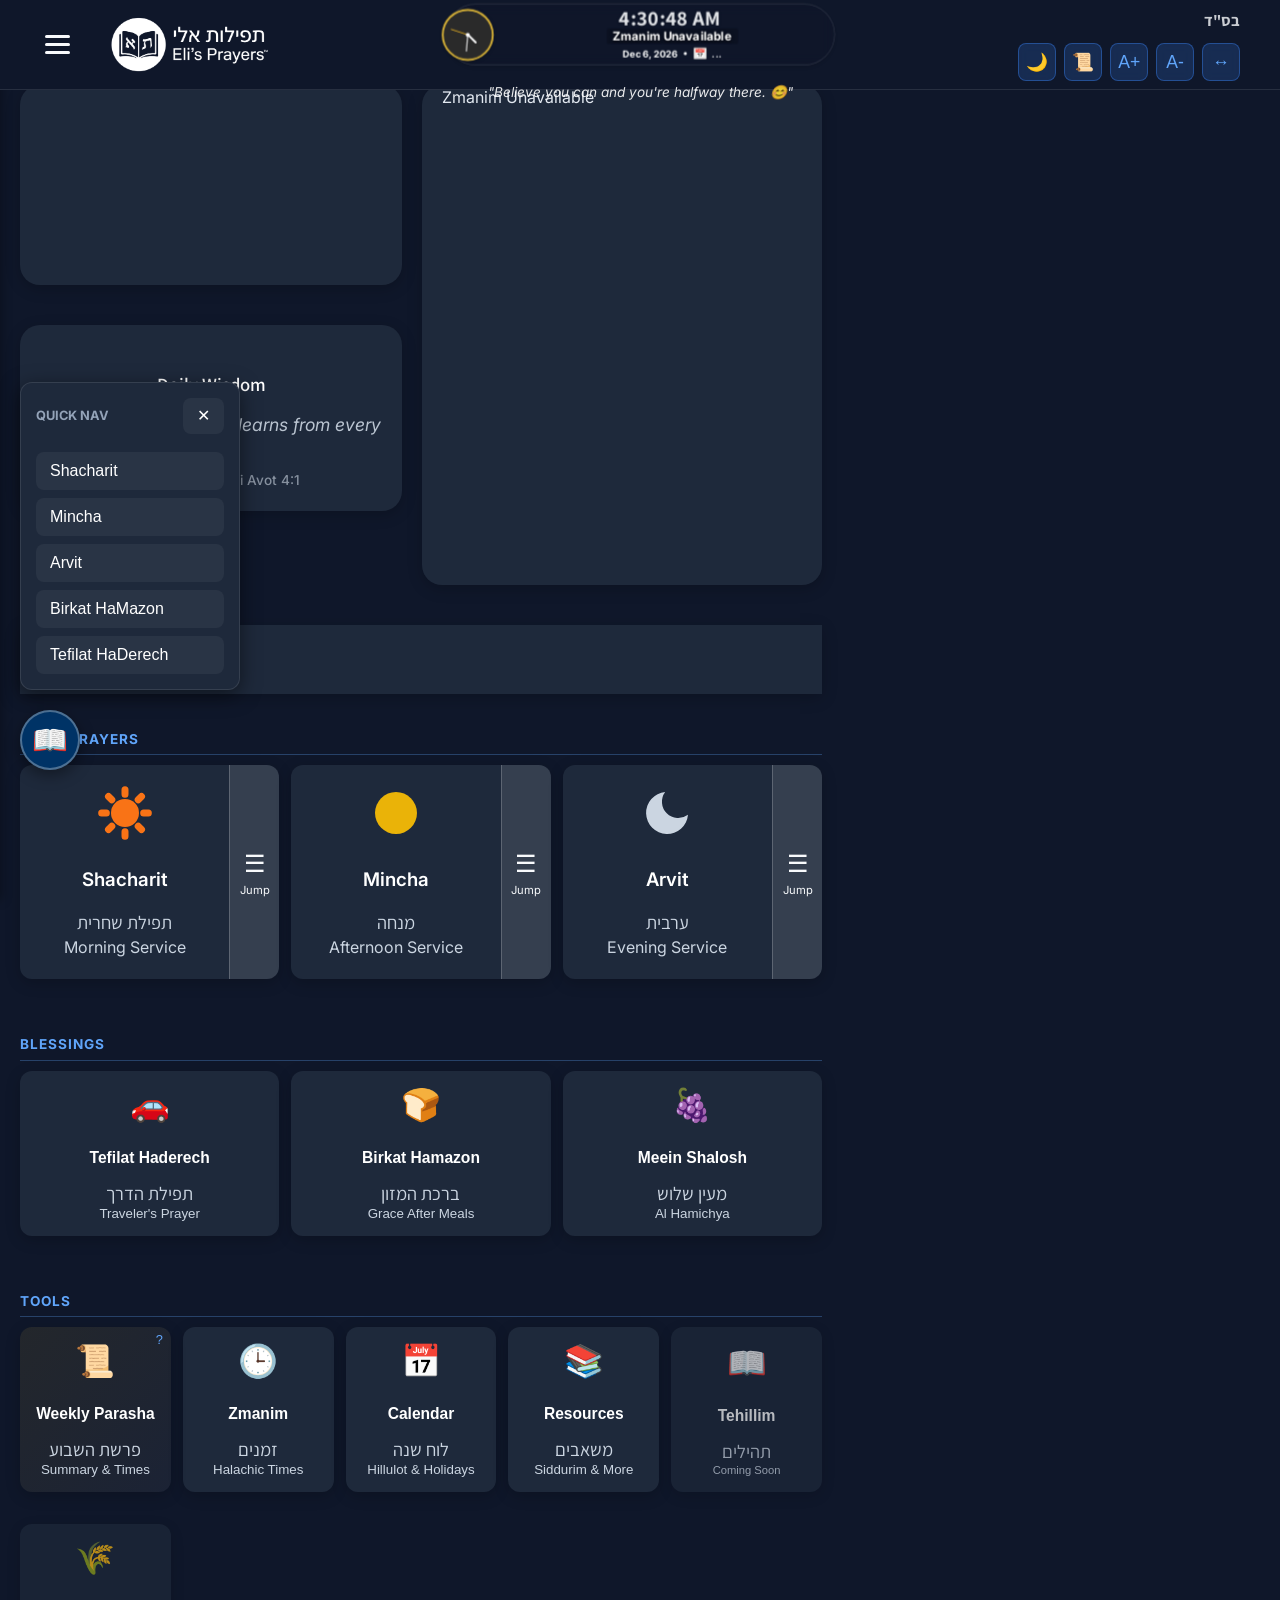
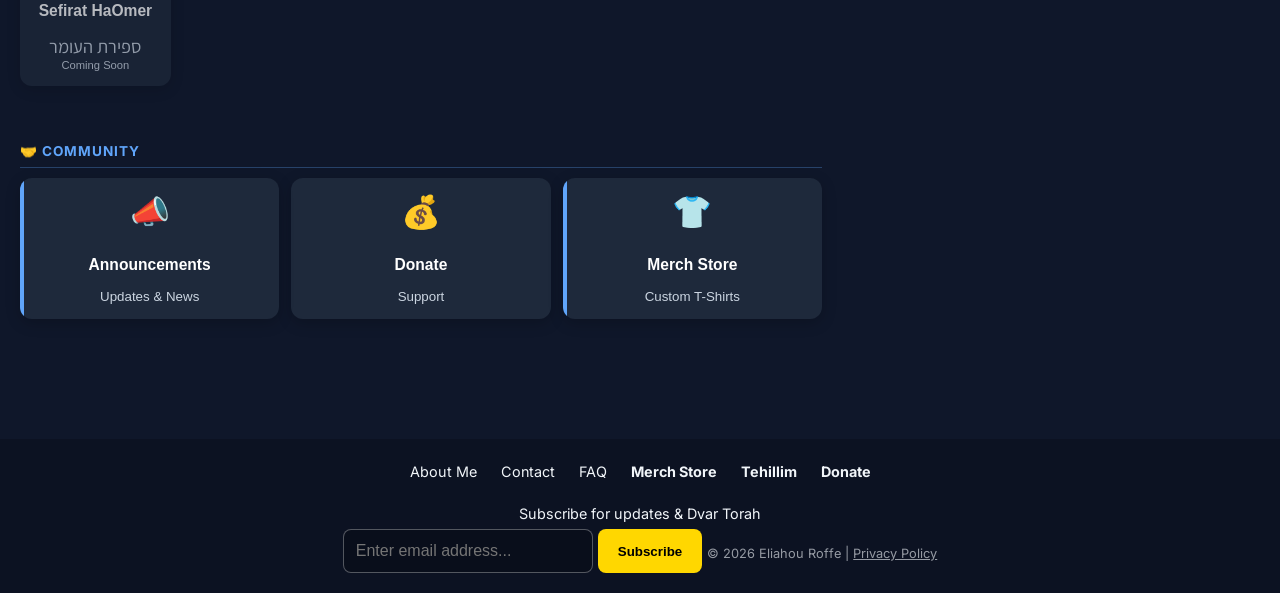
==== index.html @ 25db4041 "Add files via upload" ====
﻿<!DOCTYPE html>

<html lang="en">



<head>

    <meta charset="UTF-8">

    <meta name="viewport" content="width=device-width, initial-scale=1.0">

    <title>All in One Prayer App</title>

    <!-- Error Reporter -->

    <script>

        window.onerror = function (msg, url, line) {

            // Ignore cross-origin errors from weather widgets (Line 0)

            if (line === 0 || msg === 'Script error.') {

                return true; // Suppress the error

            }

            var div = document.createElement('div');

            div.style.cssText = 'position:fixed;top:0;left:0;right:0;background:red;color:white;z-index:99999;padding:10px;font-family:monospace;border-bottom:2px solid black;';

            div.innerText = '\u26A0\uFE0F ERROR: ' + msg + ' (Line ' + line + ')';

            document.body.appendChild(div);

        };

    </script>

    <link rel="stylesheet" href="css/styles_v2.css">

    <link rel="stylesheet" href="css/overhaul.css">

    <link rel="stylesheet" href="css/recovery.css">

    <link rel="stylesheet" href="css/restoration.css">

    <link rel="manifest" href="manifest.json">

    <script src="js/config.js"></script>

    <link
        href="https://fonts.googleapis.com/css2?family=Amiri:ital,wght@0,400;0,700;1,400&family=Assistant:wght@400;500;600;700&family=Inter:wght@400;500;600&family=Outfit:wght@300;400;500&display=swap"
        rel="stylesheet">

    <!-- Inline Critical CSS -->

    <style>
        /* Force visibility defaults - Dark Mode */

        body {

            background-color: #0f172a;

            color: #f8fafc;

        }



        .hidden {

            display: none !important;

        }
    </style>

    <!-- FORCE FIX OVERRIDES (Phase 23 - GAP FIX) -->
    <style>
        /* GAP FIX: Proper spacing for fixed header */
        #main-container,
        .content-area {
            margin-top: 95px !important;
            /* Just enough to clear the 90px header */
            padding-top: 0 !important;
            /* NO extra padding */
            padding-bottom: 80px !important;
        }

        .view,
        .home-container,
        .container {
            padding-top: 0 !important;
            /* NO extra padding inside views */
            margin-top: 0 !important;
        }

        header.navbar {
            height: 90px !important;
            /* Slightly increased header */
            display: flex !important;
            align-items: center !important;
            z-index: 9999 !important;
            overflow: visible !important;
            position: fixed !important;
            top: 0 !important;
            left: 0 !important;
            right: 0 !important;
        }

        /* CLOCK: Smaller scale to fit in header without overflow */
        .clock-wrapper {
            transform: scale(0.7) !important;
            transform-origin: center center !important;
            margin: 0 !important;
            padding: 8px 15px !important;
            max-width: 200px !important;
        }

        /* FONT SIZE: ONLY affects actual prayer text paragraphs - NOT titles, options, or instructions */
        #prayer-text .prayer-paragraph,
        #prayer-view .prayer-paragraph,
        #birkat-view .prayer-paragraph,
        #meein-view .prayer-paragraph,
        #haderech-view .prayer-paragraph,
        .prayer-content .prayer-paragraph {
            font-size: var(--prayer-font-size, 1.4rem) !important;
            line-height: 1.5 !important;
        }

        /* Optional prayers and instructions should ALSO scale with font size */
        .optional-prayer p,
        .optional-prayer .hebrew-text,
        .prayer-instruction p {
            font-size: var(--prayer-font-size, 1.4rem) !important;
        }

        /* Titles and headers: FIXED SIZE - do NOT scale */
        .prayer-main-title,
        .prayer-header,
        .prayer-subtitle,
        h2.prayer-main-title,
        h3.prayer-header,
        h4.prayer-subtitle {
            font-size: 1.1rem !important;
            /* Fixed size */
        }

        .bracha-start {
            font-weight: 800 !important;
            font-size: 1.1em !important;
        }

        /* BOOK ICON: Raised higher - 120px from bottom */
        #prayer-fab-container {
            bottom: 120px !important;
            left: 20px !important;
            z-index: 10000 !important;
        }

        /* PARCHMENT MODE: CSS gradient (no image dependency) */
        body.parchment-active #prayer-view .prayer-content-wrapper,
        body.parchment-active #birkat-view .glass-card,
        body.parchment-active #meein-view .glass-card,
        body.parchment-active #haderech-view .glass-card {
            background: linear-gradient(to bottom, #f4ead5 0%, #e8dcc0 50%, #f4ead5 100%) !important;
            background-color: #f4ead5 !important;
            border: 2px double #c4a775 !important;
        }

        body.parchment-active #prayer-text,
        body.parchment-active .prayer-paragraph {
            color: #3d2c1e !important;
        }

        /* Parchment mode should NOT change header, sidebar, home cards */
        body.parchment-active header.navbar,
        body.parchment-active .sidebar,
        body.parchment-active #home-view,
        body.parchment-active .grid-menu .card {
            background-image: none !important;
            background: inherit !important;
        }

        /* IN-PRAYER SECTION NAV BUTTON (floating) */
        #section-nav-fab {
            position: fixed;
            bottom: 140px;
            left: 25px;
            width: 50px;
            height: 50px;
            border-radius: 50%;
            background: var(--gold, #fbbf24);
            color: black;
            border: none;
            font-size: 1.5rem;
            cursor: pointer;
            z-index: 10001;
            box-shadow: 0 4px 15px rgba(0, 0, 0, 0.3);
            display: none;
            /* Hidden by default, shown in prayer view */
        }

        #section-nav-fab:hover {
            transform: scale(1.1);
        }

        /* Show in prayer views */
        #prayer-view:not(.hidden)~#section-nav-fab,
        body:has(#prayer-view:not(.hidden)) #section-nav-fab {
            display: flex !important;
            align-items: center;
            justify-content: center;
        }

        /* CARD SPLIT ACTION STYLES */
        .card.prayer-card {
            display: flex !important;
            flex-direction: row !important;
            align-items: stretch !important;
            padding: 0 !important;
            overflow: hidden;
        }

        .card-content {
            flex: 1;
            padding: 20px;
            cursor: pointer;
            display: flex;
            flex-direction: column;
            align-items: center;
            justify-content: center;
        }

        .card-action-side {
            width: 50px;
            background: rgba(255, 255, 255, 0.1);
            border-left: 1px solid rgba(255, 255, 255, 0.2);
            display: flex;
            flex-direction: column;
            align-items: center;
            justify-content: center;
            cursor: pointer;
            transition: background 0.2s;
        }

        .card-action-side:hover {
            background: var(--gold);
            color: black;
        }

        /* TOC Modal Styles */
        div#toc-modal {
            position: fixed;
            top: 0;
            left: 0;
            width: 100%;
            height: 100%;
            background: rgba(0, 0, 0, 0.85);
            z-index: 100000;
            display: flex;
            justify-content: center;
            align-items: center;
            backdrop-filter: blur(5px);
        }

        .modal-list {
            background: #1e293b;
            padding: 20px;
            border-radius: 12px;
            width: 300px;
            max-height: 80vh;
            overflow-y: auto;
            border: 2px solid var(--gold);
            display: flex;
            flex-direction: column;
            gap: 10px;
            box-shadow: 0 10px 40px rgba(0, 0, 0, 0.7);
        }

        .modal-list button {
            background: rgba(255, 255, 255, 0.1);
            border: 1px solid rgba(255, 255, 255, 0.2);
            color: white;
            padding: 12px;
            border-radius: 8px;
            text-align: center;
            cursor: pointer;
            font-size: 1.1rem;
            transition: all 0.2s;
        }

        .modal-list button:hover {
            background: var(--gold);
            color: black;
            transform: scale(1.02);
            font-weight: bold;
        }
    </style>

</head>



<body>

    <!-- Sidebar Overlay -->

    <div class="sidebar-overlay" id="sidebar-overlay" onclick="window.closeSidebar()"></div>



    <!-- Sidebar Menu -->
    <nav class="sidebar" id="sidebar">
        <h3 style="color: white; margin-bottom: 20px;">Menu</h3>
        <div class="sidebar-nav">
            <a href="#" onclick="window.goHome(); window.closeSidebar();">Home</a>
            <a href="#" onclick="window.setupView('shacharit'); window.closeSidebar();">Shacharit</a>
            <a href="#" onclick="window.setupView('mincha'); window.closeSidebar();">Mincha</a>
            <a href="#" onclick="window.setupView('arvit'); window.closeSidebar();">Arvit</a>
            <a href="#" onclick="window.setupView('birkat'); window.closeSidebar();">Birkat HaMazon</a>
            <a href="#" onclick="window.setupView('meein'); window.closeSidebar();">Al Hamichya</a>
            <a href="#" onclick="window.setupView('haderech'); window.closeSidebar();">Tefilat HaDerech</a>
            <a href="#" onclick="window.setupView('tehillim'); window.closeSidebar();">Tehillim</a>
            <a href="#" onclick="window.setupView('parasha'); window.closeSidebar();">Parasha</a>
        </div>
    </nav>



    <div id="app">

        <header class="navbar glass">

            <div class="header-left">

                <!-- Hamburger Menu Left of Logo -->
                <div class="hamburger-menu" onclick="window.toggleSidebar()">
                    <span></span>
                    <span></span>
                    <span></span>
                </div>

                <button id="back-btn" class="hidden" aria-label="Go Back" onclick="window.goHome()">
                    <svg xmlns="http://www.w3.org/2000/svg" width="32" height="32" viewBox="0 0 24 24" fill="none"
                        stroke="currentColor" stroke-width="3" stroke-linecap="round" stroke-linejoin="round">
                        <path d="m15 18-6-6 6-6" />
                    </svg>
                </button>

                <div class="logo-wrapper" onclick="window.goHome()">
                    <img id="app-logo" src="img/logo-dark.png" alt="Eli's Prayers"
                        style="height: 90px !important; width: auto !important; max-height: none !important;">
                </div>

            </div>

            <div class="header-center">

                <h1 id="page-title" class="hidden">Eli's Prayers</h1>

                <div class="clock-wrapper">

                    <div id="analog-clock" class="clock-face">
                        <div class="hand hour-hand"></div>
                        <div class="hand minute-hand"></div>
                        <div class="hand second-hand"></div>
                        <div class="center-dot"></div>
                    </div>

                    <div class="clock-text"
                        style="display: flex; flex-direction: column; align-items: flex-start; justify-content: center; line-height: 1.1;">
                        <div class="time-row" style="display: flex; align-items: baseline; gap: 8px;">
                            <span id="header-time" class="time-display"
                                style="font-family: 'Assistant', sans-serif; color: #fbbf24; font-weight: 700; letter-spacing: 0.5px; text-shadow: 0 2px 4px rgba(0,0,0,0.3);">--:--:--</span>
                            <span id="bdi-avad-inline"
                                style="font-size: 0.75rem; color: rgba(255,255,255,0.6); white-space: nowrap;"></span>
                        </div>
                        <div class="countdown-row"
                            style="display: flex; align-items: center; gap: 8px; font-size: 0.8rem; color: white;">
                            <span id="zman-countdown" style="font-weight: 500;">Loading...</span>
                        </div>
                        <div class="date-row"
                            style="font-size: 0.8rem; color: rgba(255,255,255,0.8); display: flex; gap: 8px;">
                            <span id="header-date">...</span>
                            <span>•</span>
                            <button id="calendar-btn-clock" onclick="window.setupView('calendar')"
                                title="View Calendar">📅</button>
                            <span id="header-hebrew-date" class="hebrew-text">...</span>
                        </div>
                    </div>

                </div>
                <!-- Quote Moved Under Clock -->
                <span id="daily-quote">"Shiviti Hashem Lenegdi Tamid"</span>

            </div>

            <div class="header-right-group">

                <span class="bsd-text">&#1489;&#1505;"&#1491;</span>

                <div class="header-controls">

                    <!-- Search Moved to Prayer Nav -->

                    <button id="theme-btn" onclick="window.toggleTheme()" aria-label="Toggle Theme"
                        title="Dark/Light Mode">&#127769;</button>

                    <button id="parchment-btn" onclick="window.togglePrayerBg()" aria-label="Toggle Prayer Background"
                        title="Prayer Background">&#128220;</button>

                    <button id="font-plus" onclick="window.adjustPrayerFont(0.1)" aria-label="Increase Prayer Font"
                        title="Larger Text">A+</button>

                    <button id="font-minus" onclick="window.adjustPrayerFont(-0.1)" aria-label="Decrease Prayer Font"
                        title="Smaller Text">A-</button>

                    <button id="align-btn" onclick="window.toggleAlign()" aria-label="Toggle Alignment"
                        title="Align Text">&#8596;</button>

                </div>

            </div>

        </header>



        <main id="main-container" class="content-area" style="margin-top: 85px !important; padding-top: 0 !important;">

            <!-- Home -->

            <section id="home-view" class="view active" style="padding-top: 0 !important; margin-top: 0 !important;">

                <div class="home-container" style="margin-top: 0 !important;">

                    <!-- Left Column: Menu -->

                    <div class="home-left">

                        <!-- Centered Welcome -->

                        <div class="welcome-banner text-center" style="margin-bottom: 10px;">

                            <h1 id="welcome-msg" style="font-size: 1.4rem; color: #60a5fa;">

                                Welcome to My All-in-One Prayer App</h1>

                            <p style="font-size: 0.85rem; opacity: 0.85; margin-top: 3px;">Your complete Edot HaMizrach

                                Siddur</p>

                        </div>



                        <!-- TOP WIDGET ROW: Weather + Wisdom | Zmanim -->

                        <div class="widget-row"
                            style="display: flex; justify-content: space-between; align-items: flex-start; gap: 20px; margin-bottom: 20px; flex-wrap: wrap;">


                            <!-- Left Side: Weather + Daily Wisdom -->
                            <div style="flex: 1; min-width: 350px; display: flex; flex-direction: column; gap: 20px;">

                                <!-- WEATHER WIDGET (Fouita) -->
                                <div class="weather-section glass-card"
                                    style="padding: 15px; border-radius: 20px; overflow: hidden; min-height: 200px;">
                                    <div data-key="Horizontal Weather" class="ft" id="ftuhkgl9ak"></div>
                                    <script src="https://wdg.fouita.com/widgets/0x3ab568.js"></script>
                                </div>

                                <!-- DAILY WISDOM CARD -->
                                <div class="glass-card"
                                    style="padding: 20px; border-radius: 20px; text-align: center; border: 1px solid rgba(255,255,255,0.1);">
                                    <h3
                                        style="margin-bottom: 10px; color: #fbbf24; font-family: Assistant, sans-serif;">
                                        Daily Wisdom</h3>
                                    <p style="font-style: italic; opacity: 0.9; font-size: 1.1rem; line-height: 1.4;">
                                        "Who is wise? One who learns from every man."</p>
                                    <p style="font-size: 0.85rem; margin-top: 8px; opacity: 0.6; font-weight: 500;">-
                                        Ben Zoma, Pirkei Avot 4:1</p>
                                </div>

                            </div>

                            <!-- ZMANIM WIDGET (Internal Custom Style) -->
                            <div id="home-zmanim-container" class="glass-card"
                                style="flex: 1; min-width: 350px; max-width: 400px; padding: 20px; border-radius: 20px; overflow: hidden; min-height: 500px; max-height: 500px; display: block;">
                                <div id="zmanim-card-content">
                                    <div style="text-align: center; margin-top: 50px;">Loading Times...</div>
                                </div>
                            </div>

                        </div>



                        <!-- SEARCH BAR -->
                        <div class="search-bar-container glass-card" onclick="window.toggleSearch()"
                            style="margin-bottom: 25px; display: flex; align-items: center; padding: 12px 20px; cursor: pointer; transition: transform 0.2s;">
                            <span style="font-size: 1.2rem; margin-right: 12px;">&#128269;</span>
                            <span style="color: rgba(255,255,255,0.6); font-size: 1rem;">Search prayers...</span>
                        </div>

                        <h3 class="section-header">DAILY PRAYERS</h3>

                        <div class="grid-menu">

                            <!-- Shacharit Split Card -->
                            <div class="card glass-card prayer-card">
                                <div class="card-content" onclick="window.setupView('shacharit')">
                                    <svg class="prayer-icon" width="56" height="56" viewBox="0 0 24 24" fill="#F97316">
                                        <circle cx="12" cy="12" r="6" />
                                        <path stroke="#F97316" stroke-width="3" stroke-linecap="round"
                                            d="M12 2V4 M12 20V22 M4 12H2 M22 12H20 M19.07 4.93L17.66 6.34 M6.34 17.66L4.93 19.07 M4.93 4.93L6.34 6.34 M17.66 17.66L19.07 19.07" />
                                    </svg>
                                    <h3>Shacharit</h3>
                                    <p class="hebrew-text" style="direction: rtl;">תפילת שחרית</p>
                                    <p>Morning Service</p>
                                </div>
                                <div class="card-action-side" onclick="window.openSectionModal('shacharit', event)">
                                    <span style="font-size: 1.5rem;">☰</span>
                                    <span style="font-size:0.7rem;">Jump</span>
                                </div>
                            </div>

                            <!-- Mincha Split Card -->
                            <div class="card glass-card prayer-card">
                                <div class="card-content" onclick="window.setupView('mincha')">
                                    <svg class="prayer-icon" width="56" height="56" viewBox="0 0 24 24">
                                        <circle cx="12" cy="12" r="9" fill="#EAB308" />
                                    </svg>
                                    <h3>Mincha</h3>
                                    <p class="hebrew-text" style="direction: rtl;">מנחה</p>
                                    <p>Afternoon Service</p>
                                </div>
                                <div class="card-action-side" onclick="window.openSectionModal('mincha', event)">
                                    <span style="font-size: 1.5rem;">☰</span>
                                    <span style="font-size:0.7rem;">Jump</span>
                                </div>
                            </div>

                            <!-- Arvit Split Card -->
                            <div class="card glass-card prayer-card">
                                <div class="card-content" onclick="window.setupView('arvit')">
                                    <svg class="prayer-icon" width="56" height="56" viewBox="0 0 24 24">
                                        <path d="M21 12.79A9 9 0 1 1 11.21 3 7 7 0 0 0 21 12.79z" fill="#CBD5E1" />
                                    </svg>
                                    <h3>Arvit</h3>
                                    <p class="hebrew-text" style="direction: rtl;">ערבית</p>
                                    <p>Evening Service</p>
                                </div>
                                <div class="card-action-side" onclick="window.openSectionModal('arvit', event)">
                                    <span style="font-size: 1.5rem;">☰</span>
                                    <span style="font-size:0.7rem;">Jump</span>
                                </div>
                            </div>

                        </div>



                        <!-- BLESSINGS SECTION -->

                        <h3 class="section-header">BLESSINGS</h3>

                        <div class="grid-menu">

                            <button class="card glass-card" onclick="window.setupView('haderech')">

                                <span class="icon">&#128663;</span>

                                <h3>Tefilat Haderech</h3>
                                <p class="hebrew-text" style="direction: rtl;">&#1514;&#1508;&#1497;&#1500;&#1514;
                                    &#1492;&#1491;&#1512;&#1498;</p>
                                <p>Traveler's Prayer</p>

                            </button>

                            <button class="card glass-card" onclick="window.setupView('birkat')">

                                <span class="icon">&#127838;</span>

                                <h3>Birkat Hamazon</h3>
                                <p class="hebrew-text" style="direction: rtl;">&#1489;&#1512;&#1499;&#1514;
                                    &#1492;&#1502;&#1494;&#1493;&#1503;</p>
                                <p>Grace After Meals</p>

                            </button>

                            <button class="card glass-card" onclick="window.setupView('meein-view')">

                                <span class="icon">&#127815;</span>

                                <h3>Meein Shalosh</h3>
                                <p class="hebrew-text" style="direction: rtl;">&#1502;&#1506;&#1497;&#1503;
                                    &#1513;&#1500;&#1493;&#1513;</p>
                                <p>Al Hamichya</p>

                            </button>

                        </div>



                        <!-- TOOLS SECTION -->

                        <h3 class="section-header">TOOLS</h3>

                        <div class="grid-menu">

                            <button class="card glass-card featured-gold" onclick="window.setupView('parasha')">

                                <span class="icon">&#128220;</span>

                                <h3>Weekly Parasha</h3>
                                <p class="hebrew-text" style="direction: rtl;">&#1508;&#1512;&#1513;&#1514;
                                    &#1492;&#1513;&#1489;&#1493;&#1506;</p>
                                <p>Summary & Times</p>

                            </button>

                            <button class="card glass-card" onclick="window.setupView('zmanim')">

                                <span class="icon">&#128338;</span>

                                <h3>Zmanim</h3>
                                <p class="hebrew-text" style="direction: rtl;">&#1494;&#1502;&#1504;&#1497;&#1501;</p>
                                <p>Halachic Times</p>

                            </button>

                            <button class="card glass-card" onclick="window.setupView('calendar')"> <span
                                    class="icon">&#128197;</span>

                                <h3>Calendar</h3>
                                <p class="hebrew-text" style="direction: rtl;">&#1500;&#1493;&#1495;
                                    &#1513;&#1504;&#1492;</p>
                                <p>Hillulot & Holidays</p>

                            </button>

                            <button class="card glass-card" onclick="window.setupView('resources')"> <span
                                    class="icon">&#128218;</span>

                                <h3>Resources</h3>
                                <p class="hebrew-text" style="direction: rtl;">
                                    &#1502;&#1513;&#1488;&#1489;&#1497;&#1501;</p>
                                <p>Siddurim & More</p>

                            </button>

                            <button class="card glass-card" onclick="window.setupView('tehillim')"
                                style="opacity: 0.7;">

                                <span class="icon">&#128214;</span>

                                <h3>Tehillim</h3>
                                <p class="hebrew-text" style="direction: rtl;">
                                    &#1514;&#1492;&#1497;&#1500;&#1497;&#1501;</p>
                                <p style="font-size: 0.7rem;">Coming Soon</p>

                            </button>

                            <button class="card glass-card" onclick="window.setupView('omer')" style="opacity: 0.7;">

                                <span class="icon">&#127806;</span>

                                <h3>Sefirat HaOmer</h3>
                                <p class="hebrew-text" style="direction: rtl;">&#1505;&#1508;&#1497;&#1512;&#1514;
                                    &#1492;&#1506;&#1493;&#1502;&#1512;</p>
                                <p style="font-size: 0.7rem;">Coming Soon</p>

                            </button>

                        </div>



                        <!-- COMMUNITY SECTION -->

                        <h3 class="section-header">&#129309; Community</h3>

                        <div class="grid-menu">

                            <button class="card glass-card featured" onclick="window.setupView('announcements')"> <span
                                    class="icon">&#128227;</span>

                                <h3>Announcements</h3>

                                <p>Updates & News</p>

                            </button>

                            <button class="card glass-card" onclick="window.setupView('donate')"> <span
                                    class="icon">&#128176;</span>

                                <h3>Donate</h3>

                                <p>Support</p>

                            </button>

                            <button class="card glass-card featured" onclick="window.setupView('store')"> <span
                                    class="icon">&#128085;</span>

                                <h3>Merch Store</h3>

                                <p>Custom T-Shirts</p>

                            </button>

                        </div>

                    </div>

                </div>

    </div>

    </section>



    <!-- Prayer View -->

    <section id="prayer-view" class="view hidden" style="padding-top: 0 !important; margin-top: 0 !important;">

        <div class="prayer-content-wrapper glass-card">

            <div id="prayer-text" class="hebrew-text" dir="rtl"></div>

        </div>

        <!-- Back to Top Button -->

        <button id="back-to-top" class="hidden" onclick="window.scrollToTop()" aria-label="Back to Top">

            <svg width="24" height="24" viewBox="0 0 24 24" fill="none" stroke="currentColor" stroke-width="2">
                <path d="m18 15-6-6-6 6" />
            </svg>

        </button>

    </section>



    <!-- Parasha View -->

    <section id="parasha-view" class="view hidden">

        <div class="glass-card">

            <h2 id="parasha-title">Weekly Parasha</h2>

            <p class="subtitle" id="parasha-date">Date</p>



            <div class="parasha-content-grid">

                <div class="parasha-section">

                    <h3>Summary</h3>

                    <div id="parasha-summary">Loading...</div>

                </div>
                <div class="parasha-section">

                    <h3>Shabbat Times</h3>

                    <div id="parasha-times">Loading...</div>

                </div>

            </div>



            <div class="parasha-extras">

                <h3>For the Kids</h3>

                <div id="parasha-kids">Loading...</div>

            </div>



            <div class="parasha-resources">

                <h3>Printable Resources</h3>

                <div id="parasha-links">Loading...</div>

            </div>

        </div>

    </section>



    <!-- Zmanim View (Full) -->

    <section id="zmanim-view" class="view hidden">

        <div class="glass-card full-width-card">

            <h2>Halachic Times</h2>

            <!-- Same script but for full view -->

            <div id="zmanim-embed-full">

                <script type="text/javascript" charset="UTF-8" language="javascript"
                    src="https://www.myzmanim.com/widget.aspx?lang=en&mode=Standard&fsize=15&fcolor=003BBE&hcolor=EBF1FF&bcolor=C0C0C0&suf=t&key=lJNz9WDL7h2dNUB%2fUTF6cdiQ1rpfxj71%2fQlzQQxVostY%2fI5pBxQhOEtjLIUGatLPs6mjg2DqDqcjHG9bTX5UhBQughsoPvleGIP7YCZkVRILNwZ3J14u8%2bIqNmoY4DU%2f"></script>

            </div>

        </div>

    </section>



    <!-- Other Views -->

    <section id="calendar-view" class="view hidden">

        <div class="glass-card">

            <h2>Tzadikim Hillulot</h2>

            <p class="subtitle">Commemorating our Sages</p>

            <div id="calendar-content" class="rabbis-grid">

                <!-- JS renders here -->

            </div>

        </div>

    </section>



    <!-- Tefilat Haderech View -->

    <section id="haderech-view" class="view hidden">

        <div class="glass-card" style="padding: 15px;">

            <h2>&#1514;&#1508;&#1497;&#1500;&#1514; &#1492;&#1491;&#1512;&#1498;</h2>

            <p class="subtitle">Tefilat Haderech - Traveler's Prayer</p>



            <!-- Instructions Box -->

            <div class="optional-prayer" style="margin: 15px 0 20px 0; text-align: left; direction: ltr;">

                <span class="instruction" style="font-weight: 600;">When to say Tefilat HaDerech:</span>

                <p style="font-size: 0.9rem; margin-top: 8px;">Anyone making a journey of at least 72 minutes should

                    recite the following prayer preferably while standing, after leaving the city.</p>

            </div>



            <div id="haderech-text" class="hebrew-text" dir="rtl" style="font-size: 1.4rem; line-height: 2;">

                <!-- Introduction -->
                <p style="font-weight: 600; margin-bottom: 15px;">היוצא לדרך, לאחר שיצא מהעיר אומר תפלה זו:</p>

                <!-- Main Bracha -->
                <h3 class="prayer-header">הברכה</h3>

                <p><span class="bracha-start">יְהִי</span> רָצוֹן מִלְפָנֶיךָ יי אֱלֹהֵינוּ וֵאלֹהֵי אֲבוֹתֵינוּ,</p>

                <p>שֶׁתּוֹלִיכֵנוּ לְשָׁלוֹם וְתַצְעִידֵנוּ לְשָׁלוֹם וְתַדְרִיכֵנוּ לְשָׁלוֹם, (וְתִסְמְכֵנוּ
                    לְשָׁלוֹם),</p>

                <p>וְתַגִּיעֵנוּ לִמְחוֹז חֶפְצֵנוּ לְחַיִּים וּלְשִׂמְחָה וּלְשָׁלוֹם.</p>

                <div class="optional-prayer">
                    <span class="instruction">אם דעתו לחזור מיד אומר:</span>
                    <p>(וְתַחְזִירֵנוּ לְשָׁלוֹם)</p>
                </div>

                <p>וְתַצִּילֵנוּ מִכַּף כָּל אוֹיֵב וְאוֹרֵב וְלִסְטִים וְחַיּוֹת רָעוֹת בַּדֶּרֶךְ,</p>

                <p>וּמִכָּל מִינֵי פֻּרְעָנֻיּוֹת הַמִּתְרַגְּשׁוֹת לָבוֹא לָעוֹלָם,</p>

                <p>וְתִתְּנֵנוּ לְחֵן וּלְחֶסֶד וּלְרַחֲמִים בְּעֵינֶיךָ וּבְעֵינֵי כָל רֹאֵינוּ,</p>

                <p>כִּי אל שׁוֹמֵעַ תְּפִלָּה וְתַחֲנוּן אַתָּה.</p>

                <p><span class="bracha-start">בָּרוּךְ</span> אַתָּה (לפי נוסח ספרד יי) שׁוֹמֵעַ תְּפִלָּה:</p>

                <div class="prayer-section-break"></div>

                <!-- Additional Verses -->
                <h3 class="prayer-header">פסוקים נוספים</h3>

                <p>כִּי מַלְאָכָיו יְצַוֶּה לָךְ לִשְׁמָרְךָ בְּכָל דְּרָכֶיךָ:</p>

                <p>יי יִשְׁמָר צֵאתְךָ וּבוֹאֶךָ מֵעַתָּה וְעַד עוֹלָם:</p>

                <p>וְיַעֲקֹב הָלַךְ לְדַרְכּוֹ וַיִּפְגְּעוּ בוֹ מַלְאֲכֵי אֱלֹהִים.</p>

                <p>וַיֹּאמֶר יַעֲקֹב כַּאֲשֶׁר רָאָם:</p>

                <p>מַחֲנֵה אֱלֹהִים זֶה, וַיִּקְרָא שֵׁם הַמָּקוֹם הַהוּא מַחֲנָיִם.</p>

                <div class="prayer-section-break"></div>

                <!-- Birkat Kohanim -->
                <h3 class="prayer-header">ברכת כהנים</h3>

                <p>יְבָרֶכְךָ יי וְיִשְׁמְרֶךָ:</p>

                <p>יָאֵר יי פָּנָיו אֵלֶיךָ וִיחֻנֶּךָּ:</p>

                <p>יִשָּׂא יי פָּנָיו אֵלֶיךָ וְיָשֵׂם לְךָ שָׁלוֹם.</p>

            </div>

        </div>

    </section>



    <!-- Birkat Hamazon View -->


    <section id="birkat-view" class="view hidden">
        <div class="glass-card" style="padding: 15px;">
            <div id="birkat-text" class="hebrew-text" dir="rtl" style="font-size: 1.3rem; line-height: 2;">
                <!-- Birkat Hamazon - Correct Hebrew Text -->
                <!-- Introduction -->
                <h3 class="prayer-header">ברכת המזון</h3>
                <p style="font-weight: 600;">נוסח עדות המזרח</p>
                <p>יטול מים אחרונים, ויאמר:</p>

                <!-- Tehillim 67 -->
                <h4 class="prayer-subheader">תהילים מזמור ס"ז</h4>
                <p>לַמְנַצֵּח בִּנְגִינֹת מִזְמוֹר שִׁיר: אֱלֹהִים יְחָנֵּנוּ וִיבָרְכֵנוּ יָאֵר פָּנָיו אִתָּנוּ סֶלָה:
                    לָדַעַת
                    בָּאָרֶץ דַּרְכֶּךָ בְּכָל גּוֹיִם יְשׁוּעָתֶךָ: יוֹדוּךָ עַמִּים אֱלֹהִים יוֹדוּךָ עַמִּים כֻּלָּם:
                    יִשְׂמְחוּ
                    וִירַנְּנוּ לְאֻמִּים כִּי תִשְׁפֹּט עַמִּים מִישׁוֹר וּלְאֻמִּים בָּאָרֶץ תַּנְחֵם סֶלָה: יוֹדוּךָ
                    עַמִּים אֱלֹהִים
                    יוֹדוּךָ עַמִּים כֻּלָּם: אֶרֶץ נָתְנָה יְבוּלָהּ יְבָרְכֵנוּ אֱלֹהִים אֱלֹהֵינוּ: יְבָרְכֵנוּ
                    אֱלֹהִים וְיִירְאוּ
                    אֹתוֹ כָּל אַפְסֵי אָרֶץ:</p>

                <!-- Zimun -->
                <div class="optional-prayer">
                    <h4 class="prayer-subheader">זימון לפני ברכת המזון</h4>
                    <p class="instruction">כאשר משתתפים לפחות 3 גברים (או לחילופין 3 נשים)</p>
                    <p class="instruction">*כאשר משתתפים 10 אנשים בזימון, מוסיפים "אלוהינו" במהלך הזימון</p>

                    <p>אֲבָרְכָה אֶת יְהֹוָה בְּכָל עֵת תָּמִיד תְּהִלָּתוֹ בְּפִי: סוֹף דָּבָר הַכֹּל נִשְׁמָע אֶת
                        הָאֱלֹהִים יְרָא
                        וְאֶת מִצְוֹתָיו שְׁמֹר כִּי זֶה כָּל הָאָדָם: תְּהִלַּת יְהֹוָה יְדַבֵּר פִּי וִיבָרֵךְ כָּל
                        בָּשָׂר שֵׁם
                        קָדְשׁוֹ לְעוֹלָם וָעֶד: וַאֲנַחְנוּ נְבָרֵךְ יָה מֵעַתָּה וְעַד עוֹלָם הַלְלוּיָהּ: וַיְדַבֵּר
                        אֵלַי זֶה
                        הַשֻּׁלְחָן אֲשֶׁר לִפְנֵי יְהֹוָה:</p>

                    <p><strong>אומר המזמן:</strong> הַב לָן וְנִבְרִיךְ לְמַלְכָּא עִלָּאָה קַדִּישָׁא</p>
                    <p><strong>והמסובים עונים:</strong> שָּׁמַיִם</p>
                    <p><strong>ואומר המזמן:</strong> בִּרְשׁוּת מַלְכָּא עִלָּאָה קַדִּישָׁא (בסוכות: וּבִרְשׁוּת
                        שִׁבְעָה
                        אוּשְׁפִּיזִין עִלָּאִין קַדִּישִׁין) וברשותכם נְבָרֵךְ (בעשרה ויותר: אלהינו) שֶׁאָכַלְנוּ
                        מִשֶּׁלּוֹ.</p>
                    <p><strong>והמסובים עונים:</strong> בָּרוּךְ (בעשרה ויותר: אלהינו) שֶׁאָכַלְנוּ מִשֶּׁלּוֹ
                        וּבְטוּבוֹ חָיִינוּ.</p>
                    <p><strong>חוזר המזמן:</strong> בָּרוּךְ (בעשרה ויותר: אלהינו) שֶׁאָכַלְנוּ מִשֶּׁלּוֹ וּבְטוּבוֹ
                        חָיִינוּ.</p>
                </div>

                <div class="prayer-section-break"></div>

                <!-- Bracha 1 - Hazan -->
                <h3 id="bracha1" class="prayer-header">ברכה ראשונה - הזן</h3>
                <p><span class="bracha-start">בָּרוּךְ</span> אַתָּה יְהֹוָה, אֱלֹהֵינוּ מֶלֶךְ הָעוֹלָם, הָאֵל הַזָּן
                    אוֹתָנוּ וְאֶת
                    הָעוֹלָם כֻּלּוֹ בְּטוּבוֹ בְּחֵן בְּחֶסֶד בְּרֵיוַח וּבְרַחֲמִים רַבִּים. נֹתֵן לֶחֶם לְכָל
                    בָּשָׂר. כִּי לְעוֹלָם
                    חַסְדּוֹ: וּבְטוּבוֹ הַגָּדוֹל תָּמִיד לֹא חָסַר לָנוּ וְאַל יֶחְסַר לָנוּ מָזוֹן תָּמִיד לְעוֹלָם
                    וָעֶד. כִּי הוּא
                    אֵל זָן וּמְפַרְנֵס לַכֹּל וְשֻׁלְחָנוֹ עָרוּךְ לַכֹּל וְהִתְקִין מִחְיָה וּמָזוֹן לְכָל
                    בְּרִיּוֹתָיו אֲשֶׁר בָּרָא
                    בְרַחֲמָיו וּבְרוֹב חֲסָדָיו כָּאָמוּר. פּוֹתֵחַ אֶת יָדֶךָ וּמַשְׂבִּיעַ לְכָל חַי רָצוֹן: <span
                        class="bracha-start">בָּרוּךְ</span> אַתָּה יְהֹוָה, הַזָּן אֶת הַכֹּל:</p>

                <div class="prayer-section-break"></div>

                <!-- Bracha 2 - Nodeh -->
                <h3 id="bracha2" class="prayer-header">ברכה שניה - נודה</h3>
                <p><span class="bracha-start">נוֹדֶה</span> לְךָ יְהֹוָה אֱלֹהֵינוּ עַל שֶׁהִנְחַלְתָּ לַאֲבוֹתֵינוּ
                    אֶרֶץ חֶמְדָּה
                    טוֹבָה וּרְחָבָה בְּרִית וְתוֹרָה חַיִּים וּמָזוֹן. עַל שֶׁהוֹצֵאתָנוּ מֵאֶרֶץ מִצְרַיִם
                    וּפְדִיתָנוּ מִבֵּית
                    עֲבָדִים. וְעַל בְּרִיתְךָ שֶׁחָתַמְתָּ בִּבְשָׂרֵנוּ. וְעַל תּוֹרָתְךָ שֶׁלִּמַּדְתָּנוּ. וְעַל
                    חֻקֵּי רְצוֹנָךְ
                    שֶׁהוֹדַעְתָּנוּ. וְעַל חַיִּים וּמָזוֹן שֶׁאַתָּה זָן וּמְפַרְנֵס אוֹתָנוּ:</p>

                <!-- Al Hanissim -->
                <div class="optional-prayer">
                    <h4 class="prayer-subheader">בחנוכה ופורים אומרים על הניסים:</h4>
                    <p>וְעַל הַנִּסִּים וְעַל הַפֻּרְקָן. וְעַל הַגְּבוּרות. וְעַל הַתְּשׁוּעות וְעַל הַנִּפְלָאות וְעַל
                        הַנֶּחָמות
                        שֶׁעָשִׂיתָ לַאֲבותֵינוּ בַּיָּמִים הָהֵם בַּזְּמַן הַזֶּה:</p>

                    <p><strong>בחנוכה:</strong> בִּימֵי מַתִּתְיָה בֶן יוחָנָן כּהֵן גָּדול חַשְׁמונָאי וּבָנָיו
                        כְּשֶׁעָמְדָה מַלְכוּת
                        יָוָן הָרְשָׁעָה עַל עַמְּךָ יִשְׂרָאֵל לְשַׁכְּחָם תּורָתָךְ וּלְהַעֲבִירָם מֵחֻקֵּי רְצונָךְ.
                        וְאַתָּה
                        בְרַחֲמֶיךָ הָרַבִּים עָמַדְתָּ לָהֶם בְּעֵת צָרָתָם. רַבְתָּ אֶת רִיבָם. דַּנְתָּ אֶת דִּינָם.
                        נָקַמְתָּ אֶת
                        נִקְמָתָם. מָסַרְתָּ גִּבּורִים בְּיַד חַלָּשִׁים. וְרַבִּים בְּיַד מְעַטִּים. וּרְשָׁעִים
                        בְּיַד צַדִּיקִים.
                        וּטְמֵאִים בְּיַד טְהורִים. וְזֵדִים בְּיַד עוסְקֵי תורָתֶךָ. לְךָ עָשִׂיתָ שֵׁם גָּדול וְקָדושׁ
                        בְּעולָמָךְ.
                        וּלְעַמְּךָ יִשְׂרָאֵל עָשִׂיתָ תְּשׁוּעָה גְדולָה וּפֻרְקָן כְּהַיּום הַזֶּה. וְאַחַר כָּךְ
                        בָּאוּ בָנֶיךָ
                        לִדְבִיר בֵּיתֶכָה וּפִנּוּ אֶת הֵיכָלֶכָה. וְטִהֲרוּ אֶת מִקְדָּשֶׁכָה. וְהִדְלִיקוּ נֵרות
                        בְּחַצְרות קָדְשֶׁכָה.
                        וְקָבְעוּ שְׁמונַת יְמֵי חֲנֻכָּה אֵלּוּ בְּהַלֵּל וּבְהודָאָה. וְעָשִׂיתָ עִמָּהֶם נִסִּים
                        וְנִפְלָאות וְנודֶה
                        לְשִׁמְךָ הַגָּדול סֶלָה:</p>

                    <p><strong>בפורים:</strong> בִּימֵי מָרְדְּכַי וְאֶסְתֵּר בְּשׁוּשַׁן הַבִּירָה. כְּשֶׁעָמַד
                        עֲלֵיהֶם הָמָן
                        הָרָשָׁע. בִּקֵּשׁ לְהַשְׁמִיד לַהֲרוג וּלְאַבֵּד אֶת כָּל הַיְּהוּדִים מִנַּעַר וְעַד זָקֵן טַף
                        וְנָשִׁים
                        בְּיום אֶחָד בִּשְׁלשָׁה עָשָׂר לְחדֶשׁ שְׁנֵים עָשָׂר הוּא חדֶשׁ אֲדָר וּשְׁלָלָם לָבוז.
                        וְאַתָּה בְרַחֲמֶיךָ
                        הָרַבִּים הֵפַרְתָּ אֶת עֲצָתו. וְקִלְקַלְתָּ אֶת מַחֲשַׁבְתּו. וַהֲשֵׁבותָ לּו גְּמוּלו
                        בְּראשׁו. וְתָלוּ אותו
                        וְאֶת בָּנָיו עַל הָעֵץ. וְעָשִׂיתָ עִמָּהֶם נֵס וָפֶלֶא וְנודֶה לְשִׁמְךָ הַגָּדול סֶלָה:</p>
                </div>

                <p>וְעַל הַכֹּל יְהֹוָה אֱלֹהֵינוּ אֲנַחְנוּ מוֹדִים לָךְ וּמְבָרְכִים אֶת שְׁמָךְ כָּאָמוּר וְאָכַלְתָּ
                    וְשָׂבָעְתָּ.
                    וּבֵרַכְתָּ אֶת יְהֹוָה אֱלֹהֶיךָ עַל הָאָרֶץ הַטּוֹבָה אֲשֶׁר נָתַן לָךְ: <span
                        class="bracha-start">בָּרוּךְ</span> אַתָּה יְהֹוָה, עַל הָאָרֶץ וְעַל הַמָּזוֹן:</p>

                <div class="prayer-section-break"></div>

                <!-- Bracha 3 - Rachem -->
                <h3 id="bracha3" class="prayer-header">ברכה שלישית - רחם</h3>
                <p><span class="bracha-start">רַחֵם</span> יְהֹוָה אֱלֹהֵינוּ עָלֵינוּ וְעַל יִשְׂרָאֵל עַמָּךְ. וְעַל
                    יְרוּשָׁלַיִם
                    עִירָךְ. וְעַל הַר צִיּוֹן מִשְׁכַּן כְּבוֹדָךְ. וְעַל הֵיכָלָךְ. וְעַל מְעוֹנָךְ. וְעַל דְּבִירָךְ.
                    וְעַל הַבַּיִת
                    הַגָּדוֹל וְהַקָּדוֹשׁ שֶׁנִּקְרָא שִׁמְךָ עָלָיו. אָבִינוּ רְעֵנוּ זוּנֵנוּ. פַּרְנְסֵנוּ.
                    כַּלְכְּלֵנוּ.
                    הַרְוִיחֵנוּ, הַרְוַח לָנוּ מְהֵרָה מִכָּל צָרוֹתֵינוּ. וְנָא אַל תַּצְרִיכֵנוּ יְהֹוָה אֱלֹהֵינוּ
                    לִידֵי מַתְּנוֹת
                    בָּשָׂר וָדָם. וְלֹא לִידֵי הַלְוָאָתָם. אֶלָּא לְיָדְךָ הַמְּלֵאָה וְהָרְחָבָה. הָעֲשִׁירָה
                    וְהַפְּתוּחָה. יְהִי
                    רָצוֹן שֶׁלֹּא נֵבוֹשׁ בָּעוֹלָם הַזֶּה. וְלֹא נִכָּלֵם לְעוֹלָם הַבָּא. וּמַלְכוּת בֵּית דָּוִד
                    מְשִׁיחָךְ
                    תַּחֲזִירֶנָּה לִמְקוֹמָהּ בִּמְהֵרָה בְיָמֵינוּ:</p>

                <!-- Yaaleh Veyavo -->
                <div class="optional-prayer">
                    <h4 class="prayer-subheader">בראש חודש ובחול המועד אומרים "יעלה ויבוא":</h4>
                    <p>אֱלהֵינוּ וֵאלהֵי אֲבותֵינוּ יַעֲלֶה וְיָבא וְיַגִּיעַ וְיֵרָאֶה וְיֵרָצֶה וְיִשָּׁמַע וְיִפָּקֵד
                        וְיִזָּכֵר
                        זִכְרונֵנוּ וְזִכְרון אֲבותֵינוּ. זִכְרון יְרוּשָׁלַיִם עִירָךְ. וְזִכְרון מָשִׁיחַ בֶּן דָּוִד
                        עַבְדָּךְ.
                        וְזִכְרון כָּל עַמְּךָ בֵּית יִשְׂרָאֵל לְפָנֶיךָ לִפְלֵיטָה לְטובָה. לְחֵן לְחֶסֶד
                        וּלְרַחֲמִים. לְחַיִּים
                        טובִים וּלְשָׁלום. בְּיום:</p>
                    <p>בראש חודש - רֹאשׁ חֹדֶשׁ הַזֶּה:</p>
                    <p>בחול המועד פסח - חַג הַמַּצּות הַזֶּה. בְּיום מִקְרָא קֹדֶשׁ הַזֶּה:</p>
                    <p>בחול המועד סוכות - חַג הַסֻּכּות הַזֶּה. בְּיום מִקְרָא קֹדֶשׁ הַזֶּה:</p>
                    <p>לְרַחֵם בּו עָלֵינוּ וּלְהושִׁיעֵנוּ. זָכְרֵנוּ ה' אֱלהֵינוּ בּו לְטובָה. וּפָקְדֵנוּ בו
                        לִבְרָכָה. וְהושִׁיעֵנוּ
                        בו לְחַיִּים טובִים. בִּדְבַר יְשׁוּעָה וְרַחֲמִים. חוּס וְחָנֵּנוּ וַחֲמול וְרַחֵם עָלֵינוּ.
                        וְהושִׁיעֵנוּ כִּי
                        אֵלֶיךָ עֵינֵינוּ. כִּי אֵל מֶלֶךְ חַנּוּן וְרַחוּם אָתָּה:</p>
                </div>

                <p>וְתִבְנֶה יְרוּשָׁלַיִם עִירָךְ בִּמְהֵרָה בְיָמֵינוּ: <span class="bracha-start">בָּרוּךְ</span>
                    אַתָּה יְהֹוָה,
                    בּוֹנֵה יְרוּשָׁלָיִם (ואומר בלחש – אָמֵן):</p>

                <div class="prayer-section-break"></div>

                <!-- Bracha 4 - Hatov Vehameitiv -->
                <h3 id="bracha4" class="prayer-header">ברכה רביעית - הטוב והמטיב</h3>
                <p><span class="bracha-start">בָּרוּךְ</span> אַתָּה יְהֹוָה אֱלֹהֵינוּ מֶלֶךְ הָעוֹלָם. לָעַד הָאֵל
                    אָבִינוּ מַלְכֵּנוּ
                    אַדִּירֵנוּ. בּוֹרְאֵנוּ. גּוֹאֲלֵנוּ. קְדוֹשֵׁנוּ. קְדוֹשׁ יַעֲקֹב. רוֹעֵנוּ רוֹעֵה יִשְׂרָאֵל.
                    הַמֶּלֶךְ הַטּוֹב
                    וְהַמֵּטִיב לַכֹּל. שֶׁבְּכָל יוֹם וָיוֹם הוּא הֵטִיב לָנוּ. הוּא מֵטִיב לָנוּ. הוּא יֵיטִיב לָנוּ.
                    הוּא גְמָלָנוּ.
                    הוּא גוֹמְלֵנוּ. הוּא יִגְמְלֵנוּ לָעַד חֵן וָחֶסֶד וְרַחֲמִים וְרֵיוַח וְהַצָּלָה וְכָל טוֹב:</p>

                <div class="prayer-section-break"></div>

                <!-- Harachaman -->
                <h3 id="harachaman" class="prayer-header">הרחמן</h3>
                <p>הָרַחֲמָן הוּא יִשְׁתַּבַּח עַל כִּסֵּא כְבוֹדוֹ:</p>
                <p>הָרַחֲמָן הוּא יִשְׁתַּבַּח בַּשָּׁמַיִם וּבָאָרֶץ:</p>
                <p>הָרַחֲמָן הוּא יִשְׁתַּבַּח בָּנוּ לְדוֹר דּוֹרִים:</p>
                <p>הָרַחֲמָן הוּא קֶרֶן לְעַמּוֹ יָרִים:</p>
                <p>הָרַחֲמָן הוּא יִתְפָּאַר בָּנוּ לָנֶצַח נְצָחִים:</p>
                <p>הָרַחֲמָן הוּא יְפַרְנְסֵנוּ בְּכָבוֹד וְלֹא בְבִזּוּי בְּהֶתֵּר וְלֹא בְאִסּוּר בְּנַחַת וְלֹא
                    בְצַעַר:</p>
                <p>הָרַחֲמָן הוּא יִתֵּן שָׁלוֹם בֵּינֵינוּ:</p>
                <p>הָרַחֲמָן הוּא יִשְׁלַח בְּרָכָה רְוָחָה וְהַצְלָחָה בְּכָל מַעֲשֵׂה יָדֵינוּ:</p>
                <p>הָרַחֲמָן הוּא יַצְלִיחַ אֶת דְּרָכֵינוּ:</p>
                <p>הָרַחֲמָן הוּא יִשְׁבּוֹר עוֹל גָּלוּת מְהֵרָה מֵעַל צַוָּארֵנוּ:</p>
                <p>הָרַחֲמָן הוּא יוֹלִיכֵנוּ מְהֵרָה קוֹמְמִיּוּת לְאַרְצֵנוּ:</p>
                <p>הָרַחֲמָן הוּא יִרְפָּאֵנוּ רְפוּאָה שְׁלֵמָה רְפוּאַת הַנֶּפֶשׁ וּרְפוּאַת הַגּוּף:</p>
                <p>הָרַחֲמָן הוּא יִפְתַּח לָנוּ אֶת יָדוֹ הָרְחָבָה:</p>
                <p>הָרַחֲמָן הוּא יְבָרֵךְ כָּל אֶחָד וְאֶחָד מִמֶּנּוּ בִּשְׁמוֹ הַגָּדוֹל כְּמוֹ שֶׁנִּתְבָּרְכוּ
                    אֲבוֹתֵינוּ
                    אַבְרָהָם יִצְחָק וְיַעֲקֹב בַּכֹּל מִכֹּל כֹּל. כֵּן יְבָרֵךְ אוֹתָנוּ יַחַד בְּרָכָה שְׁלֵמָה.
                    וְכֵן יְהִי רָצוֹן
                    וְנֹאמַר אָמֵן:</p>
                <p>הָרַחֲמָן הוּא יִפְרוֹשׂ עָלֵינוּ סֻכַּת שְׁלוֹמוֹ:</p>

                <!-- Holiday Additions -->
                <div class="optional-prayer">
                    <p><strong>בראש חודש מוסיפים:</strong> הָרַחֲמָן הוּא יְחַדֵּשׁ עָלֵינוּ אֶת הַחֹדֶשׁ הַזֶּה
                        לְטוֹבָה וְלִבְרָכָה:
                    </p>
                    <p><strong>בימי חג הסוכות מוסיפים:</strong> הָרַחֲמָן הוּא יְזַכֵּנוּ לֵישֵׁב בְּסֻכַּת עוֹרוֹ שֶׁל
                        לִוְיָתָן:
                        הָרַחֲמָן הוּא יַשְׁפִּיעַ עָלֵינוּ שֶׁפַע קְדֻשָּׁה וְטָהֳרָה מִשִּׁבְעָה אוּשְׁפִּיזִין
                        עִלָּאִין קַדִּישִׁין.
                        זְכוּתָם תְּהֵא מָגֵן וְצִנָּה עָלֵינוּ:</p>
                    <p><strong>במועדים וחגים מוסיפים:</strong> הָרַחֲמָן הוּא יַגִּיעֵנוּ לְמוֹעֲדִים אֲחֵרִים הַבָּאִים
                        לִקְרָאתֵנוּ
                        לְשָׁלוֹם:</p>
                </div>

                <p>הָרַחֲמָן הוּא יִטַּע תּוֹרָתוֹ וְאַהֲבָתוֹ בְּלִבֵּנוּ וְתִהְיֶה יִרְאָתוֹ עַל פָּנֵינוּ לְבִלְתִּי
                    נֶחֱטָא.
                    וְיִהְיוּ כָל מַעֲשֵׂינוּ לְשֵׁם שָׁמָיִם:</p>

                <!-- Guest Blessing -->
                <div class="optional-prayer">
                    <h4 class="prayer-subheader">ברכת האורח:</h4>
                    <p>הָרַחֲמָן הוּא יְבָרֵךְ אֶת הַשֻּׁלְחָן הַזֶּה שֶׁאָכַלְנוּ עָלָיו וִיסַדֵּר בּוֹ כָּל מַעֲדַנֵּי
                        עוֹלָם
                        וְיִהְיֶה כְּשֻׁלְחָנוֹ שֶׁל אַבְרָהָם אָבִינוּ (עָלָיו הַשָּׁלוֹם), כָּל רָעֵב מִמֶּנּוּ יאכַל,
                        וְכָל צָמֵא
                        מִמֶּנּוּ יִשְׁתֶּה. וְאַל יֶחְסַר מִמֶּנּוּ כָּל טוּב לָעַד וּלְעוֹלְמֵי עוֹלָמִים: הָרַחֲמָן
                        הוּא יְבָרֵךְ אֶת
                        בַּעַל הַבַּיִת הַזֶּה וּבַעַל הַסְּעֻדָּה הַזּאת. הוּא וּבָנָיו וְאִשְׁתּוֹ וְכָל אֲשֶׁר לוֹ.
                        בְּבָנִים
                        שֶׁיִּחְיוּ. וּבִנְכָסִים שֶׁיִּרְבּוּ. בָּרֵךְ יי חֵילוֹ וּפעַל יָדָיו תִּרְצֶה. וְיִהְיוּ
                        נְכָסָיו
                        וּנְכָסֵינוּ מֻצְלָחִים וּקְרוֹבִים לָעִיר. וְאַל יִזְדַּקֵּק לְפָנָיו וְלֹא לְפָנֵינוּ שׁוּם
                        דְּבַר חֵטְא
                        וְהִרְהוּר עָוֹן. שָׂשׂ וְשָׂמֵחַ כָּל הַיָּמִים בְּעשֶׁר וְכָבוֹד מֵעַתָּה וְעַד עוֹלָם. לֹא
                        יֵבוֹשׁ בָּעוֹלָם
                        הַזֶּה וְלֹא יִכָּלֵם לָעוֹלָם הַבָּא. אָמֵן כֵּן יְהִי רָצוֹן:</p>
                </div>

                <!-- Wedding Blessing -->
                <div class="optional-prayer">
                    <h4 class="prayer-subheader">בסעודת חתן:</h4>
                    <p>הָרַחֲמָן הוּא יְבָרֵךְ אֶת הֶחָתָן וְהַכַּלָּה, בְּבָנִים זְכָרִים שֶׁל קַיָּמָא, לַעֲבוֹדָתוֹ
                        יִתְבָּרַךְ.
                        הָרַחֲמָן הוּא יְבָרֵךְ אֶת כָּל הַמְּסֻבִּין בַּשֻּׁלְחָן הַזֶּה, וְיִתֵּן לָנוּ הַקָּדוֹשׁ
                        בָּרוּךְ הוּא, כָּל
                        מִשְׁאֲלוֹת לִבֵּנוּ לְטוֹבָה.</p>
                </div>

                <!-- Brit Milah Blessing -->
                <div class="optional-prayer">
                    <h4 class="prayer-subheader">בסעודת מילה:</h4>
                    <p>הָרַחֲמָן הוּא יְבָרֵךְ אֶת בַּעַל הַבַּיִת הַזֶּה, אֲבִי הַבֵּן, הוּא וְאִשְׁתּוֹ הַיּוֹלֶדֶת,
                        מֵעַתָּה וְעַד
                        עוֹלָם. הָרַחֲמָן הוּא יְבָרֵךְ אֶת הַיֶּלֶד הַנּוֹלָד, וּכְשֵׁם שֶׁזִּכָּהוּ הַקָּדוֹשׁ
                        בָּרוּךְ הוּא לְמִילָה,
                        כָּךְ יְזַכֵּהוּ לְהִכָּנֵס לַתּוֹרָה וּלְחֻפָּה וּלְמִצְוֹת וּלְמַעֲשִׂים טוֹבִים, וְכֵן יְהִי
                        רָצוֹן וְנֹאמַר
                        אָמֵן. הָרַחֲמָן הוּא יְבָרֵךְ אֶת מַעֲלַת הַסַּנְדָּק וְהַמּוֹהֵל וּשְׁאָר הַמִּשְׁתַּדְּלִים
                        בַּמִּצְוָה, הֵם
                        וְכָל אֲשֶׁר לָהֶם.</p>
                </div>

                <div class="prayer-section-break"></div>

                <!-- Conclusion -->
                <p>הָרַחֲמָן הוּא יְחַיֵּינוּ וִיזַכֵּנוּ וִיקָרְבֵנוּ לִימוֹת הַמָּשִׁיחַ וּלְבִנְיַן בֵּית
                    הַמִּקְדָּשׁ וּלְחַיֵּי
                    הָעוֹלָם הַבָּא.</p>

                <p>מַגְדִּיל (שמתפללים מוסף, וכן במוצאי שבת אומרים: מִגְדּוֹל) יְשׁוּעוֹת מַלְכּוֹ. וְעֹשֶׂה חֶסֶד
                    לִמְשִׁיחוֹ לְדָוִד
                    וּלְזַרְעוֹ עַד עוֹלָם:</p>

                <p>כְּפִירִים רָשׁוּ וְרָעֵבוּ. וְדֹרְשֵׁי יְהֹוָה לֹא יַחְסְרוּ כָל טוֹב:</p>

                <p>נַעַר הָיִיתִי גַּם זָקַנְתִּי וְלֹא רָאִיתִי צַדִּיק נֶעֱזָב. וְזַרְעוֹ מְבַקֶּשׁ לָחֶם:</p>

                <p>כָּל הַיּוֹם חוֹנֵן וּמַלְוֶה. וְזַרְעוֹ לִבְרָכָה:</p>

                <p>מַה שֶׁאָכַלְנוּ יִהְיֶה לְשָׂבְעָה. וּמַה שֶׁשָּׁתִינוּ יִהְיֶה לִרְפוּאָה. וּמַה שֶׁהוֹתַרְנוּ
                    יִהְיֶה לִבְרָכָה
                    כְּדִכְתִיב וַיִּתֵּן לִפְנֵיהֶם וַיֹּאכְלוּ וַיּוֹתִירוּ כִּדְבַר יְהֹוָה:</p>

                <p>בְּרוּכִים אַתֶּם לַיהֹוָה. עוֹשֵׂה שָׁמַיִם וָאָרֶץ:</p>

                <p>בָּרוּךְ הַגֶּבֶר אֲשֶׁר יִבְטַח בַּיהֹוָה. וְהָיָה יְהֹוָה מִבְטָחוֹ:</p>

                <p>יְהֹוָה עֹז לְעַמּוֹ יִתֵּן. יְהֹוָה יְבָרֵךְ אֶת עַמּוֹ בַשָּׁלוֹם:</p>

                <p>עוֹשֶׂה שָׁלוֹם בִּמְרוֹמָיו הוּא בְרַחֲמָיו יַעֲשֶׂה שָׁלוֹם עָלֵינוּ וְעַל כָּל עַמּוֹ יִשְׂרָאֵל
                    וְאִמְרוּ אָמֵן:
                </p>
            </div>
        </div>
    </section>

    <!-- Meein Shalosh View (Renamed ID) -->
    <section id="meein-view" class="view hidden">
        <div class="glass-card" style="padding: 15px;">
            <div id="mein-shalosh-text" class="hebrew-text" dir="rtl" style="font-size: 1.3rem; line-height: 2;">
                <!-- Mein Shalosh (Al Hamichya) - Correct Hebrew Text -->

                <h3 class="prayer-header">מעין שלוש</h3>

                <p><span class="bracha-start">בָּרוּךְ</span> אַתָּה יְהֹוָה אֱלֹהֵינוּ מֶלֶךְ הָעוֹלָם</p>

                <div class="optional-prayer">
                    <p><strong>על מזונות:</strong></p>
                    <p>עַל הַמִחְיָה וְעַל הַכַּלְכָּלָה:</p>

                    <p><strong>על היין:</strong></p>
                    <p>עַל הַגֶּפֶן וְעַל פְּרִי הַגֶּפֶן:</p>

                    <p><strong>על פירות משבעת המינים:</strong></p>
                    <p>עַל הָעֵץ וְעַל פְּרִי הָעֵץ:</p>

                    <p><strong>על מזונות ויין ביחד:</strong></p>
                    <p>עַל הַמִּחְיָה וְעַל הַכַּלְכָּלָה וְעַל הַגֶּפֶן וְעַל פְּרִי הַגֶּפֶן:</p>
                </div>

                <p>וְעַל תְּנוּבַת הַשָּׂדֶה, וְעַל ארֶץ חֶמְדָּה טוֹבָה וּרְחָבָה, שֶׁרָציתָ וְהִנְחלְתָּ לַאֲבוֹתינוּ,
                    לֶאֱכֹל
                    מִפִּרְיָהּ וְלִשְׂבֹּעַ מִטּוּבָהּ.</p>

                <p>רַחֵם יְהֹוָה אֱלֹהינוּ עָלינוּ וְעַל יִשְׂרָאֵל עַמָּךְ, וְעַל יְרוּשָׁלַיִם עִירָךְ, וְעַל הַר
                    צִיּוֹן מִשְׁכַּן
                    כְּבוֹדָךְ, וְעַל מִזְבָּחָךְ וְעַל הֵיכָלָךְ.</p>

                <p>וּבְנֵה יְרוּשָׁלַיִם עִיר הַקֹּדֶשׁ בִּמְהֵרָה בְיָמֵינוּ, וְהַעֲלֵנוּ לְתוֹכָהּ, וְשַׂמְּחֵנוּ
                    בְּבִנְיָנָהּ,
                    וּנְבָרְכָךְ עָליהָ בִּקְדֻשָּׁה וּבְטָהֳרָה:</p>

                <!-- Holiday Additions -->
                <div class="optional-prayer">
                    <p><strong>בראש חודש:</strong> וְזָכְרֵנוּ לְטוֹבָה בְּיוֹם רֹאשׁ הַחֹדֶשׁ הַזֶּה:</p>
                    <p><strong>בחול המועד פסח:</strong> וְשַׂמְּחֵנוּ בְּיוֹם חַג הַמַּצּוֹת הַזֶּה, בְּיוֹם מִקְרָא
                        קֹדֶשׁ הַזֶּה.</p>
                    <p><strong>בחול המועד סוכות:</strong> וְשַׂמְּחֵנוּ בְּיוֹם הַסֻּכּוֹת הַזֶּה, בְּיוֹם מִקְרָא
                        קֹדֶשׁ הַזֶּה.</p>
                </div>

                <p>כִּי אַתָּה יְהֹוָה טוֹב וּמֵטִיב לַכֹּל וְנוֹדֶה לְךָ עַל הָאָרֶץ</p>

                <!-- Endings by Type -->
                <div class="optional-prayer">
                    <h4 class="prayer-subheader">על מזונות:</h4>
                    <p>וְעַל הַמִחְיָה:</p>
                    <p><span class="bracha-start">בָּרוּךְ</span> אַתָּה יְהֹוָה עַל הָאָרֶץ וְעַל הַמִחְיָה:</p>
                </div>

                <div class="optional-prayer">
                    <h4 class="prayer-subheader">על היין:</h4>
                    <p>וְעַל פְּרִי הַגֶּפֶן:</p>
                    <p><span class="bracha-start">בָּרוּךְ</span> אַתָּה יְהֹוָה עַל הָאָרֶץ וְעַל פְּרִי הַגֶּפֶן:</p>
                    <p>(בא"י וְעַל פְּרִי גַפְנָהּ):</p>
                </div>

                <div class="optional-prayer">
                    <h4 class="prayer-subheader">על הפירות:</h4>
                    <p>וְעַל הַפֵּרוֹת:</p>
                    <p><span class="bracha-start">בָּרוּךְ</span> אַתָּה יְהֹוָה עַל הָאָרֶץ וְעַל הַפֵּרוֹת:</p>
                    <p>(בא"י וְעַל פֵּרוֹתֶיהָ):</p>
                </div>

                <div class="optional-prayer">
                    <h4 class="prayer-subheader">על מזונות ויין ביחד:</h4>
                    <p>וְעַל הַמִּחְיָה וְעַל פְּרִי הַגֶּפֶן:</p>
                    <p><span class="bracha-start">בָּרוּךְ</span> אַתָּה יְהֹוָה עַל הָאָרֶץ וְעַל הַמִחְיָה וְעַל
                        פְּרִי הַגֶּפֶן:</p>
                    <p>(בא"י וְעַל פְּרִי גַפְנָהּ):</p>
                </div>
            </div>
        </div>
    </section>


    <!-- Announcements View -->

    <section id="announcements-view" class="view hidden">

        <div class="glass-card">

            <h2>&#128227; Announcements</h2>

            <p class="subtitle">Updates & Community News</p>




            <details style="margin-bottom: 15px;">

                <summary style="cursor:pointer; font-weight:bold;">How can I support the app?</summary>

                <p style="margin-top:5px;">If you enjoy using the app, please consider supporting on <a
                        href="https://buymeacoffee.com/elir" target="_blank" class="accent-link">Buy Me a Coffee</a>!
                </p>

                <p style="margin-top:8px;"><strong>&#127873; Special Offer:</strong> Subscribe on Buy Me a Coffee and
                    get

                    a

                    <strong>FREE customized Eli's Prayers T-shirt</strong> and more merch!

                </p>

                <p style="margin-top:8px;">You can also visit our <a href="https://elit-express.square.site"
                        target="_blank" class="accent-link">Merch Store</a> for T-shirts and more.</p>

            </details>

            <details style="margin-bottom: 15px;">

                <summary style="cursor:pointer; font-weight:bold;">Want to request a feature?</summary>

                <p style="margin-top:5px;">Have an idea? Found a bug? Please visit our <a href="#"
                        onclick="window.setupView('contact'); return false;" class="accent-link">Contact page</a>

                    and let us know! Your feedback helps make the app better for everyone.</p>

            </details>

            <details>

                <summary style="cursor:pointer; font-weight:bold;">Why did you create this app?</summary>

                <p style="margin-top:5px;">I created this app to make prayer accessible to everyone. I took time off

                    school to build something that helps our community connect with Hashem. If you want more

                    features faster, your support really helps! &#128591; </p>

            </details>

        </div>

    </section>

    <!-- Donate View (Restored) -->
    <section id="donate-view" class="view hidden">
        <div class="glass-card" style="text-align: center; padding: 30px; max-width: 600px; margin: 20px auto;">
            <h2>&#128176; Support the App</h2>
            <p style="margin: 15px 0;">Your support helps me keep this app free, add new features (like Tehillim!), and
                serve the community.</p>
            <a href="https://buymeacoffee.com/elir" target="_blank"
                style="display: inline-block; padding: 15px 30px; background: #FFDD00; color: black; font-weight: bold; text-decoration: none; border-radius: 50px; font-size: 1.2rem; margin-top: 10px;">
                &#9749; Buy Me a Coffee
            </a>
            <p style="margin-top: 25px; opacity: 0.8;">You get a FREE T-Shirt when you subscribe!</p>
            <button onclick="window.setupView('store')"
                style="background: rgba(255,255,255,0.1); border: 1px solid white; color: white; padding: 10px 20px; border-radius: 8px; margin-top: 15px; cursor: pointer;">Visit
                Merch Store</button>
        </div>
    </section>

    <!-- Store View (Restored) -->
    <section id="store-view" class="view hidden">
        <div class="glass-card" style="text-align: center; padding: 20px;">
            <h2>&#128085; Merch Store</h2>
            <p>Get official Eli's Prayers gear!</p>
            <p style="margin: 20px 0;">Visit our store at:</p>
            <a href="https://elit-express.square.site" target="_blank" class="accent-link"
                style="font-size: 1.2rem;">elit-express.square.site</a>
            <br><br>
            <button onclick="window.goHome()"
                style="padding: 10px 20px; background: rgba(255,255,255,0.2); border: none; border-radius: 8px; color: white; cursor: pointer;">Back
                Home</button>
        </div>
    </section>

    <!-- Contact View (Restored) -->
    <section id="contact-view" class="view hidden">
        <div class="glass-card" style="padding: 20px; max-width: 600px; margin: 20px auto;">
            <h2>&#128231; Contact Us</h2>
            <p>We'd love to hear from you!</p>
            <form onsubmit="alert('Thank you! We will get back to you soon.'); return false;"
                style="display: flex; flex-direction: column; gap: 15px; margin-top: 20px;">
                <input type="text" placeholder="Your Name" required
                    style="padding: 10px; border-radius: 8px; border: 1px solid rgba(255,255,255,0.3); background: rgba(0,0,0,0.2); color: white;">
                <input type="email" placeholder="Your Email" required
                    style="padding: 10px; border-radius: 8px; border: 1px solid rgba(255,255,255,0.3); background: rgba(0,0,0,0.2); color: white;">
                <textarea placeholder="Your Message" rows="5" required
                    style="padding: 10px; border-radius: 8px; border: 1px solid rgba(255,255,255,0.3); background: rgba(0,0,0,0.2); color: white;"></textarea>
                <button type="submit"
                    style="padding: 12px; background: #FFD700; color: black; font-weight: bold; border: none; border-radius: 8px; cursor: pointer;">Send
                    Message</button>
            </form>
            <button onclick="window.goHome()"
                style="margin-top: 20px; padding: 10px 20px; background: rgba(255,255,255,0.1); border: 1px solid white; border-radius: 8px; color: white; cursor: pointer;">Back
                Home</button>
        </div>
    </section>

    </main>



    <footer class="app-footer glass">

        <div class="footer-links">

            <a href="#" onclick="window.setupView('about'); return false;">About Me</a>

            <a href="#" onclick="window.setupView('contact'); return false;">Contact</a>

            <a href="#" onclick="window.setupView('faq'); return false;">FAQ</a>

            <a href="https://elit-express.square.site" target="_blank" class="accent-link">Merch Store</a>

            <a href="#" onclick="alert('Coming Soon! Tehillim feature is under construction.'); return false;"
                class="accent-link">Tehillim</a>
            <a href="#" onclick="window.setupView('donate'); return false;" class="accent-link">Donate</a>

        </div>



        <!-- Newsletter -->

        <div class="newsletter-section" style="margin-top: 20px; text-align: center;">

            <p style="font-size: 0.9rem; margin-bottom: 5px;">Subscribe for updates & Dvar Torah</p>

            <form onsubmit="return window.handleSubscribe(event)" style="display: inline-flex; gap: 5px;">

                <input type="email" placeholder="Enter email address..."
                    style="padding: 12px; border-radius: 8px; border: 1px solid rgba(255,255,255,0.3); background: rgba(0,0,0,0.2); color: white; width: 250px; font-size: 1rem;">
                <button type="submit"
                    style="padding: 12px 20px; background: #FFD700; color: #000; font-weight: bold; border: none; border-radius: 8px; cursor: pointer;">Subscribe</button>




                <p style="margin-top: 15px; font-size: 0.8rem; opacity: 0.6;">&copy; 2026 Eliahou Roffe | <a
                        href="privacy.html" style="color: inherit; text-decoration: underline;">Privacy Policy</a></p>

    </footer>

    </div>



    <!-- Scripts -->




    <script src="js/data.js"></script>

    <script src="js/calendar_data.js"></script>

    <script src="js/weather.js"></script>

    <script src="js/zmanim.js"></script>

    <script src="js/app.js"></script>

    <!-- SEARCH MODAL -->
    <div id="search-modal" class="hidden">
        <div class="search-content glass-card">
            <div class="search-header">
                <h3>Search Prayers</h3>
                <button onclick="window.toggleSearch()" class="close-search">&times;</button>
            </div>
            <input type="text" id="search-input" placeholder="Type to search (e.g., Mincha, Travel, Omer)..." autofocus>
            <div id="search-results" class="search-results-grid">
                <!-- Results injected here -->
            </div>
        </div>
    </div>

    <!-- FLOATING PRAYER MENU (FAB) -->
    <div id="prayer-fab-container">
        <!-- Main Button -->
        <button id="prayer-fab-main" type="button" onclick="event.stopPropagation(); window.toggleFabMenu()">📖</button>

        <!-- Menu (Pop-up) -->
        <div id="prayer-fab-menu" class="hidden">
            <div style="display: flex; justify-content: space-between; align-items: center; margin-bottom: 10px;">
                <span style="color: #94a3b8; font-size: 0.8rem; text-transform: uppercase; font-weight: bold;">Quick
                    Nav</span>
                <button class="fab-close-btn" type="button"
                    onclick="event.stopPropagation(); window.toggleFabMenu()">✕</button>
            </div>

            <!-- Added type="button" and stopPropagation to prevent weird form submits -->
            <button type="button"
                onclick="event.stopPropagation(); window.setupView('shacharit'); window.toggleFabMenu()">Shacharit</button>
            <button type="button"
                onclick="event.stopPropagation(); window.setupView('mincha'); window.toggleFabMenu()">Mincha</button>
            <button type="button"
                onclick="event.stopPropagation(); window.setupView('arvit'); window.toggleFabMenu()">Arvit</button>
            <button type="button"
                onclick="event.stopPropagation(); window.setupView('birkat'); window.toggleFabMenu()">Birkat
                HaMazon</button>
            <button type="button"
                onclick="event.stopPropagation(); window.setupView('haderech'); window.toggleFabMenu()">Tefilat
                HaDerech</button>
        </div>
    </div>

    <!-- IN-PRAYER SECTION NAVIGATION FAB -->
    <button id="section-nav-fab" type="button" onclick="window.openCurrentPrayerSections()" title="Jump to Section"
        style="position:fixed; bottom:150px; left:25px; width:45px; height:45px; border-radius:50%; background:#fbbf24; color:black; border:none; font-size:1.2rem; font-weight:bold; cursor:pointer; z-index:10001; box-shadow:0 4px 15px rgba(0,0,0,0.3); display:none; align-items:center; justify-content:center;">≡</button>

    <!-- Thank You View (Subscribe Success) -->
    <section id="thank-you-view" class="view hidden">
        <div class="glass-card" style="text-align: center; padding: 40px; margin-top: 50px;">
            <div style="font-size: 4rem; margin-bottom: 10px;">🎉</div>
            <h2>Thank You for Subscribing!</h2>
            <p style="font-size: 1.2rem; margin: 20px 0;">You are now part of the Eli's Prayers community.</p>
            <p style="opacity: 0.8;">We'll keep you updated with new features and Torah insights.</p>
            <button onclick="window.goHome()"
                style="margin-top: 30px; padding: 12px 25px; background: var(--gold); border: none; border-radius: 25px; font-weight: bold; cursor: pointer; color: black;">Back
                Home</button>
        </div>
    </section>

    <!-- Placeholder Views to prevent Empty Page/Floating Footer -->
    <section id="faq-view" class="view hidden">
        <div class="glass-card" style="padding: 30px;">
            <h2>❓ Frequently Asked Questions</h2>
            <div style="margin-top: 20px;">
                <h3>When will Tehillim be added?</h3>
                <p>We are working on it! Expect it in the next update.</p>
                <br>
                <h3>How do I change the text size?</h3>
                <p>Use the A+ / A- buttons in the top header.</p>
            </div>
            <button onclick="window.goHome()"
                style="margin-top: 30px; padding: 10px 20px; border: 1px solid white; background: rgba(255,255,255,0.1); color: white; border-radius: 8px; cursor: pointer;">Back
                Home</button>
        </div>
    </section>

    <section id="resources-view" class="view hidden">
        <div class="glass-card" style="padding: 30px;">
            <h2>📚 Resources</h2>
            <p>Helpful links and downloads coming soon.</p>
            <button onclick="window.goHome()"
                style="margin-top: 30px; padding: 10px 20px; border: 1px solid white; background: rgba(255,255,255,0.1); color: white; border-radius: 8px; cursor: pointer;">Back
                Home</button>
        </div>
    </section>

    <!-- =====================================================
     NUCLEAR CSS OVERRIDE - LOADED LAST = HIGHEST PRIORITY
     ===================================================== -->
    <style>
        /* ===== GAP FIX ===== */
        header.navbar {
            height: 90px !important;
            position: fixed !important;
            top: 0 !important;
            left: 0 !important;
            right: 0 !important;
            z-index: 9999 !important;
        }

        #main-container,
        main.content-area,
        .content-area {
            margin-top: 95px !important;
            padding-top: 0 !important;
        }

        .view,
        .home-container,
        .container,
        section.view,
        #home-view,
        #prayer-view,
        #birkat-view,
        #meein-view,
        #haderech-view {
            padding-top: 0 !important;
            margin-top: 0 !important;
        }

        .welcome-banner,
        .home-left,
        .home-right,
        .weather-section,
        #home-zmanim-container,
        .grid-menu {
            margin-top: 0 !important;
            padding-top: 0 !important;
        }

        /* ===== CLOCK - Fits in header ===== */
        .clock-wrapper {
            transform: scale(0.65) !important;
            transform-origin: center !important;
            margin: 0 !important;
            padding: 5px 10px !important;
        }

        /* ===== TEXT SIZE - ONLY prayer paragraphs ===== */
        /* Prayer text scales with --prayer-font-size */
        .prayer-paragraph,
        #prayer-text .prayer-paragraph,
        .prayer-content .prayer-paragraph {
            font-size: var(--prayer-font-size, 1.4rem) !important;
        }

        /* Optional/highlighted sections ALSO scale */
        .optional-prayer,
        .prayer-instruction {
            font-size: var(--prayer-font-size, 1.4rem) !important;
        }

        /* Titles and headers: FIXED SIZE - never scale */
        .prayer-main-title,
        .prayer-header,
        .prayer-subtitle,
        h2.prayer-main-title,
        h3.prayer-header,
        h4.prayer-subtitle,
        #prayer-view h2,
        #prayer-view h3,
        #prayer-view h4 {
            font-size: 1.1rem !important;
        }

        /* ===== BOOK ICON - Higher position ===== */
        #prayer-fab-container {
            bottom: 130px !important;
            left: 20px !important;
            z-index: 10000 !important;
        }

        /* ===== SECTION NAV FAB (hamburger) ===== */
        #section-nav-fab {
            display: none !important;
        }

        #prayer-view:not(.hidden)~#section-nav-fab,
        body:has(#prayer-view:not(.hidden)) #section-nav-fab {
            display: flex !important;
            position: fixed !important;
            bottom: 180px !important;
            left: 25px !important;
            width: 50px !important;
            height: 50px !important;
            z-index: 10001 !important;
        }

        /* ===== PARCHMENT MODE ===== */
        body.parchment-active .prayer-content-wrapper,
        body.parchment-active #prayer-view .glass-card {
            background: linear-gradient(to bottom, #f4ead5 0%, #e8dcc0 50%, #f4ead5 100%) !important;
            border: 2px double #c4a775 !important;
        }

        body.parchment-active .prayer-content-wrapper *,
        body.parchment-active #prayer-text,
        body.parchment-active #prayer-text * {
            color: #3d2c1e !important;
        }

        /* ===== EASY ACCESS TOOLBAR - Compact ===== */
        #easy-access-toolbar {
            position: sticky !important;
            top: 90px !important;
            z-index: 999 !important;
            padding: 8px !important;
            gap: 5px !important;
        }

        #easy-access-toolbar button {
            padding: 6px 10px !important;
            font-size: 0.85rem !important;
            min-width: auto !important;
        }
    </style>
</body>



</html>
<!-- SUBSCRIPTION POPUP WIDGET (DISABLED by User Request) -->
<!-- <div data-key='Popup Subscription ' class='ft' id='ft4uf5i1c'></div>
<script src='https://wdg.fouita.com/widgets/0x3b063c.js'></script> -->
---- css/styles_v2.css ----
﻿:root {
    --bg-dark: #0f172a;
    --bg-light: #f1f5f9;
    --text-dark: #f8fafc;
    --text-light: #1e293b;

    /* Blue/White/Gray only - NO yellow or cyan */
    --accent-blue: #3b82f6;
    --accent-light-blue: #60a5fa;
    --primary-gold: #60a5fa;
    /* Kept for backwards compatibility - now blue */
    --glass-border: rgba(255, 255, 255, 0.1);

    --font-hebrew: 'Amiri', serif;
    --font-ui: 'Inter', sans-serif;
    --font-size-base: 1.6rem;
}

* {
    box-sizing: border-box;
    margin: 0;
    padding: 0;
}

body {
    font-family: var(--font-ui);
    overflow-x: hidden;
    transition: background 0.3s, color 0.3s;
    height: 100%;
}

/* App Container for Sticky Footer */
#app {
    display: flex;
    flex-direction: column;
    min-height: auto;
}

.content-area {
    width: 100%;
    max-width: 1200px;
    margin: 0 auto;
    padding: 0 15px 20px 15px;
    /* NO top padding */
}

/* Weather Widget Card */
.weather-card {
    border: 1px solid var(--glass-border);
    transition: transform 0.2s;
    background: #1e293b !important;
    border-radius: 10px;
}

.weather-card:hover {
    transform: translateY(-2px);
}

/* --- THEMES (2 modes: Dark & Light) --- */

/* 1. DARK MODE - White on Dark Blue */
body.theme-dark {
    background-color: #0f172a;
    color: #f8fafc;
}

body.theme-dark .navbar {
    background: #0f172a;
    border-bottom: 1px solid rgba(255, 255, 255, 0.1);
    color: #f8fafc;
}

body.theme-dark .navbar .time-display,
body.theme-dark .navbar .quote-text,
body.theme-dark .navbar .bsd-text {
    color: #f8fafc !important;
}

body.theme-dark .header-controls button {
    background: rgba(59, 130, 246, 0.2);
    color: #60a5fa;
    border: 1px solid rgba(59, 130, 246, 0.4);
}

body.theme-dark .header-controls button:hover {
    background: #3b82f6;
    color: white;
}

body.theme-dark .card,
body.theme-dark .glass-card {
    background: #1e293b;
    border: 1px solid rgba(255, 255, 255, 0.1);
    color: #f8fafc;
}

body.theme-dark .card h3 {
    color: #60a5fa;
}

body.theme-dark .prayer-content-wrapper {
    background: #1e293b;
    border: 1px solid rgba(255, 255, 255, 0.1);
    color: #f8fafc;
    box-shadow: 0 4px 20px rgba(0, 0, 0, 0.3);
}

body.theme-dark .prayer-header {
    color: #60a5fa;
    border-color: rgba(255, 255, 255, 0.1);
}

body.theme-dark #home-zmanim-container {
    background: #1e293b !important;
    border: 1px solid rgba(255, 255, 255, 0.1);
    color: #f8fafc;
}

body.theme-dark .weather-card {
    background: #1e293b !important;
    border: 1px solid rgba(255, 255, 255, 0.1) !important;
}

/* Theme Adaptive Widget Toggling */
body.theme-dark .theme-parchment-only {
    display: none !important;
}

body.theme-parchment .theme-dark-only {
    display: none !important;
}

body.theme-parchment .theme-parchment-only {
    display: block !important;
}

body.theme-dark .welcome-banner h1 {
    color: #60a5fa;
}

body.theme-dark .welcome-banner p {
    color: #94a3b8;
}

/* 2. LIGHT MODE - Dark text on White/Gray */
body.theme-parchment {
    background-color: #f1f5f9;
    color: #1e293b;
}

body.theme-parchment .navbar {
    background: #ffffff;
    border-bottom: 1px solid #e2e8f0;
    color: #1e293b;
    box-shadow: 0 2px 10px rgba(0, 0, 0, 0.05);
}

body.theme-parchment .navbar .time-display,
body.theme-parchment .navbar .quote-text,
body.theme-parchment .navbar .bsd-text {
    color: #1e293b !important;
}

body.theme-parchment .header-controls button {
    background: #e2e8f0;
    color: #1e3a5f;
    border: 1px solid #cbd5e1;
}

body.theme-parchment .header-controls button:hover {
    background: #3b82f6;
    color: white;
}

body.theme-parchment .card,
body.theme-parchment .glass-card {
    background: #ffffff;
    border: 1px solid #e2e8f0;
    color: #1e293b;
    box-shadow: 0 2px 10px rgba(0, 0, 0, 0.05);
}

body.theme-parchment .card h3 {
    color: #1e3a5f;
}

body.theme-parchment .prayer-content-wrapper {
    background: #ffffff;
    border: 1px solid #e2e8f0;
    color: #1e293b;
    box-shadow: 0 4px 15px rgba(0, 0, 0, 0.08);
}

body.theme-parchment .prayer-header {
    color: #1e3a5f;
    border-color: #e2e8f0;
}

/* Light mode - Keep zmanim dark for visibility */
body.theme-parchment #home-zmanim-container {
    background: #1e293b !important;
    border: 1px solid #334155;
    color: #f8fafc !important;
}

body.theme-parchment #home-zmanim-container * {
    color: #f8fafc !important;
}

body.theme-parchment .weather-card {
    background: #1e293b !important;
    border: 1px solid #334155 !important;
}

body.theme-parchment .welcome-banner h1 {
    color: #1e3a5f;
}

body.theme-parchment .welcome-banner p {
    color: #64748b;
}


/* Layout */
#app {
    display: flex;
    flex-direction: column;
    min-height: auto;
}

.content-area {
    /* flex: 1 removed to fix gap */
    padding: 0 15px 20px 15px;
    max-width: 1200px;
    margin: 0 auto;
    width: 100%;
}

/* Header */
.navbar {
    display: flex;
    justify-content: space-between;
    align-items: center;
    padding: 10px 20px;
    position: sticky;
    top: 0;
    z-index: 1000;
    margin-bottom: 0;
    /* NO GAP */
    min-height: 80px;
    /* Taller header */
}

.header-left {
    display: flex;
    align-items: center;
    gap: 15px;
    /* flex: 1 removed to fix gap */
}

/* Logo - Clean Blended Style */
.app-logo {
    height: 100px;
    width: auto;
    cursor: pointer;
    border-radius: 8px;
    transition: opacity 0.2s;
    background: transparent;
}

.app-logo:hover {
    opacity: 0.9;
}

/* Logo adapts to theme - INVERT for dark backgrounds */
body.theme-dark .app-logo {
    filter: brightness(0) invert(1); /* White logo in dark mode */
}

/* Light mode - keep logo normal (black on white) */
body.theme-parchment .app-logo {
    filter: none;
}

/* Clock & Center - More Prominent */
.clock-wrapper {
    display: flex;
    align-items: center;
    gap: 15px;
    background: linear-gradient(135deg, rgba(30, 41, 59, 0.9) 0%, rgba(15, 23, 42, 0.95) 100%);
    padding: 12px 25px;
    border-radius: 50px;
    margin-bottom: 4px;
    border: 2px solid var(--primary-gold);
    box-shadow: 0 4px 15px rgba(0, 0, 0, 0.3);
}

body.theme-dark .clock-wrapper {
    background: linear-gradient(135deg, rgba(30, 41, 59, 0.95) 0%, rgba(15, 23, 42, 0.98) 100%);
}

body.theme-parchment .clock-wrapper {
    background: linear-gradient(135deg, #3b82f6 0%, #1e40af 100%);
    border-color: #fbbf24;
}

/* Analog Clock CSS */
.clock-face {
    width: 40px;
    height: 40px;
    background: rgba(255, 255, 255, 0.8);
    border: 2px solid var(--primary-gold);
    border-radius: 50%;
    position: relative;
    box-shadow: 0 2px 5px rgba(0, 0, 0, 0.2);
}

body.theme-dark .clock-face {
    background: #2a2a2a;
    border-color: #d4af37;
}

.hand {
    position: absolute;
    bottom: 50%;
    left: 50%;
    transform-origin: bottom center;
    background: #333;
    border-radius: 2px;
}

body.theme-dark .hand {
    background: #eee;
}

.hour-hand {
    width: 3px;
    height: 12px;
    margin-left: -1.5px;
    background: #000;
}

body.theme-dark .hour-hand {
    background: #fff;
}

.minute-hand {
    width: 2px;
    height: 16px;
    margin-left: -1px;
    background: #555;
}

body.theme-dark .minute-hand {
    background: #ccc;
}

.second-hand {
    width: 1px;
    height: 18px;
    margin-left: -0.5px;
    background: red;
}

.center-dot {
    position: absolute;
    top: 50%;
    left: 50%;
    width: 6px;
    height: 6px;
    background: var(--primary-gold);
    border-radius: 50%;
    transform: translate(-50%, -50%);
}

.time-display {
    font-size: 1.5rem;
    font-weight: 700;
    font-family: 'Inter', sans-serif;
    letter-spacing: 1px;
    min-width: 130px;
    text-align: center;
}

.quote-text {
    font-size: 0.8rem;
    font-style: italic;
    opacity: 0.8;
}

/* Parasha View Styles */
.featured-gold {
    border: 1px solid #d4af37 !important;
    background: linear-gradient(135deg, rgba(212, 175, 55, 0.1), rgba(255, 255, 255, 0.05)) !important;
}

.parasha-content-grid {
    display: grid;
    grid-template-columns: 1fr;
    gap: 20px;
    margin-bottom: 20px;
}

@media (min-width: 768px) {
    .parasha-content-grid {
        grid-template-columns: 2fr 1fr;
    }
}

.parasha-section,
.parasha-extras,
.parasha-resources {
    background: rgba(255, 255, 255, 0.05);
    padding: 15px;
    border-radius: 10px;
    border: 1px solid var(--glass-border);
    margin-bottom: 15px;
}

.parasha-section h3 {
    border-bottom: 2px solid var(--primary-gold);
    padding-bottom: 5px;
    margin-bottom: 15px;
    color: var(--primary-gold);
}

/* Utilities */
.text-center {
    text-align: center !important;
}

/* Filter for Zmanim Embed to blend better */
iframe {
    /* Slightly lower contrast to blend with glass if possible, 
       but we can't style inside content. 
       This styling mainly affects the iframe element itself. */
    opacity: 0.95;
    border-radius: 8px;
}

/* Header Right */
.header-right-group {
    display: flex;
    flex-direction: column;
    align-items: flex-end;
    /* flex: 1 removed to fix gap */
    gap: 5px;
}

.header-controls {
    display: flex;
    gap: 5px;
}

.header-controls button {
    background: rgba(255, 255, 255, 0.1);
    /* Subtle background */
    border: 1px solid var(--glass-border);
    color: inherit;
    font-size: 0.9rem;
    cursor: pointer;
    padding: 6px 10px;
    border-radius: 8px;
    /* Softer radius */
    transition: all 0.2s;
    backdrop-filter: blur(4px);
}

.header-controls button:hover {
    background: rgba(255, 255, 255, 0.3);
    transform: translateY(-1px);
}

/* Back Button */
#back-btn {
    background: rgba(255, 255, 255, 0.1);
    border: 1px solid var(--glass-border);
    color: inherit;
    cursor: pointer;
    padding: 8px;
    border-radius: 50%;
    /* Circle button */
    transition: all 0.2s;
    display: flex;
    align-items: center;
    justify-content: center;
}

#back-btn:hover {
    background: rgba(255, 255, 255, 0.3);
    transform: scale(1.1);
}

/* Home Layout - Two Columns */
.home-container {
    display: flex;
    flex-direction: column;
    gap: 5px;
    /* Minimal gap */
}

/* Desktop: Side by Side */
@media (min-width: 768px) {
    .home-container {
        display: grid;
        grid-template-columns: 1fr 1fr;
        align-items: start;
        gap: 15px;
    }
}

/* Welcome Banner - Compact */
.welcome-banner {
    margin: 0 !important;
    padding: 5px 0;
}

.welcome-banner h1 {
    margin: 0;
    font-size: 1.4rem;
}

.welcome-banner p {
    margin: 2px 0 0 0;
    font-size: 0.85rem;
}

/* Weather Section - Minimal spacing */
.weather-section {
    margin: 0 0 5px 0 !important;
}

.weather-card {
    margin-bottom: 5px !important;
}

/* Section Headers - Compact */
.section-header {
    margin: 8px 0 5px 0 !important;
    padding-bottom: 5px;
    font-size: 0.85rem;
    color: #60a5fa;
    border-bottom: 1px solid rgba(96, 165, 250, 0.3);
    text-transform: uppercase;
    letter-spacing: 1px;
}

body.theme-parchment .section-header {
    color: #1e3a5f;
    border-color: rgba(30, 58, 95, 0.3);
}

.home-left,
.home-right {
    display: flex;
    flex-direction: column;
    margin-top: 0;
    /* Align tops */
}

/* Ensure grid menu has no top margin */
.grid-menu {
    margin-top: 0 !important;
}

/* Zmanim Container - Modern Dark Style */
#home-zmanim-container {
    padding: 15px;
    background: linear-gradient(135deg, rgba(30, 41, 59, 0.9) 0%, rgba(15, 23, 42, 0.95) 100%);
    border-radius: 16px;
    max-height: 520px;
    overflow-y: auto;
    border: 1px solid rgba(255, 255, 255, 0.1);
    backdrop-filter: blur(10px);
    margin-top: 0;
    box-shadow: 0 4px 20px rgba(0, 0, 0, 0.3);
}

#home-zmanim-container h3 {
    color: var(--primary-gold);
    text-align: center;
    margin-bottom: 15px;
    font-size: 1.2rem;
    font-weight: 600;
}

/* Dark Zmanim for all themes */
body.theme-parchment #home-zmanim-container,
body.theme-parchment #home-zmanim-container,
body.theme-dark #home-zmanim-container {
    background: linear-gradient(135deg, rgba(30, 41, 59, 0.95) 0%, rgba(15, 23, 42, 0.98) 100%);
    color: #e2e8f0;
}

/* Hide empty middle column in Zmanim widget */
#home-zmanim-container table td:nth-child(2),
#home-zmanim-container table th:nth-child(2) {
    display: none !important;
}

/* Make Zmanim widget text more readable */
#home-zmanim-container table {
    width: 100%;
    border-collapse: collapse;
}

#home-zmanim-container table td,
#home-zmanim-container table th {
    padding: 8px 12px;
    text-align: center;
    background: transparent !important;
}

/* Force Zmanim widget rows to match site dark blue */
#home-zmanim-container table tr {
    background: #1e293b !important;
}

#home-zmanim-container table tr:nth-child(even) {
    background: #0f172a !important;
}

/* Override any gray/white backgrounds from the widget */
#home-zmanim-container *,
#home-zmanim-container table,
#home-zmanim-container td,
#home-zmanim-container th,
#home-zmanim-container tr {
    background-color: transparent !important;
    color: #e2e8f0 !important;
}

#home-zmanim-container {
    background: #1e293b !important;
    border: 1px solid rgba(212, 175, 55, 0.3);
}

/* Light mode Zmanim - keep dark for contrast */
body.theme-parchment #home-zmanim-container {
    background: #1e293b !important;
}

#home-zmanim-container h3 {
    text-align: center;
    margin-bottom: 10px;
    font-size: 1.1rem;
    opacity: 0.9;
}

/* Remove old overrides if present, ensure widget is contained */
.zmanim-scroll-wrapper {
    width: 100%;
    overflow-x: hidden;
    /* No horizontal scroll needed usually */
}

/* Force MyZmanim Table to Flex/Grid */
#home-zmanim-container table {
    width: 100% !important;
    /* display: flex !important; */
    /* Removed as per instruction to remove horizontal overrides */
    /* flex-wrap: nowrap !important; */
    /* Removed */
    /* overflow-x: auto !important; */
    /* Removed */
    gap: 15px !important;
}

#home-zmanim-container tbody,
#home-zmanim-container tr {
    /* display: flex !important; */
    /* Removed */
    gap: 15px !important;
    /* width: max-content !important; */
    /* Removed */
    /* Allow scroll */
}

#home-zmanim-container td {
    /* display: flex !important; */
    /* Removed */
    flex-direction: column !important;
    min-width: 100px !important;
    text-align: center !important;
    border: 1px solid var(--glass-border) !important;
    border-radius: 8px !important;
    padding: 8px !important;
    background: rgba(255, 255, 255, 0.5) !important;
}

body.theme-dark #home-zmanim-container td {
    background: rgba(0, 0, 0, 0.3) !important;
    color: white !important;
}

/* Footer Styling Fix */
.app-footer {
    padding: 20px;
    text-align: center;
    background: rgba(0, 0, 0, 0.2);
}

body.theme-parchment .app-footer {
    background: #f1f5f9;
}

.footer-links a {
    color: inherit;
    text-decoration: none;
    margin: 0 10px;
    font-size: 0.9rem;
}

.accent-link {
    color: var(--primary-gold);
    font-weight: bold;
}

body.theme-parchment .accent-link {
    color: #d97706;
}

/* Cards */
.grid-menu {
    display: grid;
    grid-template-columns: repeat(auto-fit, minmax(140px, 1fr));
    gap: 15px;
    margin-top: 20px;
}

.card {
    padding: 20px;
    border-radius: 12px;
    text-align: center;
    cursor: pointer;
    transition: transform 0.2s;
    background: rgba(255, 255, 255, 0.1);
    border: 1px solid rgba(255, 255, 255, 0.1);
    color: inherit;
}

.card:hover {
    transform: translateY(-3px);
}

.card .icon {
    font-size: 2rem;
    display: block;
    margin-bottom: 10px;
}

/* Utility Classes */
.text-center {
    text-align: center !important;
}

/* Prayer Text Alignment Override */
#prayer-text.text-center,
#prayer-text.text-center .prayer-content,
#prayer-text.text-center p,
#prayer-text.text-center h3 {
    text-align: center !important;
}

/* Prayer Content - Shared */
.prayer-content-wrapper {
    border-radius: 12px;
    padding: 30px;
    margin-top: 10px;
    /* Theme specific backgrounds handled above */
}

.prayer-content {
    direction: rtl;
    text-align: right;
    font-family: var(--font-hebrew);
    font-size: var(--font-size-base);
    line-height: 1.8;
}

/* Titles & Subtitles */
.prayer-main-title {
    font-size: 1.4em;
    margin: 20px 0 10px;
    font-weight: 700;
    line-height: 1.3;
    color: var(--primary-gold);
    text-align: center;
}

.prayer-subtitle {
    font-size: 1.1em;
    margin: 10px 0 8px;
    font-weight: 600;
    line-height: 1.3;
    color: rgba(212, 175, 55, 0.8);
    text-align: center;
    opacity: 0.85;
}

.prayer-header {
    font-size: 1.2em;
    margin: 20px 0 5px;
    font-weight: 700;
    line-height: 1.2;
    border-bottom: none;
    color: var(--primary-gold);
}

/* Instruction/Subtitle */
.prayer-instruction {
    font-size: 0.9em;
    opacity: 0.8;
    font-weight: 400;
    margin-bottom: 15px;
    display: block;
    font-style: italic;
    color: #94a3b8;
}

/* === PRAYER TEXT FORMATTING === */

/* Bold first word of each bracha */
.bracha-start {
    font-weight: 700;
    color: var(--primary-gold);
    font-size: 1.1em;
}

/* Optional prayers (Rosh Chodesh, etc.) - smaller with highlight */
.optional-prayer {
    background: rgba(148, 163, 184, 0.15);
    border-left: 3px solid #64748b;
    padding: 15px;
    margin: 15px 0;
    border-radius: 0 8px 8px 0;
    font-size: 0.95em;
}

.optional-prayer .instruction {
    display: block;
    font-size: 0.85em;
    color: #94a3b8;
    font-style: italic;
    margin-bottom: 10px;
    font-weight: 500;
}

/* Paragraph spacing in prayers */
.prayer-paragraph {
    margin-bottom: 12px;
    line-height: 1.5;
}

/* Better Hebrew font */
.hebrew-text,
.prayer-content,
#prayer-text {
    font-family: 'Amiri', 'David Libre', 'Noto Serif Hebrew', serif;
    font-size: 1.4rem;
    line-height: 1.6;
    direction: rtl;
    text-align: right;
}

/* Section breaks in prayers */
.prayer-section-break {
    margin: 25px 0;
    border-top: 1px dashed rgba(212, 175, 55, 0.3);
    padding-top: 20px;
}

/* Important/key phrases */
.key-phrase {
    font-weight: 600;
    color: var(--primary-gold);
}

/* Nav Chips - Compact for mobile */
.prayer-nav {
    display: flex;
    gap: 4px;
    flex-wrap: wrap;
    justify-content: center;
    margin-bottom: 15px;
}

.prayer-nav button {
    background: var(--primary-gold);
    border: none;
    padding: 5px 10px;
    border-radius: 18px;
    font-size: 0.85rem;
    cursor: pointer;
    color: #1e293b;
    font-weight: bold;
    box-shadow: 0 2px 5px rgba(0, 0, 0, 0.1);
    transition: transform 0.2s, background 0.2s;
}

.prayer-nav button:hover {
    transform: translateY(-1px);
    background: #e0a82a;
}

/* Even more compact on very small screens */
@media (max-width: 480px) {
    .prayer-nav {
        gap: 3px;
        margin-bottom: 10px;
    }

    .prayer-nav button {
        padding: 4px 8px;
        font-size: 0.8rem;
        border-radius: 15px;
    }
}

/* Utilities */
.text-center {
    text-align: center !important;
}

.hidden {
    display: none !important;
}

/* ===========================================
   PRAYER TEXT STYLING - Compact & Readable
   =========================================== */

/* Main Hebrew Text - Compact Line Height */
.hebrew-text {
    font-family: var(--font-hebrew);
    direction: rtl;
    text-align: right;
    line-height: 1.5 !important;
    font-size: 1.15rem;
}

.hebrew-text p {
    margin-bottom: 6px;
}

/* Optional/Occasional Prayers - Smaller & Highlighted */
.optional-prayer,
.prayer-instruction {
    font-size: 0.78rem !important;
    line-height: 1.35 !important;
    background: rgba(96, 165, 250, 0.12);
    border-left: 3px solid #60a5fa;
    padding: 5px 8px;
    margin: 5px 0;
    border-radius: 0 5px 5px 0;
}

.optional-prayer p,
.prayer-instruction p {
    margin: 2px 0 !important;
    font-size: 0.78rem !important;
}

.optional-prayer .instruction,
.instruction {
    font-size: 0.68rem !important;
    color: #60a5fa;
    font-weight: 600;
    display: block;
    margin-bottom: 1px;
    direction: ltr;
    text-align: left;
}

/* Light mode optional prayers */
body.theme-parchment .optional-prayer,
body.theme-parchment .prayer-instruction {
    background: rgba(30, 58, 95, 0.08);
    border-left-color: #1e3a5f;
}

body.theme-parchment .instruction {
    color: #1e3a5f;
}

/* Prayer Headers - Compact */
.prayer-header {
    font-size: 0.95rem;
    font-weight: 600;
    margin: 8px 0 4px 0;
    padding-bottom: 2px;
    border-bottom: 1px solid rgba(255, 255, 255, 0.1);
    color: #60a5fa;
}

body.theme-parchment .prayer-header {
    color: #1e3a5f;
    border-color: #e2e8f0;
}

/* Prayer Section Breaks - Minimal */
.prayer-section-break {
    height: 6px;
}

/* Bracha Start - Bold First Word */
.bracha-start {
    font-weight: 700;
    color: #60a5fa;
    font-size: 1.05em;
}

body.theme-parchment .bracha-start {
    color: #1e3a5f;
}

/* Back to Top - Modern Blue */
#back-to-top {
    position: fixed;
    bottom: 25px;
    right: 25px;
    background: linear-gradient(135deg, #3b82f6 0%, #1e40af 100%);
    color: white;
    width: 50px;
    height: 50px;
    border-radius: 50%;
    border: 2px solid rgba(255, 255, 255, 0.2);
    font-size: 1.4rem;
    cursor: pointer;
    box-shadow: 0 4px 20px rgba(59, 130, 246, 0.4);
    transition: all 0.3s ease;
    display: flex;
    align-items: center;
    justify-content: center;
    z-index: 1000;
}

#back-to-top:hover {
    transform: translateY(-3px) scale(1.05);
    box-shadow: 0 8px 25px rgba(59, 130, 246, 0.6);
}

body.theme-parchment #back-to-top {
    background: linear-gradient(135deg, #3b82f6 0%, #1d4ed8 100%);
    color: white;
    box-shadow: 0 4px 20px rgba(59, 130, 246, 0.4);
}

body.theme-parchment #back-to-top:hover {
    box-shadow: 0 8px 25px rgba(59, 130, 246, 0.6);
}

#back-to-top:active {
    transform: scale(0.95);
}

#back-to-top.hidden {
    opacity: 0;
    pointer-events: none;
    transform: translateY(20px);
}

/* Header Tweaks */
.header-right-group {
    display: flex;
    flex-direction: column;
    align-items: flex-end;
}

.bsd-text {
    font-size: 0.8rem;
    font-family: var(--font-hebrew);
    margin-bottom: 2px;
    opacity: 0.8;
}

.time-display {
    font-size: 0.9rem;
    font-weight: 400;
    opacity: 0.9;
    font-family: monospace;
    /* Clearer numbers */
}

/* Donate Page - Discrete */
.donate-button-simple {
    display: inline-block;
    background: transparent;
    color: var(--primary-gold);
    border: 1px solid var(--primary-gold);
    padding: 10px 20px;
    border-radius: 8px;
    font-weight: 500;
    text-decoration: none;
    transition: all 0.2s;
    margin: 10px 0;
}

.donate-button-simple:hover {
    background: rgba(251, 191, 36, 0.1);
    transform: translateY(-2px);
}

/* Full Width Card */
.full-width-card {
    max-width: 100% !important;
    padding: 10px !important;
}

/* Calendar Grid */
.rabbis-grid {
    display: grid;
    grid-template-columns: repeat(auto-fill, minmax(250px, 1fr));
    gap: 15px;
    margin-top: 20px;
}

.rabbi-card {
    background: rgba(255, 255, 255, 0.05);
    /* Very subtle glass */
    border: 1px solid var(--glass-border);
    border-radius: 10px;
    padding: 15px;
    text-align: left;
    display: flex;
    flex-direction: column;
}

body.theme-parchment .rabbi-card {
    background: white;
    border-color: #e2e8f0;
    box-shadow: 0 2px 5px rgba(0, 0, 0, 0.05);
}

body.theme-parchment .rabbi-card {
    background: rgba(44, 24, 16, 0.05);
    border-color: rgba(44, 24, 16, 0.1);
}

.rabbi-card h3 {
    font-size: 1.1rem;
    color: var(--primary-gold);
    margin-bottom: 5px;
}

body.theme-parchment .rabbi-card h3 {
    color: #d97706;
}

body.theme-parchment .rabbi-card h3 {
    color: #78350f;
}

.rabbi-date {
    font-weight: bold;
    font-size: 0.9rem;
    margin-bottom: 5px;
    opacity: 0.9;
}

.rabbi-location {
    font-size: 0.85rem;
    opacity: 0.7;
    margin-bottom: 10px;
    font-style: italic;
}

.rabbi-desc {
    font-size: 0.85rem;
    line-height: 1.4;
}

/* ========== MOBILE RESPONSIVE ========== */
@media (max-width: 768px) {

    /* Header */
    .navbar {
        padding: 10px 15px;
        flex-wrap: wrap;
        gap: 10px;
    }

    .app-logo {
        height: 80px;
    }

    .clock-wrapper {
        padding: 8px 15px;
        font-size: 0.9rem;
    }

    .header-controls button {
        padding: 8px 10px;
        font-size: 0.85rem;
    }

    /* Content */
    .content-area {
        padding: 5px 10px 15px;
    }

    /* Home layout - stack columns */
    .home-container {
        flex-direction: column;
    }

    .home-left,
    .home-right {
        max-width: 100%;
    }

    /* Grid menu */
    .grid-menu {
        grid-template-columns: repeat(2, 1fr);
        gap: 10px;
    }

    .card {
        padding: 12px;
    }

    .card .icon {
        font-size: 1.5rem;
    }

    .card h3 {
        font-size: 0.9rem;
    }

    .card p {
        font-size: 0.75rem;
    }

    /* Prayer view */
    #prayer-text {
        font-size: 1.2rem;
        line-height: 1.8;
    }

    .prayer-nav {
        gap: 5px;
    }

    .prayer-nav button {
        padding: 5px 10px;
        font-size: 0.8rem;
    }

    /* Welcome */
    .welcome-banner h1 {
        font-size: 1.3rem !important;
    }

    /* BSD */
    .bsd-text {
        font-size: 0.9rem;
    }
}

@media (max-width: 480px) {
    .app-logo {
        height: 60px;
    }

    .clock-wrapper {
        padding: 6px 12px;
    }

    .grid-menu {
        grid-template-columns: 1fr 1fr;
        gap: 8px;
    }

    #prayer-text {
        font-size: 1.1rem;
    }
}
/* Featured Cards Highlighting */
.featured {
    border: 2px solid var(--accent-light-blue) !important;
    box-shadow: 0 0 15px rgba(96, 165, 250, 0.25);
    position: relative;
    overflow: hidden;
}

.featured::after {
    content: '';
    position: absolute;
    top: 0;
    left: 0;
    width: 4px;
    height: 100%;
    background: var(--accent-light-blue);
}

.featured-gold {
    border: 2px solid var(--primary-gold) !important; /* Blue */
    box-shadow: 0 0 15px rgba(96, 165, 250, 0.3);
    position: relative;
}

.featured-gold::before {
    content: '?';
    position: absolute;
    top: 5px;
    right: 8px;
    color: var(--primary-gold);
    font-size: 0.8rem;
}











/* Phase 2-4 Fixes */

/* Align Zmanim start with Weather (both start at top) */
.home-right {
    align-self: start !important;
}

/* Bottom padding before footer */
.content-area {
    padding-bottom: 60px !important;
}

/* Compact line spacing globally */
body {
    line-height: 1.5;
}

/* Smaller font for Psalms and Blessings */
.blessing-text, .psalm-text, .tehillim-content {
    font-size: 1.2rem !important;
    line-height: 1.5 !important;
}

/* Parchment texture ONLY for prayer content */
.prayer-content-wrapper,
.prayer-bg,
#prayer-text {
    background: linear-gradient(135deg, #f5f0e1 0%, #ebe0cc 50%, #f5f0e1 100%) !important;
    background-image: url('data:image/svg+xml,<svg xmlns=" http://www.w3.org/2000/svg\ width=\100\ height=\100\><rect fill=\%23f5f0e1\ width=\100\ height=\100\/><circle fill=\%23e8dcc8\ cx=\50\ cy=\50\ r=\1\ opacity=\0.3\/></svg>') !important;
}

/* Dark mode keeps prayer parchment */
body.theme-dark .prayer-content-wrapper,
body.theme-dark #prayer-text {
 background: #f5f0e1 !important;
 color: #3d2c1e !important;
}

/* Prayer text always dark on parchment */
.prayer-content-wrapper *,
#prayer-text * {
 color: #3d2c1e !important;
}


/* Fix Zmanim to align with Weather top */
.home-right {
    margin-top: 0 !important;
    padding-top: 0 !important;
}

#home-zmanim-container {
    margin-top: 0 !important;
}

/* Center the header-center content */
.header-center {
    display: flex;
    flex-direction: column;
    align-items: center;
    justify-content: center;
}

/* Smaller prayer text line spacing */
.prayer-content-wrapper p,
#prayer-text p {
    line-height: 1.4 !important;
    margin-bottom: 0.4em !important;
}

/* Realistic parchment background for prayers */
.prayer-content-wrapper {
    background: linear-gradient(to bottom, #f4ead5 0%, #e8dcc0 50%, #f4ead5 100%) !important;
    border: 1px solid #c4a775 !important;
    box-shadow: inset 0 0 20px rgba(139, 105, 60, 0.1) !important;
}

/* Logo with blue circular background */
.app-logo {
    background: linear-gradient(135deg, #3b82f6 0%, #1e40af 100%) !important;
    border-radius: 50% !important;
    padding: 8px !important;
    height: 80px !important;
    width: 80px !important;
    object-fit: contain !important;
}

/* Ensure logo is white on blue background */
body.theme-dark .app-logo {
    filter: brightness(0) invert(1) !important;
}

/* Prayer Background Toggle Classes */
.prayer-content-wrapper.parchment-bg {
    background: linear-gradient(to bottom, #f4ead5 0%, #e8dcc0 50%, #f4ead5 100%) !important;
    border: 1px solid #c4a775 !important;
}

.prayer-content-wrapper.white-bg {
    background: #ffffff !important;
    border: 1px solid #e5e7eb !important;
}

/* Light mode styles */
body.theme-light {
    background-color: #f8fafc;
    color: #1e293b;
}

body.theme-light .navbar {
    background: linear-gradient(135deg, #1e40af 0%, #3b82f6 100%);
}

body.theme-light .card {
    background: #ffffff;
    color: #1e293b;
}

/* Better Spacing Between Sections */
.glass-card, .card {
    margin-bottom: 20px !important;
    padding: 20px !important;
}

/* Section Headers Spacing */
.section-header, h3 {
    margin-top: 25px !important;
    margin-bottom: 15px !important;
}

/* Parasha View Spacing */
#parasha-content h2 {
    margin-bottom: 8px;
}

#parasha-content h3 {
    margin-top: 25px;
    margin-bottom: 12px;
    padding-top: 15px;
    border-top: 1px solid rgba(255,255,255,0.1);
}

#parasha-content p {
    margin-bottom: 15px;
    line-height: 1.7;
}

#parasha-content ul {
    margin: 15px 0;
}

#parasha-content li {
    margin-bottom: 10px;
}

/* Home Container Spacing */
.home-container {
    gap: 20px !important;
}

/* Grid Menu Spacing */
.grid-menu {
    gap: 15px !important;
    margin-bottom: 20px !important;
}

/* === TASK 1: Header Fixes === */

/* Logo: White/Bright in Dark Mode */
body.theme-dark .app-logo {
    filter: brightness(0) invert(1) !important;
}

/* Logo: Normal in Light Mode */
body.theme-light .app-logo {
    filter: none !important;
}

/* Light Mode: Clock wrapper with light background */
body.theme-light .clock-wrapper {
    background: linear-gradient(135deg, #f1f5f9 0%, #e2e8f0 100%) !important;
    border: 1px solid #cbd5e1 !important;
}

body.theme-light .clock-wrapper * {
    color: #1e40af !important;
}

body.theme-light .time-display {
    color: #1e3a5f !important;
}

body.theme-light .zman-countdown {
    color: #b45309 !important;
}

/* === TASK 2: Widget Alignment === */

/* Align both columns to top */
.home-container {
    align-items: flex-start !important;
}

.home-left, .home-right {
    align-self: flex-start !important;
}

/* Weather widget: center content, larger temp */
.weather-card {
    text-align: center !important;
}

/* === TASK 3: Layout Width === */

/* Wider main container */
.content-area {
    max-width: 95% !important;
    width: 100% !important;
}

@media (min-width: 1200px) {
    .content-area {
        max-width: 1400px !important;
    }
}

/* Compact prayer line spacing */
#prayer-text, .prayer-content {
    line-height: 1.5 !important;
}

#prayer-text p {
    margin-bottom: 0.5em !important;
}

/* Prayer font size via CSS variable */
#prayer-text,
.prayer-content-wrapper,
.prayer-content {
    font-size: var(--prayer-font-size, 1.4rem) !important;
}

/* Prayer Header - Tight Subtitle Spacing */
.prayer-header, .prayer-title {
    line-height: 1.1 !important;
    margin-bottom: 5px !important;
}

.prayer-header h1, .prayer-header h2, .prayer-header h3 {
    margin: 0 !important;
    padding: 0 !important;
    line-height: 1.1 !important;
}

.prayer-subtitle, .prayer-header p {
    margin: 0 !important;
    margin-top: 2px !important;
    line-height: 1.2 !important;
    padding: 0 !important;
}

/* Prayer text container header */
#prayer-text h1, #prayer-text h2, #prayer-text h3 {
    margin-bottom: 2px !important;
    line-height: 1.2 !important;
}

#prayer-text h1 + p, #prayer-text h2 + p, #prayer-text h3 + p {
    margin-top: 2px !important;
}

/* First few lines in prayer - tight */
#prayer-text > p:first-of-type,
#prayer-text > p:nth-of-type(2),
#prayer-text > p:nth-of-type(3) {
    margin-top: 0 !important;
    margin-bottom: 5px !important;
}

/* === FIX WIDGET TOP ALIGNMENT === */

/* Force both columns to align at the very top */
.home-container {
    display: grid !important;
    grid-template-columns: 1fr 1fr !important;
    align-items: start !important;
    gap: 20px !important;
}

/* Reset any margins pushing widgets down */
.home-left, .home-right {
    margin-top: 0 !important;
    padding-top: 0 !important;
    align-self: start !important;
}

/* Zmanim container no top margin */
#home-zmanim-container {
    margin-top: 0 !important;
}

/* Weather section no extra margin */
.weather-section {
    margin-top: 0 !important;
}

/* Welcome banner minimal bottom margin */
.welcome-banner {
    margin-bottom: 10px !important;
}

/* Mobile: Stack vertically */
@media (max-width: 767px) {
    .home-container {
        grid-template-columns: 1fr !important;
    }
}

/* Apply prayer font size to blessings too */
.blessing-text,
.blessing-content,
#blessing-text,
.bracha-text {
    font-size: var(--prayer-font-size, 1.4rem) !important;
}

/* === SIMPLIFIED LOGO STYLING === */

/* Reset logo - simple image */
.app-logo {
    height: 50px !important;
    width: auto !important;
    border-radius: 8px !important;
    background: transparent !important;
    padding: 0 !important;
    filter: none !important;
}

/* Logo text styling */
.logo-text {
    font-size: 1.1rem !important;
    font-weight: 600 !important;
    line-height: 1.2 !important;
    direction: rtl !important;
}

.logo-text small {
    font-size: 0.7rem !important;
    opacity: 0.8 !important;
    font-weight: 400 !important;
}

/* Dark mode: white text */
body.theme-dark .logo-text {
    color: #ffffff !important;
}

body.theme-dark .app-logo {
    filter: brightness(0) invert(1) !important;
}

/* Light mode: black text */
body.theme-light .logo-text {
    color: #1e293b !important;
}

body.theme-light .app-logo {
    filter: none !important;
}

/* Clock wrapper - consistent blue */
.clock-wrapper {
    background: linear-gradient(135deg, #1e40af 0%, #3b82f6 100%) !important;
}

/* Clock text always white on blue */
.clock-wrapper * {
    color: #ffffff !important;
}

.zman-countdown {
    color: #fbbf24 !important;
}

/* === SIMPLE LOGO - NO FILTERS === */
.app-logo {
    height: 70px !important;
    width: auto !important;
    filter: none !important;
    background: none !important;
    padding: 0 !important;
    border-radius: 0 !important;
}

/* Remove all logo text styling */
.logo-text, .logo-container {
    display: none !important;
}
---- css/overhaul.css ----
﻿/* ========================================
   COMPREHENSIVE UI FIXES
   ======================================== */

/* 1. PADDING - Content not touching edges */
.content-area {
    padding: 20px !important;
}

#prayer-text,
.prayer-content-wrapper {
    padding: 20px !important;
    margin: 10px !important;
}

/* 2. CONTROL BUTTONS - Under clock */
.header-controls-below-clock {
    display: flex;
    gap: 8px;
    justify-content: center;
    margin-top: 8px;
}

.header-controls-below-clock button {
    padding: 5px 10px;
    border-radius: 5px;
    border: 1px solid rgba(255, 255, 255, 0.3);
    background: rgba(255, 255, 255, 0.1);
    color: white;
    cursor: pointer;
    font-size: 0.8rem;
}

/* 3. HAMBURGER MENU */
.hamburger-menu {
    display: flex;
    flex-direction: column;
    gap: 4px;
    cursor: pointer;
    padding: 10px;
    margin-right: 10px;
}

.hamburger-menu span {
    width: 25px;
    height: 3px;
    background: currentColor;
    border-radius: 2px;
}

/* Sidebar */
.sidebar {
    position: fixed;
    top: 0;
    left: -280px;
    width: 280px;
    height: 100vh;
    background: #1e293b;
    z-index: 9999;
    transition: left 0.3s ease;
    padding: 20px;
    box-shadow: 2px 0 10px rgba(0, 0, 0, 0.3);
}

.sidebar.open {
    left: 0;
}

.sidebar-overlay {
    position: fixed;
    top: 0;
    left: 0;
    right: 0;
    bottom: 0;
    background: rgba(0, 0, 0, 0.5);
    z-index: 9998;
    display: none;
}

.sidebar-overlay.open {
    display: block;
}

.sidebar-nav a {
    display: block;
    padding: 15px;
    color: white;
    text-decoration: none;
    border-radius: 8px;
    margin-bottom: 5px;
}

.sidebar-nav a:hover {
    background: rgba(255, 255, 255, 0.1);
}

/* 4. LOGO COLORS */
body.theme-dark .app-logo {
    filter: brightness(0) invert(1) !important;
    /* White */
}

body.theme-light .app-logo {
    filter: invert(20%) sepia(90%) saturate(1500%) hue-rotate(200deg) !important;
    /* Dark Blue */
}

/* 5. WIDGET ALIGNMENT */
.home-container {
    display: grid !important;
    grid-template-columns: 1fr 1fr !important;
    align-items: start !important;
}

.welcome-banner {
    display: none !important;
}

/* Parchment background for prayer text */
.parchment-active #prayer-text,
.parchment-active .prayer-content-wrapper {
    background: linear-gradient(to bottom, #f4ead5 0%, #e8dcc0 50%, #f4ead5 100%) !important;
    color: #3d2c1e !important;
    border: 1px solid #c4a775 !important;
    box-shadow: inset 0 0 30px rgba(139, 105, 60, 0.15) !important;
}

.parchment-active #prayer-text *,
.parchment-active .prayer-content-wrapper * {
    color: #3d2c1e !important;
}


/* === PARCHMENT FIX - Direct styles on prayer elements === */
body.parchment-active .prayer-content-wrapper,
body.parchment-active #prayer-text,
body.parchment-active .prayer-view,
body.parchment-active #prayer-view {
    background: linear-gradient(to bottom, #f4ead5 0%, #e8dcc0 50%, #f4ead5 100%) !important;
    background-image: url('data:image/svg+xml,<svg xmlns=" http://www.w3.org/2000/svg\ width=\200\ height=\200\><rect fill=\%23f4ead5\ width=\200\ height=\200\/><circle fill=\%23e8dcc0\ cx=\100\ cy=\100\ r=\80\ opacity=\0.3\/></svg>') !important;
    color: #3d2c1e !important;
    border: 2px solid #c4a775 !important;
    box-shadow: inset 0 0 40px rgba(139, 105, 60, 0.2) !important;
    padding: 25px !important;
    border-radius: 10px !important;
}

body.parchment-active .prayer-content-wrapper *,
body.parchment-active #prayer-text *,
body.parchment-active .hebrew-text {
    color: #3d2c1e !important;
}

/* Logo size */
.app-logo {
    height: 150px !important;
    width: auto !important;
}

/* === REMOVE EXCESS BORDERS & IMPROVE CONTRAST === */

/* Remove borders from cards */
.card,
.glass-card {
    border: none !important;
    box-shadow: 0 4px 15px rgba(0, 0, 0, 0.2) !important;
}

/* High contrast text */
.card h3,
.glass-card h3 {
    color: #ffffff !important;
    font-weight: 600 !important;
}

.card p,
.glass-card p {
    color: rgba(255, 255, 255, 0.9) !important;
}

.section-header {
    color: #60a5fa !important;
    font-weight: 700 !important;
    letter-spacing: 1px !important;
}

/* Icon visibility */
.icon {
    font-size: 2rem !important;
    opacity: 1 !important;
}

/* Bdi Avad box - more visible */
#bdi-avad-display {
    background: rgba(251, 191, 36, 0.3) !important;
    border: 2px solid #fbbf24 !important;
    margin-top: 20px !important;
    padding: 15px !important;
}

#bdi-avad-display strong {
    color: #fbbf24 !important;
    font-size: 0.9rem !important;
}

#bdi-avad-time {
    color: #ffffff !important;
    font-size: 1.3rem !important;
    font-weight: 700 !important;
}

/* === LOGO THEME SWITCHING === */

/* Logo wrapper */
.logo-wrapper {
    display: flex;
    flex-direction: column;
    align-items: flex-start;
}

/* Force logo size */
.app-logo {
    height: 60px !important;
    width: auto !important;
    filter: none !important;
}

/* Hide logos by default */
.logo-for-light,
.logo-for-dark {
    display: none;
}

/* Dark mode: show dark logo (white text) */
body.theme-dark .logo-for-dark {
    display: block;
}

/* Light mode: show light logo (dark text) */
body.theme-light .logo-for-light {
    display: block;
}

/* Default (no theme class): show dark logo */
body:not(.theme-light):not(.theme-dark) .logo-for-dark {
    display: block;
}

/* Tagline styling */
.tagline {
    font-size: 12px !important;
    font-style: italic !important;
    opacity: 0.8;
    margin-top: 2px;
    color: inherit;
}

body.theme-dark .tagline {
    color: rgba(255, 255, 255, 0.8) !important;
}

body.theme-light .tagline {
    color: rgba(0, 0, 0, 0.7) !important;
}

/* Tagline - exact styling */
.tagline {
    font-size: 12px !important;
    font-style: italic !important;
    opacity: 0.8 !important;
    display: block;
    margin-top: 4px;
}

/* Header/Navbar Layout */
.navbar {
    display: flex !important;
    justify-content: space-between !important;
    align-items: center !important;
    padding: 10px 20px !important;
}

/* Dark Mode header background */
body.theme-dark .navbar {
    background-color: #0f172a !important;
}

/* Light Mode header background */
body.theme-light .navbar {
    background-color: #ffffff !important;
    border-bottom: 1px solid #e2e8f0 !important;
}

/* === MODERN COLOR THEME === */

/* Dark Mode - Midnight Slate */
body.theme-dark {
    background-color: #0F172A !important;
    color: #F1F5F9 !important;
}

body.theme-dark .content-area {
    background-color: #0F172A !important;
}

/* Light Mode - Ceramic White */
body.theme-light {
    background-color: #F8FAFC !important;
    color: #1E293B !important;
}

body.theme-light .content-area {
    background-color: #F8FAFC !important;
}

/* Card text contrast */
body.theme-dark .card h3,
body.theme-dark .glass-card h3 {
    color: #FFFFFF !important;
}

body.theme-dark .card p,
body.theme-dark .glass-card p {
    color: #CBD5E1 !important;
}

body.theme-light .card h3,
body.theme-light .glass-card h3 {
    color: #1E293B !important;
}

body.theme-light .card p,
body.theme-light .glass-card p {
    color: #475569 !important;
}

/* Section headers */
body.theme-dark .section-header {
    color: #60A5FA !important;
}

body.theme-light .section-header {
    color: #1E40AF !important;
}

/* === LAYOUT PADDING & WIDGET ALIGNMENT === */

/* Main container padding */
.container,
.content-area,
#main-container {
    padding: 0 20px !important;
}

/* Widget row alignment */
.home-container {
    display: flex !important;
    align-items: flex-start !important;
    gap: 20px !important;
}

.home-left,
.home-right {
    align-self: flex-start !important;
    margin-top: 0 !important;
}

/* Weather and Zmanim widgets */
.weather-section,
#home-zmanim-container {
    margin-top: 0 !important;
}

/* === HEBREW FONT (Assistant) === */

/* Apply Assistant font to Hebrew text */
.hebrew-text,
#prayer-text,
.prayer-content,
.prayer-content-wrapper,
#header-hebrew-date,
[lang='he'],
[dir='rtl'] {
    font-family: 'Assistant', 'Amiri', sans-serif !important;
}

/* === WEATHER & ZMANIM WIDGET LAYOUT FIX === */

.home-container {
    display: flex !important;
    justify-content: space-between !important;
    align-items: flex-start !important;
    gap: 20px !important;
    flex-wrap: wrap !important;
}

.home-left,
.home-right {
    flex: 1 !important;
    min-width: 300px !important;
    align-self: flex-start !important;
}

#home-zmanim-container {
    margin-top: 0 !important;
}

.weather-section {
    margin-top: 0 !important;
}

/* === LOGO 70px & TAGLINE 12px === */
#app-logo {
    height: 70px !important;
    width: auto !important;
}

.tagline {
    font-size: 12px !important;
    font-style: italic !important;
    opacity: 0.8 !important;
    margin-top: 2px !important;
    display: block !important;
}

.logo-wrapper {
    display: flex !important;
    flex-direction: column !important;
    align-items: flex-start !important;
    gap: 0 !important;
}

/* === LOGO MATCHES CLOCK HEIGHT === */
.logo-wrapper {
    height: 100% !important;
    display: flex !important;
    flex-direction: column !important;
    align-items: center !important;
    justify-content: center !important;
}

/* 
#app-logo {
    height: 80px !important;
     width: auto !important; 
} 
*/

/* Clock wrapper reference height */
.clock-wrapper {
    min-height: 80px !important;
}

.header-left {
    display: flex !important;
    align-items: center !important;
}

/* === FORCE LOGO 120px === 
#app-logo {
    height: 120px !important;
    width: auto !important;
    max-height: 120px !important;
    min-height: 120px !important;
}
*/

.logo-wrapper {
    align-items: center !important;
}

/* === BIGGER HEBREW DATE === */
#header-hebrew-date {
    font-size: 1.1rem !important;
    font-weight: 700 !important;
}

#header-date {
    font-size: 0.9rem !important;
}

/* === FORCE LOGO 70px === 
#app-logo {
    height: 70px !important;
    width: auto !important;
    max-height: 70px !important;
    min-height: 70px !important;
}
*/
---- css/recovery.css ----
﻿
/* === RECOVERY FIXES === */

/* Logo Size */
#app-logo {
    height: 100px !important;
    width: auto !important;
}

/* Prayer Text - Reduced Line Height */
.prayer-content,
#prayer-text,
.hebrew-text {
    line-height: 1.5 !important;
}

/* Reduce spacing between sections */
.section-header {
    margin-top: 15px !important;
    margin-bottom: 10px !important;
}

/* Grid menu cards - tighter spacing */
.grid-menu {
    gap: 12px !important;
}

.grid-menu .card {
    padding: 15px 10px !important;
}

/* Mobile Responsiveness */
@media (max-width: 768px) {
    .widget-row {
        flex-direction: column !important;
    }
    
    .weather-section,
    #home-zmanim-container {
        min-width: 100% !important;
        width: 100% !important;
    }
    
    #app-logo {
        height: 80px !important;
    }
    
    .header-center {
        display: none !important;
    }
    
    .grid-menu {
        grid-template-columns: repeat(2, 1fr) !important;
    }
}

@media (max-width: 480px) {
    .grid-menu {
        grid-template-columns: 1fr !important;
    }
}
---- css/restoration.css ----
/* === TEFILA APP HEADER REDESIGN - FINAL STRICT === */
/* Replaces all previous header styles to ensure perfect alignment */

/* --- LAYOUT CONSTANTS & VARIABLES --- */
:root {
    --header-height: 80px;
    /* REDUCED from 125px - Gap Fix */
    --component-height: 95px;
    --gold: #fbbf24;
    --navy-blue: #003366;
    /* User Spec: Dark Navy */
    --bright-blue: #2563EB;
    /* User Spec: Titles */
    --light-blue-border: #BFDBFE;
    /* User Spec: Borders */
    --text-white: #f8fafc;

    /* Typography Overrides */
    --siddur-line-height: 1.5;
    --siddur-font-size: 1.5rem;
}

/* --- THEME OVERRIDES (Light Mode - User Spec) --- */
body.theme-light {
    background-color: #FFFFFF !important;
    /* Pure White */
    color: var(--navy-blue) !important;
}

body.theme-light .glass-card,
body.theme-light .prayer-content-wrapper,
body.theme-light .sidebar {
    background: #FFFFFF !important;
    border: 2px solid var(--bright-blue) !important;
    /* Blue Border */
    box-shadow: 0 4px 15px rgba(37, 99, 235, 0.1) !important;
}

body.theme-light h1,
body.theme-light h2,
body.theme-light h3,
body.theme-light h4 {
    color: var(--bright-blue) !important;
}

body.theme-light .prayer-paragraph,
body.theme-light .prayer-line,
body.theme-light .hebrew-text {
    color: #000000 !important;
    /* Black/Navy for reading */
}

/* --- SIDDUR TYPOGRAPHY (Paragraphs) --- */
.prayer-paragraph {
    display: block;
    width: 100%;
    margin-bottom: 24px;
    /* Space between blocks */
    line-height: 1.5 !important;
    /* User Spec */
    text-align: justify;
    /* Traditional Siddur look */
    text-align-last: right;
    font-family: 'Assistant', sans-serif;
    font-size: var(--siddur-font-size);
}

/* --- SIDDUR LISTS (Ashrei, Blessings) --- */
.prayer-line {
    display: block;
    width: 100%;
    margin-bottom: 8px !important;
    /* Tight spacing for lists */
    line-height: 1.3 !important;
    text-align: right;
    font-family: 'Assistant', sans-serif;
    font-size: var(--siddur-font-size);
}

/* Instructions */
.prayer-instruction {
    font-size: 0.9rem !important;
    color: #94a3b8;
    /* Muted */
    font-style: italic;
    margin: 4px 0 12px 0;
    text-align: center;
}

/* Bold First Word */
.bracha-start {
    font-weight: 800;
    color: inherit;
    /* Inherit theme color */
}

/* Header Spacing */
.prayer-header,
.prayer-subtitle {
    margin-top: 24px !important;
    margin-bottom: 12px !important;
}

/* --- STICKY FOOTER & BODY LAYOUT --- */
body {
    display: flex !important;
    flex-direction: column !important;
    min-height: 100vh !important;
}

#main-container {
    flex: 1 0 auto !important;
    /* Flex grow to push footer down */
    width: 100%;
    min-height: 80vh !important;
    /* Ensure it takes up space */
    padding-bottom: 40px !important;
}

/* --- BASE PADDING (Header Spacing) - MINIMAL GAP --- */
/* Main container handles margin-top for fixed header */
/* Views inside should have no extra top spacing */
.home-container,
.container,
.view {
    padding-top: 0 !important;
    /* No padding - container has margin */
    margin-top: 0 !important;
    /* No extra margin */
}

/* Fix Card Text Alignment - Center everything */
.card .hebrew-text,
.prayer-card .hebrew-text {
    text-align: center !important;
    display: block !important;
    width: 100% !important;
    margin-top: 2px !important;
    /* Reduced spacing between English and Hebrew */
    margin-bottom: 2px !important;
    line-height: 1.2 !important;
}

.card p {
    text-align: center !important;
    display: block !important;
    width: 100% !important;
}

/* --- MAIN NAVBAR CONTAINER --- */
header.navbar {
    display: flex !important;
    flex-direction: row !important;
    justify-content: space-between !important;
    align-items: center !important;
    height: var(--header-height) !important;
    padding: 0 40px !important;
    width: 100% !important;
    box-sizing: border-box !important;
    position: fixed !important;
    /* Fixed header */
    top: 0;
    left: 0;
    z-index: 1000;
}

/* --- LEFT: HAMBURGER & LOGO --- */
.header-left {
    display: flex !important;
    align-items: center !important;
    justify-content: flex-start !important;
    gap: 20px !important;
    flex: 1 !important;
}

/* Hamburger Menu */
.hamburger-menu {
    cursor: pointer;
    display: flex;
    flex-direction: column;
    gap: 5px;
    padding: 5px;
}

.hamburger-menu span {
    width: 25px;
    height: 3px;
    background-color: var(--text-white);
    border-radius: 2px;
}

/* Logo Wrapper - STRICT CENTER */
.logo-wrapper {
    display: flex !important;
    flex-direction: column !important;
    align-items: center !important;
    justify-content: center !important;
    height: auto !important;
    min-width: 140px;
    cursor: pointer;
    padding: 0 !important;
}

#app-logo {
    height: 140px !important;
    /* EVEN LARGER LOGO (Requested) */
    width: auto !important;
    object-fit: contain !important;
    display: block !important;
    margin: 0 auto !important;
}

.tagline {
    font-size: 11px !important;
    font-weight: 600 !important;
    margin-top: 2px !important;
    margin-bottom: 5px !important;
    text-align: center !important;
    color: var(--text-white) !important;
    white-space: nowrap !important;
    font-family: 'Outfit', sans-serif !important;
    width: 100% !important;
    display: block !important;
    border-bottom: 2px solid var(--gold);
    /* Logo Underline Decoration */
    padding-bottom: 3px;
}

/* --- RIGHT: CONTROLS & BSD --- */
.header-right-group {
    display: flex !important;
    flex-direction: column !important;
    align-items: flex-end !important;
    justify-content: center !important;
    gap: 8px !important;
    flex: 1 !important;
}

.bsd-text {
    font-family: 'Assistant', sans-serif !important;
    font-size: 1rem !important;
    font-weight: 700 !important;
    color: var(--gold) !important;
}

.header-controls {
    display: flex !important;
    gap: 8px !important;
}

.header-controls button {
    width: 38px !important;
    height: 38px !important;
    border-radius: 8px !important;
    background: rgba(255, 255, 255, 0.1);
    border: 1px solid rgba(255, 255, 255, 0.2);
    color: var(--text-white);
    font-size: 1.1rem;
    cursor: pointer;
    display: flex !important;
    align-items: center !important;
    justify-content: center !important;
    transition: all 0.2s;
}

.header-controls button:hover {
    background: rgba(255, 255, 255, 0.2);
}

/* --- CENTER: CLOCK & QUOTE --- */
.header-center {
    display: flex !important;
    flex-direction: column !important;
    align-items: center !important;
    justify-content: center !important;
    flex: 2 !important;
}

/* Container for Clock + Quote Stack */
.clock-container {
    display: flex !important;
    flex-direction: column !important;
    align-items: center !important;
    gap: 4px !important;
}

/* The Glass Capsule - Wider & Better Flow */
.clock-wrapper {
    display: flex !important;
    flex-direction: row !important;
    align-items: center !important;
    justify-content: flex-start !important;
    height: var(--component-height) !important;
    min-width: 600px !important;
    /* EVEN WIDER (Requested) */
    padding: 5px 10px !important;
    /* Reduced left padding */
    gap: 25px !important;

    background: rgba(15, 23, 42, 0.6) !important;
    border: 1px solid rgba(255, 255, 255, 0.15) !important;
    border-radius: 60px !important;
    backdrop-filter: blur(10px);
    box-shadow: 0 4px 6px rgba(0, 0, 0, 0.1);
}

/* Internal: Analog Clock */
.clock-face {
    width: 80px !important;
    /* Matched relative scale */
    height: 80px !important;
    min-width: 80px !important;
    border: 3px solid rgba(255, 255, 255, 0.3);
    border-radius: 50%;
    position: relative;
    flex-shrink: 0;
    margin-right: 15px;
}

.clock-face .hand {
    position: absolute;
    bottom: 50%;
    left: 50%;
    transform-origin: bottom center;
    background: white;
    border-radius: 2px;
}

.hour-hand {
    width: 3px;
    height: 18px;
    margin-left: -1.5px;
}

.minute-hand {
    width: 2px;
    height: 26px;
    margin-left: -1px;
}

.second-hand {
    width: 1px;
    height: 28px;
    background: var(--gold) !important;
    margin-left: -0.5px;
}

.center-dot {
    width: 6px;
    height: 6px;
    background: white;
    border-radius: 50%;
    position: absolute;
    top: 50%;
    left: 50%;
    transform: translate(-50%, -50%);
}

/* Internal: Text Info */
.clock-text {
    display: flex !important;
    flex-direction: column !important;
    align-items: center !important;
    justify-content: center !important;
    gap: 1px !important;
    flex: 1;
}

.time-row {
    display: flex !important;
    align-items: baseline !important;
    justify-content: center !important;
    gap: 8px !important;
    width: 100%;
}

.time-display {
    font-family: 'Assistant', sans-serif !important;
    font-size: 2rem !important;
    font-weight: 700 !important;
    color: var(--gold) !important;
    line-height: 1 !important;
    white-space: nowrap;
}

#bdi-avad-inline {
    font-size: 0.8rem;
    opacity: 0.7;
    color: white;
    white-space: nowrap;
}

.countdown-row {
    display: flex !important;
    width: 100%;
    justify-content: center !important;
    min-height: 22px;
}

#zman-countdown {
    display: inline-block !important;
    font-size: 1.15rem !important;
    font-weight: 700 !important;
    color: #ffffff !important;
    text-shadow: 0 1px 4px rgba(0, 0, 0, 0.8);
    background: rgba(0, 0, 0, 0.2);
    padding: 2px 10px;
    border-radius: 4px;
    text-align: center !important;
    white-space: nowrap;
}

.date-row {
    display: flex !important;
    gap: 8px !important;
    font-size: 0.95rem !important;
    color: rgba(255, 255, 255, 0.9);
    align-items: center !important;
    justify-content: center !important;
    white-space: nowrap;
}

#header-date {
    font-weight: 700 !important;
}

#header-hebrew-date {
    font-family: 'Assistant', sans-serif !important;
    font-weight: 600 !important;
}

body.theme-light #header-hebrew-date {
    color: var(--navy-blue) !important;
}

/* Quote Under Clock */
#daily-quote {
    display: block !important;
    font-size: 0.85rem !important;
    font-style: italic !important;
    color: rgba(255, 255, 255, 0.9) !important;
    text-align: center !important;
    width: 100%;
}

/* --- THEME: LIGHT MODE OVERRIDES - BLUE EVERYWHERE --- */
body.theme-light {
    background-color: #ffffff !important;
    color: var(--navy-blue) !important;
}

body.theme-light header.navbar {
    background: rgba(255, 255, 255, 0.97);
    border-bottom: 1px solid #e2e8f0;
    box-shadow: 0 4px 10px rgba(0, 59, 190, 0.1);
}

/* Standardize Borders - Double Line for Parchment only */

/* Header Text & Elements */
body.theme-light .hamburger-menu span {
    background-color: var(--navy-blue) !important;
}

body.theme-light .tagline {
    color: var(--navy-blue) !important;
}

body.theme-light .bsd-text {
    color: var(--navy-blue) !important;
}

/* Toolbar Visibility Fix: Blue Outline in Light Mode */
body.theme-light .header-controls button {
    background: #ffffff !important;
    border: 2px solid var(--navy-blue) !important;
    color: var(--navy-blue) !important;
    font-weight: 700 !important;
    box-shadow: 0 4px 6px rgba(0, 59, 190, 0.2) !important;
}

/* Parchment Mode Specific - Black Outline */
body.prayer-mode .header-controls button {
    background: rgba(255, 255, 255, 0.9) !important;
    border: 2px solid #000000 !important;
    color: #000000 !important;
    box-shadow: 0 2px 5px rgba(0, 0, 0, 0.1) !important;
}

body.theme-light .header-controls button:hover,
body.prayer-mode .header-controls button:hover {
    transform: scale(1.05);
    background: #f0f9ff !important;
}

/* Clock Widget */
body.theme-light .clock-wrapper {
    background: #ffffff !important;
    border: 2px solid var(--navy-blue) !important;
    box-shadow: 0 4px 12px rgba(0, 59, 190, 0.15);
}

body.theme-light .clock-face {
    border-color: var(--navy-blue) !important;
}

body.theme-light .clock-face .hand {
    background: var(--navy-blue) !important;
}

body.theme-light .second-hand {
    background: #ef4444 !important;
}

body.theme-light .center-dot {
    background: var(--navy-blue) !important;
}

/* Clock Text */
body.theme-light .time-display {
    color: var(--navy-blue) !important;
}

body.theme-light #bdi-avad-inline {
    color: var(--navy-blue) !important;
}

body.theme-light #zman-countdown {
    color: #ffffff !important;
    background: var(--navy-blue) !important;
    /* White text on Blue BG for countdown */
    text-shadow: none !important;
}

body.theme-light .date-row {
    color: var(--navy-blue) !important;
}

body.theme-light #daily-quote {
    color: var(--navy-blue) !important;
}

/* Menu & Sidebar */
body.theme-light .sidebar {
    background: rgba(255, 255, 255, 0.95) !important;
    border-right: 1px solid #e2e8f0;
}

body.theme-light .sidebar h3 {
    color: var(--navy-blue) !important;
}

body.theme-light .sidebar a {
    color: var(--navy-blue) !important;
    border-bottom: 1px solid rgba(0, 59, 190, 0.1);
}

body.theme-light .sidebar a:hover {
    background-color: rgba(0, 59, 190, 0.1);
}

/* Icons & Fill */
body.theme-light .icon {
    fill: var(--navy-blue) !important;
    stroke: var(--navy-blue) !important;
}

body.theme-light svg {
    stroke: var(--navy-blue) !important;
}

body.theme-light .prayer-icon,
body.theme-light .prayer-icon path {
    fill: var(--navy-blue) !important;
    stroke: none !important;
}

/* Exception for Sun/Moon filled icons if needed, but User asked for BLUE. */


/* --- ZMANIM WIDGET SPECIFIC OVERRIDES (Light Mode) --- */
body.theme-light #zmanim-card-content h3,
body.theme-light #zmanim-card-content strong,
body.theme-light #zmanim-card-content div[style*="color: #fbbf24"] {
    color: var(--navy-blue) !important;
}

body.theme-light #zmanim-card-content div[style*="background: rgba(255, 215, 0, 0.15)"] {
    background: rgba(0, 59, 190, 0.1) !important;
    border-color: rgba(0, 59, 190, 0.2) !important;
}

/* --- RESPONSIVE --- */
@media (max-width: 900px) {
    header.navbar {
        height: auto !important;
        flex-direction: column !important;
        gap: 15px !important;
        padding: 15px !important;
        position: relative !important;
        /* Unfix on mobile if needed or keep fixed */
    }

    .home-container,
    .container {
        padding-top: 20px !important;
    }

    /* Reset padding on mobile if header flows */

    .clock-wrapper {
        min-width: 90% !important;
        margin: 0 auto;
    }
}

/* === EMERGENCY FIXES (Phase 16 - Refined & Final) === */

/* 1. RESPONSIVE LOGO (Refined) */
#app-logo {
    height: 110px !important;
    /* Smaller as requested */
    width: auto !important;
    max-height: none !important;
    min-height: auto !important;
    object-fit: contain !important;
}

/* 2. FLOATING PRAYER MENU (FAB) - Blue/Glass Style */
#prayer-fab-container {
    position: fixed !important;
    bottom: 30px !important;
    left: 30px !important;
    z-index: 99999 !important;
}

#prayer-fab-main {
    width: 60px !important;
    height: 60px !important;
    border-radius: 50% !important;
    background: var(--navy-blue) !important;
    /* Blue! */
    color: white !important;
    border: 2px solid rgba(255, 255, 255, 0.3) !important;
    font-size: 1.8rem !important;
    box-shadow: 0 5px 15px rgba(0, 0, 0, 0.4) !important;
    cursor: pointer;
    display: flex !important;
    align-items: center !important;
    justify-content: center !important;
}

#prayer-fab-menu {
    position: absolute !important;
    bottom: 80px !important;
    left: 0 !important;
    display: flex !important;
    flex-direction: column !important;
    gap: 8px !important;
    width: 220px !important;
    background: #1e293b !important;
    padding: 15px !important;
    border-radius: 12px !important;
    border: 1px solid rgba(255, 255, 255, 0.1) !important;
    box-shadow: 0 5px 20px rgba(0, 0, 0, 0.5) !important;
    opacity: 0;
    visibility: hidden;
    transform: translateY(10px);
    transition: all 0.3s ease;
}

#prayer-fab-menu.open {
    opacity: 1 !important;
    visibility: visible !important;
    transform: translateY(0) !important;
}

#prayer-fab-menu button {
    background: rgba(255, 255, 255, 0.05) !important;
    border: none !important;
    color: white !important;
    text-align: left !important;
    padding: 10px 14px !important;
    border-radius: 8px !important;
    font-size: 1rem !important;
    cursor: pointer !important;
    display: flex;
    justify-content: space-between;
}

#prayer-fab-menu button:hover {
    background: var(--gold) !important;
    color: black !important;
}

.fab-close-btn {
    align-self: flex-end;
    background: none !important;
    color: #94a3b8 !important;
    padding: 5px !important;
    font-size: 1.2rem;
    line-height: 1;
    min-height: auto !important;
}

/* 3. PARCHMENT MODE - FORCE BLACK TEXT & LAYOUT STABILITY */
body.parchment-active h2,
body.parchment-active h3,
body.parchment-active h4,
body.parchment-active p,
body.parchment-active span,
body.parchment-active div,
body.parchment-active .hebrew-text {
    color: #000000 !important;
    /* BLACK TEXT */
    text-shadow: none !important;
}

body.parchment-active .glass-card,
body.parchment-active .prayer-content-wrapper {
    background: #f4ead5 !important;
    border: 3px double #8B4513 !important;
}

/* Fix Parchment Shift - Ensure it respects header space */
body.parchment-active .home-container,
body.parchment-active #main-container,
.home-container,
#main-container {
    padding-top: 0px !important;
    /* Removed "Huge Gap" */
    margin-top: 0px !important;
}

.prayer-view,
.view {
    padding-top: 10px !important;
}

/* 4. CLOCK ALIGNMENT & DARK MODE FIX */
.clock-wrapper {
    padding: 5px 20px !important;
    justify-content: center !important;
    align-items: center !important;
    gap: 20px !important;
}

/* USER REQUESTED: Dark Mode Clock Shift */
body.theme-dark .clock-face {
    margin-left: -16px !important;
}

/* 5. LIGHT MODE FIX */
body.theme-light h2,
body.theme-light h3,
body.theme-light h4 {
    color: var(--navy-blue) !important;
}

/* MOBILE RESPONSIVENESS */
@media (max-width: 768px) {
    #app-logo {
        height: 80px !important;
        /* Smaller on mobile */
    }

    .clock-wrapper {
        margin-top: 5px !important;
        width: 95% !important;
        padding: 5px 10px !important;
    }
}

/* ============================================
   ULTIMATE GAP FIX - LAST LOADED = HIGHEST PRIORITY
   ============================================ */

/* HEADER: Fixed at 90px */
html body header.navbar,
header.navbar {
    height: 90px !important;
    min-height: 90px !important;
    max-height: 90px !important;
    position: fixed !important;
    top: 0 !important;
    left: 0 !important;
    right: 0 !important;
    z-index: 9999 !important;
}

/* MAIN CONTAINER: Starts at 95px (just below header) */
html body #main-container,
html body main.content-area,
#main-container,
main.content-area,
.content-area {
    margin-top: 95px !important;
    padding-top: 0 !important;
}

/* VIEWS: No extra spacing */
html body .view,
html body .home-container,
html body .container,
html body section.view,
.view,
.home-container,
.container,
section.view,
#home-view,
#prayer-view,
#birkat-view,
#meein-view,
#haderech-view {
    padding-top: 0 !important;
    margin-top: 0 !important;
}

/* WELCOME BANNER: Minimal spacing */
.welcome-banner {
    margin-top: 0 !important;
    margin-bottom: 5px !important;
    padding-top: 0 !important;
}

/* HOME LEFT/RIGHT: Start at top */
.home-left,
.home-right {
    margin-top: 0 !important;
    padding-top: 0 !important;
}

/* WIDGETS: No extra top margin */
.weather-section,
#home-zmanim-container,
.grid-menu {
    margin-top: 0 !important;
}
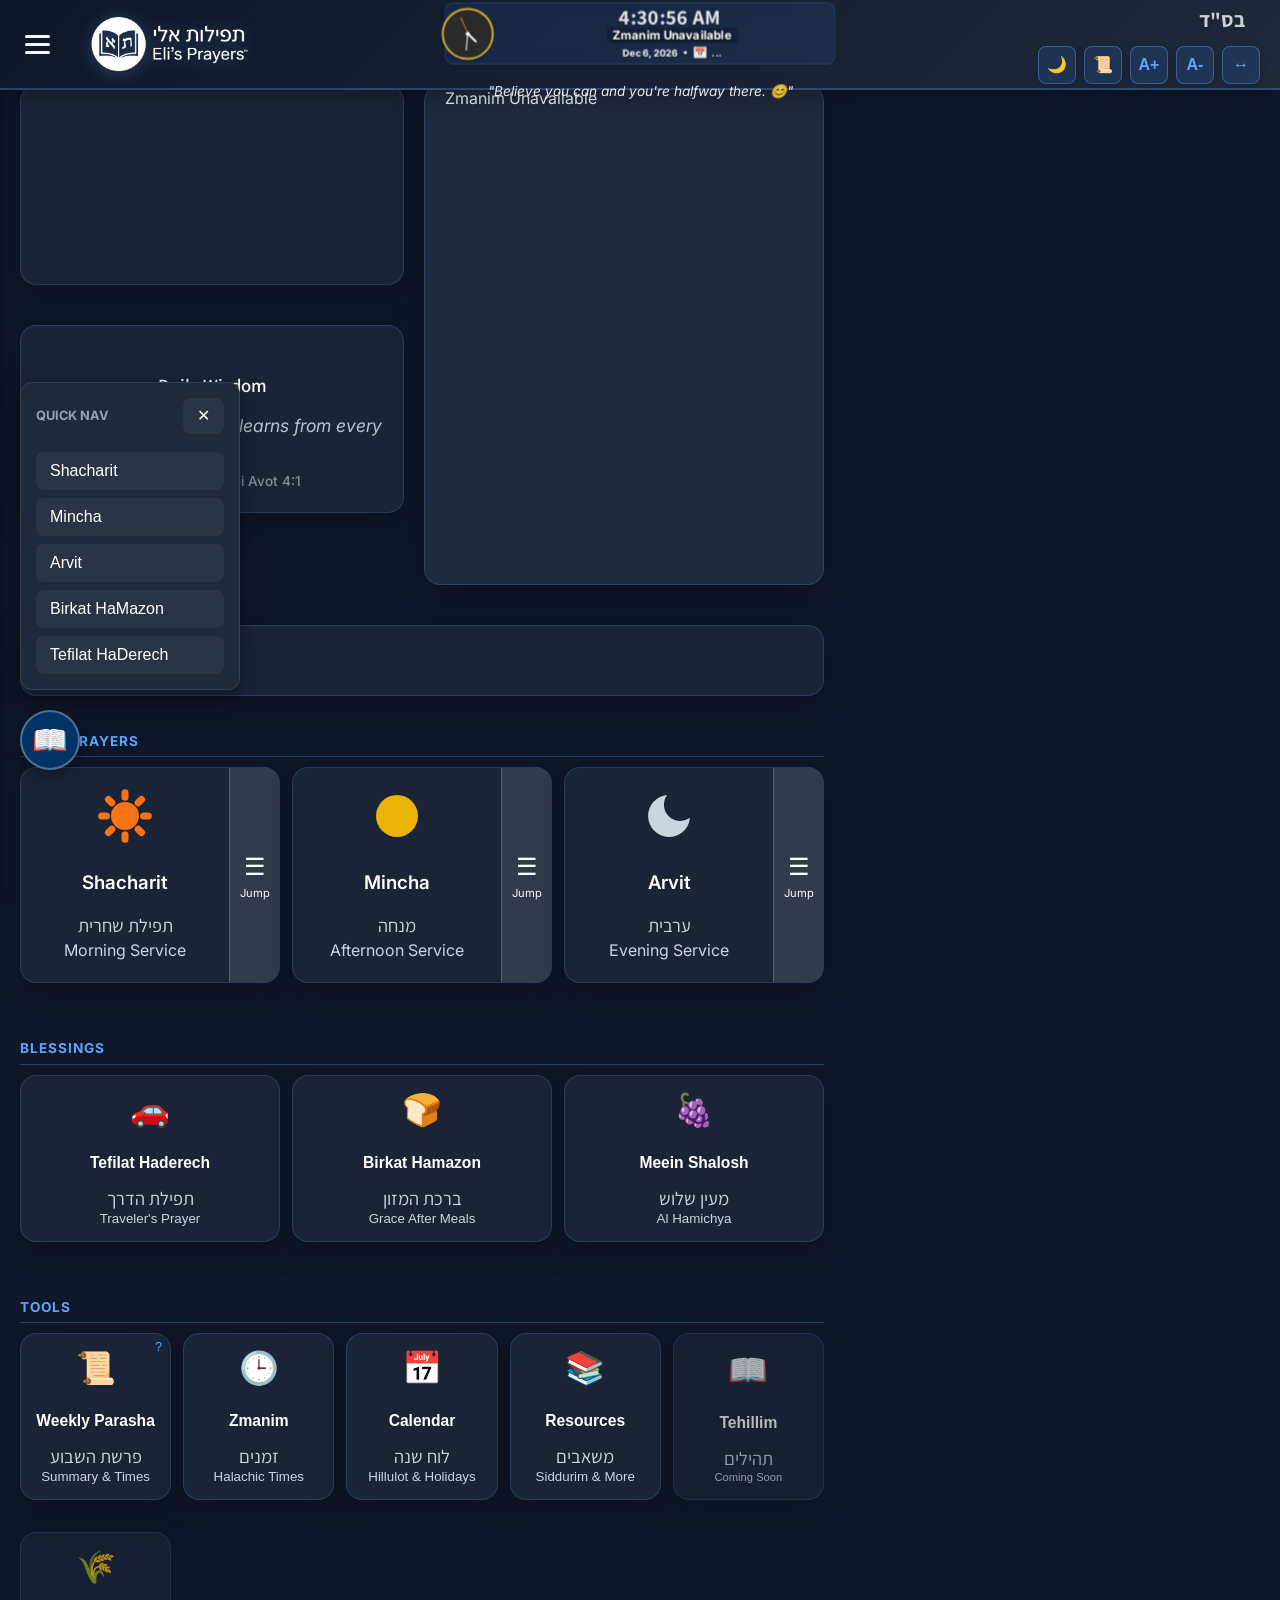
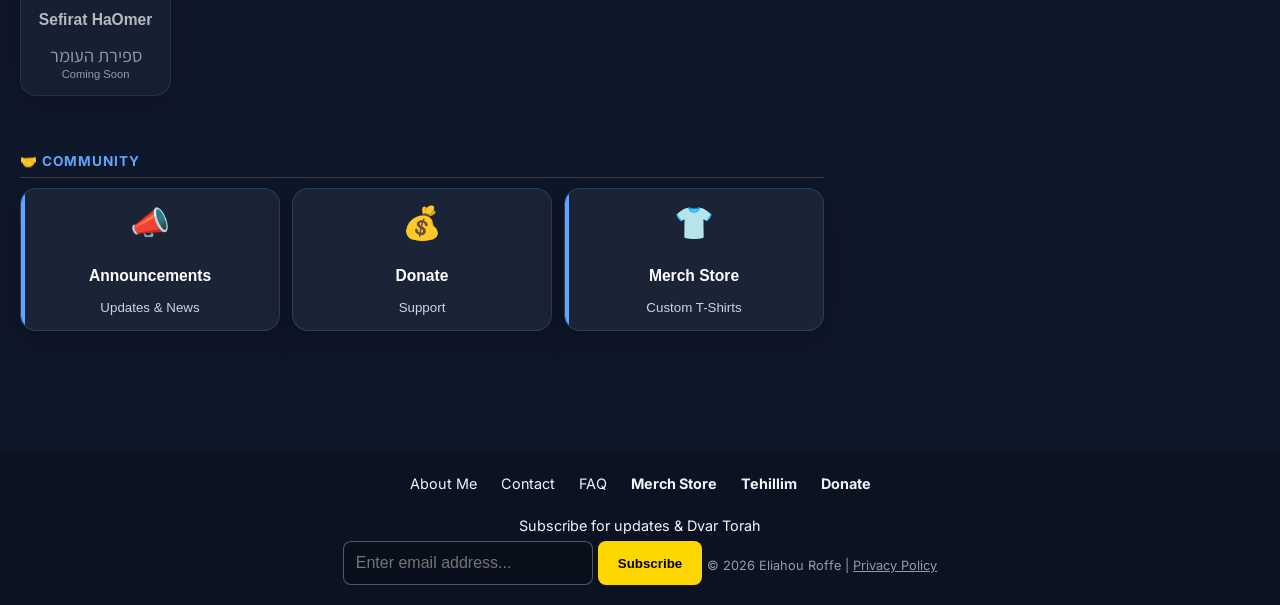
==== commit 2f7e115a: "Changes before error encountered Co-authored-by: torah4all <258885505+torah4all@users.noreply.github" ====
--- a/index.html
+++ b/index.html
@@ -76,29 +76,11 @@
         }
     </style>
 
-    <!-- FORCE FIX OVERRIDES (Phase 23 - GAP FIX) -->
+    <!-- ENHANCED HEADER & LAYOUT STYLES -->
     <style>
-        /* GAP FIX: Proper spacing for fixed header */
-        #main-container,
-        .content-area {
-            margin-top: 95px !important;
-            /* Just enough to clear the 90px header */
-            padding-top: 0 !important;
-            /* NO extra padding */
-            padding-bottom: 80px !important;
-        }
-
-        .view,
-        .home-container,
-        .container {
-            padding-top: 0 !important;
-            /* NO extra padding inside views */
-            margin-top: 0 !important;
-        }
-
+        /* IMPROVED HEADER: Modern, clean design with better spacing */
         header.navbar {
-            height: 90px !important;
-            /* Slightly increased header */
+            height: 100px !important;
             display: flex !important;
             align-items: center !important;
             z-index: 9999 !important;
@@ -107,15 +89,81 @@
             top: 0 !important;
             left: 0 !important;
             right: 0 !important;
-        }
-
-        /* CLOCK: Smaller scale to fit in header without overflow */
+            background: linear-gradient(135deg, #0f172a 0%, #1e293b 100%) !important;
+            border-bottom: 2px solid rgba(96, 165, 250, 0.3) !important;
+            box-shadow: 0 4px 20px rgba(0, 0, 0, 0.3) !important;
+            padding: 0 20px !important;
+        }
+
+        /* Content spacing to clear enhanced header */
+        #main-container,
+        .content-area {
+            margin-top: 110px !important;
+            padding-top: 0 !important;
+            padding-bottom: 80px !important;
+        }
+
+        .view,
+        .home-container,
+        .container {
+            padding-top: 0 !important;
+            margin-top: 0 !important;
+        }
+
+        /* ENHANCED CLOCK: Better visibility and styling */
         .clock-wrapper {
-            transform: scale(0.7) !important;
+            transform: scale(0.75) !important;
             transform-origin: center center !important;
             margin: 0 !important;
-            padding: 8px 15px !important;
-            max-width: 200px !important;
+            padding: 10px 20px !important;
+            max-width: 220px !important;
+            background: rgba(59, 130, 246, 0.1) !important;
+            border-radius: 12px !important;
+            border: 1px solid rgba(96, 165, 250, 0.3) !important;
+        }
+
+        /* IMPROVED LOGO: Better sizing and hover effect */
+        .logo-wrapper {
+            transition: transform 0.3s ease !important;
+            cursor: pointer !important;
+        }
+
+        .logo-wrapper:hover {
+            transform: scale(1.05) !important;
+        }
+
+        #app-logo {
+            height: 85px !important;
+            width: auto !important;
+            max-height: none !important;
+            filter: drop-shadow(0 2px 8px rgba(96, 165, 250, 0.3)) !important;
+        }
+
+        /* ENHANCED HEADER CONTROLS: Better button styling */
+        .header-controls button {
+            padding: 8px 12px !important;
+            border-radius: 8px !important;
+            font-size: 1rem !important;
+            font-weight: 600 !important;
+            transition: all 0.2s ease !important;
+            border: 1px solid rgba(96, 165, 250, 0.4) !important;
+            background: rgba(59, 130, 246, 0.15) !important;
+            box-shadow: 0 2px 8px rgba(0, 0, 0, 0.2) !important;
+        }
+
+        .header-controls button:hover {
+            background: rgba(59, 130, 246, 0.3) !important;
+            transform: translateY(-2px) !important;
+            box-shadow: 0 4px 12px rgba(96, 165, 250, 0.4) !important;
+        }
+
+        /* ENHANCED BSD TEXT: More prominent */
+        .bsd-text {
+            font-size: 1.3rem !important;
+            font-weight: 700 !important;
+            color: #fbbf24 !important;
+            text-shadow: 0 2px 4px rgba(0, 0, 0, 0.3) !important;
+            margin-right: 15px !important;
         }
 
         /* FONT SIZE: ONLY affects actual prayer text paragraphs - NOT titles, options, or instructions */
@@ -214,7 +262,25 @@
             justify-content: center;
         }
 
-        /* CARD SPLIT ACTION STYLES */
+        /* ENHANCED CARDS: Modern glass-morphism design */
+        .card,
+        .glass-card {
+            background: rgba(30, 41, 59, 0.8) !important;
+            backdrop-filter: blur(10px) !important;
+            border: 1px solid rgba(96, 165, 250, 0.2) !important;
+            border-radius: 16px !important;
+            box-shadow: 0 8px 32px rgba(0, 0, 0, 0.3) !important;
+            transition: all 0.3s ease !important;
+        }
+
+        .card:hover,
+        .glass-card:hover {
+            transform: translateY(-4px) !important;
+            box-shadow: 0 12px 40px rgba(96, 165, 250, 0.3) !important;
+            border-color: rgba(96, 165, 250, 0.5) !important;
+        }
+
+        /* CARD SPLIT ACTION STYLES: Enhanced appearance */
         .card.prayer-card {
             display: flex !important;
             flex-direction: row !important;
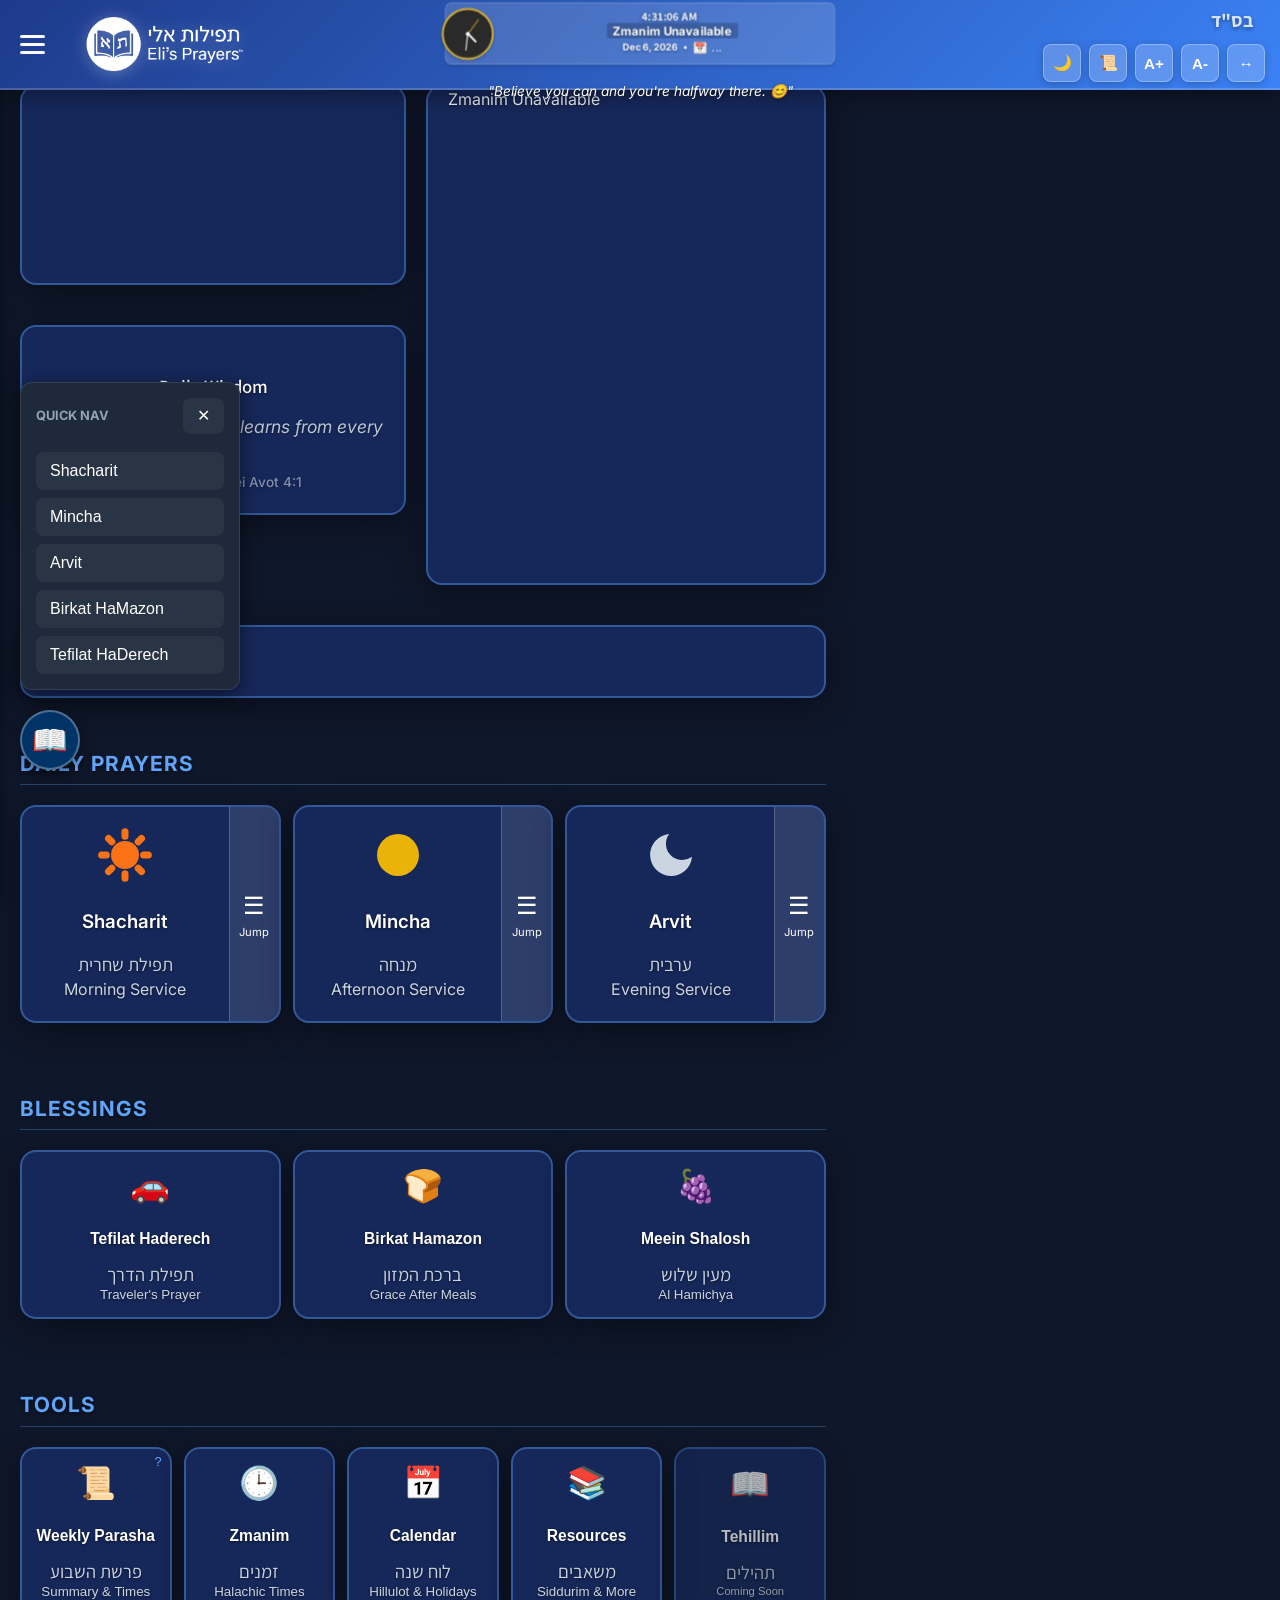
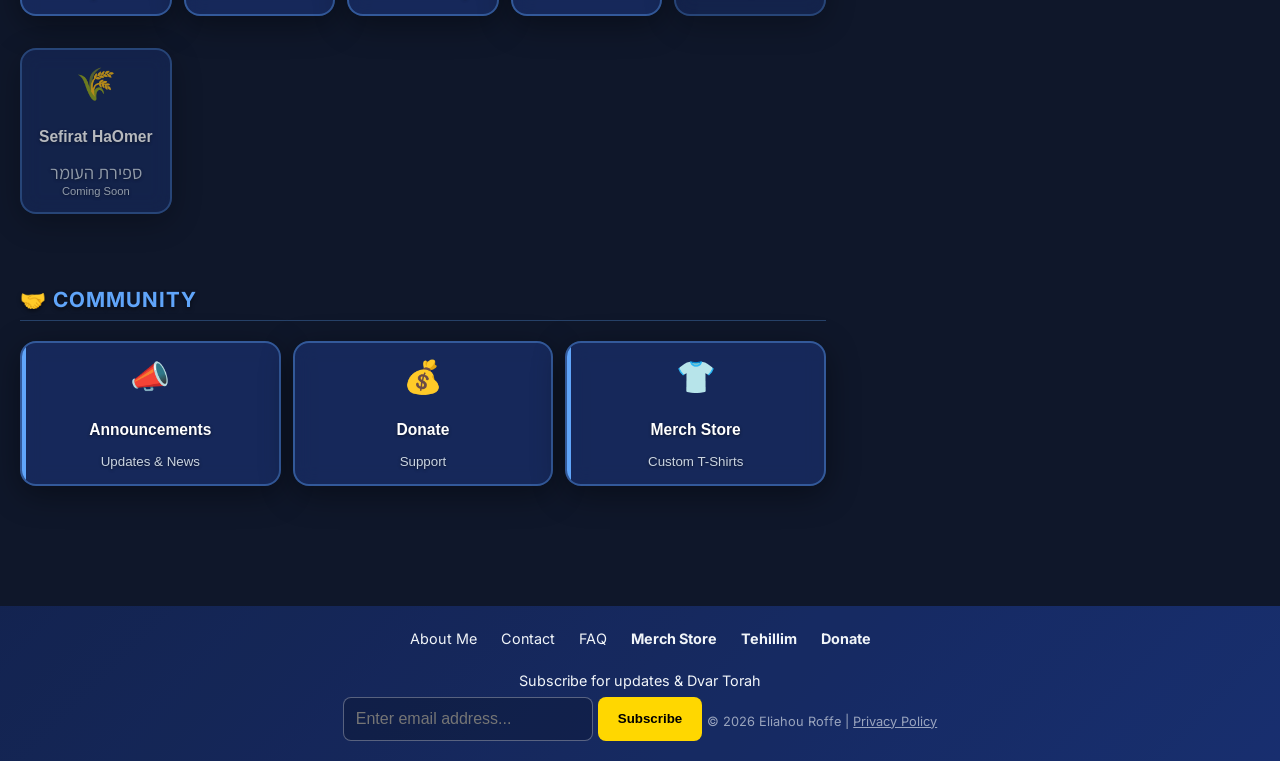
==== commit fd1fdb16: "Improve header, reduce gap, and enhance text visibility Co-authored-by: torah4all <258885505+torah4a" ====
--- a/index.html
+++ b/index.html
@@ -57,13 +57,13 @@
     <!-- Inline Critical CSS -->
 
     <style>
-        /* Force visibility defaults - Dark Mode */
+        /* Force visibility defaults - Improved Dark Mode */
 
         body {
 
-            background-color: #0f172a;
-
-            color: #f8fafc;
+            background: linear-gradient(135deg, #0f172a 0%, #1e3a8a 100%);
+
+            color: #ffffff;
 
         }
 
@@ -80,7 +80,7 @@
     <style>
         /* IMPROVED HEADER: Modern, clean design with better spacing */
         header.navbar {
-            height: 100px !important;
+            height: 70px !important;
             display: flex !important;
             align-items: center !important;
             z-index: 9999 !important;
@@ -89,16 +89,16 @@
             top: 0 !important;
             left: 0 !important;
             right: 0 !important;
-            background: linear-gradient(135deg, #0f172a 0%, #1e293b 100%) !important;
-            border-bottom: 2px solid rgba(96, 165, 250, 0.3) !important;
-            box-shadow: 0 4px 20px rgba(0, 0, 0, 0.3) !important;
-            padding: 0 20px !important;
-        }
-
-        /* Content spacing to clear enhanced header */
+            background: linear-gradient(135deg, #1e3a8a 0%, #3b82f6 100%) !important;
+            border-bottom: 2px solid rgba(255, 255, 255, 0.2) !important;
+            box-shadow: 0 4px 20px rgba(0, 0, 0, 0.4) !important;
+            padding: 0 15px !important;
+        }
+
+        /* Content spacing to clear enhanced header - REDUCED GAP */
         #main-container,
         .content-area {
-            margin-top: 110px !important;
+            margin-top: 75px !important;
             padding-top: 0 !important;
             padding-bottom: 80px !important;
         }
@@ -112,14 +112,33 @@
 
         /* ENHANCED CLOCK: Better visibility and styling */
         .clock-wrapper {
-            transform: scale(0.75) !important;
+            transform: scale(0.65) !important;
             transform-origin: center center !important;
             margin: 0 !important;
-            padding: 10px 20px !important;
-            max-width: 220px !important;
-            background: rgba(59, 130, 246, 0.1) !important;
-            border-radius: 12px !important;
-            border: 1px solid rgba(96, 165, 250, 0.3) !important;
+            padding: 8px 15px !important;
+            max-width: 200px !important;
+            background: rgba(255, 255, 255, 0.15) !important;
+            border-radius: 10px !important;
+            border: 1px solid rgba(255, 255, 255, 0.3) !important;
+        }
+
+        /* IMPROVED TIME DISPLAY - BETTER CONTRAST */
+        .time-display,
+        #header-time {
+            color: #ffffff !important;
+            font-size: 1.1rem !important;
+            font-weight: 700 !important;
+            text-shadow: 0 2px 8px rgba(0, 0, 0, 0.5) !important;
+        }
+
+        /* IMPROVED DATE AND TEXT - BETTER VISIBILITY */
+        .clock-text,
+        #header-date,
+        #header-hebrew-date,
+        #zman-countdown,
+        #daily-quote {
+            color: #ffffff !important;
+            text-shadow: 0 1px 4px rgba(0, 0, 0, 0.4) !important;
         }
 
         /* IMPROVED LOGO: Better sizing and hover effect */
@@ -133,37 +152,38 @@
         }
 
         #app-logo {
-            height: 85px !important;
+            height: 60px !important;
             width: auto !important;
             max-height: none !important;
-            filter: drop-shadow(0 2px 8px rgba(96, 165, 250, 0.3)) !important;
+            filter: brightness(1.1) drop-shadow(0 2px 8px rgba(255, 255, 255, 0.3)) !important;
         }
 
         /* ENHANCED HEADER CONTROLS: Better button styling */
         .header-controls button {
-            padding: 8px 12px !important;
+            padding: 6px 10px !important;
             border-radius: 8px !important;
-            font-size: 1rem !important;
+            font-size: 0.95rem !important;
             font-weight: 600 !important;
             transition: all 0.2s ease !important;
-            border: 1px solid rgba(96, 165, 250, 0.4) !important;
-            background: rgba(59, 130, 246, 0.15) !important;
+            border: 1px solid rgba(255, 255, 255, 0.3) !important;
+            background: rgba(255, 255, 255, 0.2) !important;
+            color: #ffffff !important;
             box-shadow: 0 2px 8px rgba(0, 0, 0, 0.2) !important;
         }
 
         .header-controls button:hover {
-            background: rgba(59, 130, 246, 0.3) !important;
+            background: rgba(255, 255, 255, 0.3) !important;
             transform: translateY(-2px) !important;
-            box-shadow: 0 4px 12px rgba(96, 165, 250, 0.4) !important;
-        }
-
-        /* ENHANCED BSD TEXT: More prominent */
+            box-shadow: 0 4px 12px rgba(0, 0, 0, 0.3) !important;
+        }
+
+        /* ENHANCED BSD TEXT: More prominent and visible */
         .bsd-text {
-            font-size: 1.3rem !important;
+            font-size: 1.2rem !important;
             font-weight: 700 !important;
             color: #fbbf24 !important;
-            text-shadow: 0 2px 4px rgba(0, 0, 0, 0.3) !important;
-            margin-right: 15px !important;
+            text-shadow: 0 2px 6px rgba(0, 0, 0, 0.5) !important;
+            margin-right: 12px !important;
         }
 
         /* FONT SIZE: ONLY affects actual prayer text paragraphs - NOT titles, options, or instructions */
@@ -262,22 +282,48 @@
             justify-content: center;
         }
 
-        /* ENHANCED CARDS: Modern glass-morphism design */
+        /* ENHANCED CARDS: Modern glass-morphism design with better contrast */
         .card,
         .glass-card {
-            background: rgba(30, 41, 59, 0.8) !important;
+            background: rgba(30, 58, 138, 0.5) !important;
             backdrop-filter: blur(10px) !important;
-            border: 1px solid rgba(96, 165, 250, 0.2) !important;
+            border: 2px solid rgba(96, 165, 250, 0.4) !important;
             border-radius: 16px !important;
-            box-shadow: 0 8px 32px rgba(0, 0, 0, 0.3) !important;
+            box-shadow: 0 8px 32px rgba(0, 0, 0, 0.4) !important;
             transition: all 0.3s ease !important;
         }
 
         .card:hover,
         .glass-card:hover {
             transform: translateY(-4px) !important;
-            box-shadow: 0 12px 40px rgba(96, 165, 250, 0.3) !important;
-            border-color: rgba(96, 165, 250, 0.5) !important;
+            box-shadow: 0 12px 40px rgba(59, 130, 246, 0.5) !important;
+            border-color: rgba(147, 197, 253, 0.6) !important;
+            background: rgba(30, 58, 138, 0.7) !important;
+        }
+
+        /* BETTER TEXT VISIBILITY ON CARDS */
+        .card h3,
+        .glass-card h3,
+        .card p,
+        .glass-card p {
+            color: #ffffff !important;
+            text-shadow: 0 1px 3px rgba(0, 0, 0, 0.5) !important;
+        }
+
+        .hebrew-text {
+            color: #fbbf24 !important;
+            text-shadow: 0 1px 3px rgba(0, 0, 0, 0.5) !important;
+        }
+
+        /* SECTION HEADERS - BETTER VISIBILITY */
+        .section-header,
+        h3.section-header {
+            color: #60a5fa !important;
+            font-size: 1.3rem !important;
+            font-weight: 700 !important;
+            text-shadow: 0 2px 4px rgba(0, 0, 0, 0.5) !important;
+            margin-top: 30px !important;
+            margin-bottom: 20px !important;
         }
 
         /* CARD SPLIT ACTION STYLES: Enhanced appearance */
--- a/css/styles_v2.css
+++ b/css/styles_v2.css
@@ -27,6 +27,8 @@
     overflow-x: hidden;
     transition: background 0.3s, color 0.3s;
     height: 100%;
+    background: linear-gradient(135deg, #0f172a 0%, #1e3a8a 100%);
+    color: #ffffff;
 }
 
 /* App Container for Sticky Footer */
@@ -58,66 +60,68 @@
 
 /* --- THEMES (2 modes: Dark & Light) --- */
 
-/* 1. DARK MODE - White on Dark Blue */
+/* 1. DARK MODE - Improved with better colors and contrast */
 body.theme-dark {
-    background-color: #0f172a;
-    color: #f8fafc;
+    background: linear-gradient(135deg, #0f172a 0%, #1e3a8a 100%);
+    color: #ffffff;
 }
 
 body.theme-dark .navbar {
-    background: #0f172a;
-    border-bottom: 1px solid rgba(255, 255, 255, 0.1);
-    color: #f8fafc;
+    background: linear-gradient(135deg, #1e3a8a 0%, #3b82f6 100%);
+    border-bottom: 2px solid rgba(255, 255, 255, 0.2);
+    color: #ffffff;
 }
 
 body.theme-dark .navbar .time-display,
 body.theme-dark .navbar .quote-text,
 body.theme-dark .navbar .bsd-text {
-    color: #f8fafc !important;
+    color: #ffffff !important;
+    text-shadow: 0 2px 4px rgba(0, 0, 0, 0.5) !important;
 }
 
 body.theme-dark .header-controls button {
-    background: rgba(59, 130, 246, 0.2);
-    color: #60a5fa;
-    border: 1px solid rgba(59, 130, 246, 0.4);
+    background: rgba(255, 255, 255, 0.2);
+    color: #ffffff;
+    border: 1px solid rgba(255, 255, 255, 0.3);
 }
 
 body.theme-dark .header-controls button:hover {
-    background: #3b82f6;
+    background: rgba(255, 255, 255, 0.3);
     color: white;
 }
 
 body.theme-dark .card,
 body.theme-dark .glass-card {
-    background: #1e293b;
-    border: 1px solid rgba(255, 255, 255, 0.1);
-    color: #f8fafc;
+    background: rgba(30, 58, 138, 0.5);
+    border: 2px solid rgba(96, 165, 250, 0.4);
+    color: #ffffff;
 }
 
 body.theme-dark .card h3 {
-    color: #60a5fa;
+    color: #ffffff;
+    text-shadow: 0 1px 3px rgba(0, 0, 0, 0.5);
 }
 
 body.theme-dark .prayer-content-wrapper {
-    background: #1e293b;
-    border: 1px solid rgba(255, 255, 255, 0.1);
-    color: #f8fafc;
-    box-shadow: 0 4px 20px rgba(0, 0, 0, 0.3);
+    background: rgba(30, 58, 138, 0.5);
+    border: 2px solid rgba(96, 165, 250, 0.4);
+    color: #ffffff;
+    box-shadow: 0 4px 20px rgba(0, 0, 0, 0.5);
 }
 
 body.theme-dark .prayer-header {
     color: #60a5fa;
-    border-color: rgba(255, 255, 255, 0.1);
+    border-color: rgba(255, 255, 255, 0.2);
 }
 
 body.theme-dark #home-zmanim-container {
-    background: #1e293b !important;
-    border: 1px solid rgba(255, 255, 255, 0.1);
-    color: #f8fafc;
+    background: rgba(30, 58, 138, 0.5) !important;
+    border: 2px solid rgba(96, 165, 250, 0.4);
+    color: #ffffff;
 }
 
 body.theme-dark .weather-card {
-    background: #1e293b !important;
+    background: rgba(30, 58, 138, 0.5) !important;
     border: 1px solid rgba(255, 255, 255, 0.1) !important;
 }
 
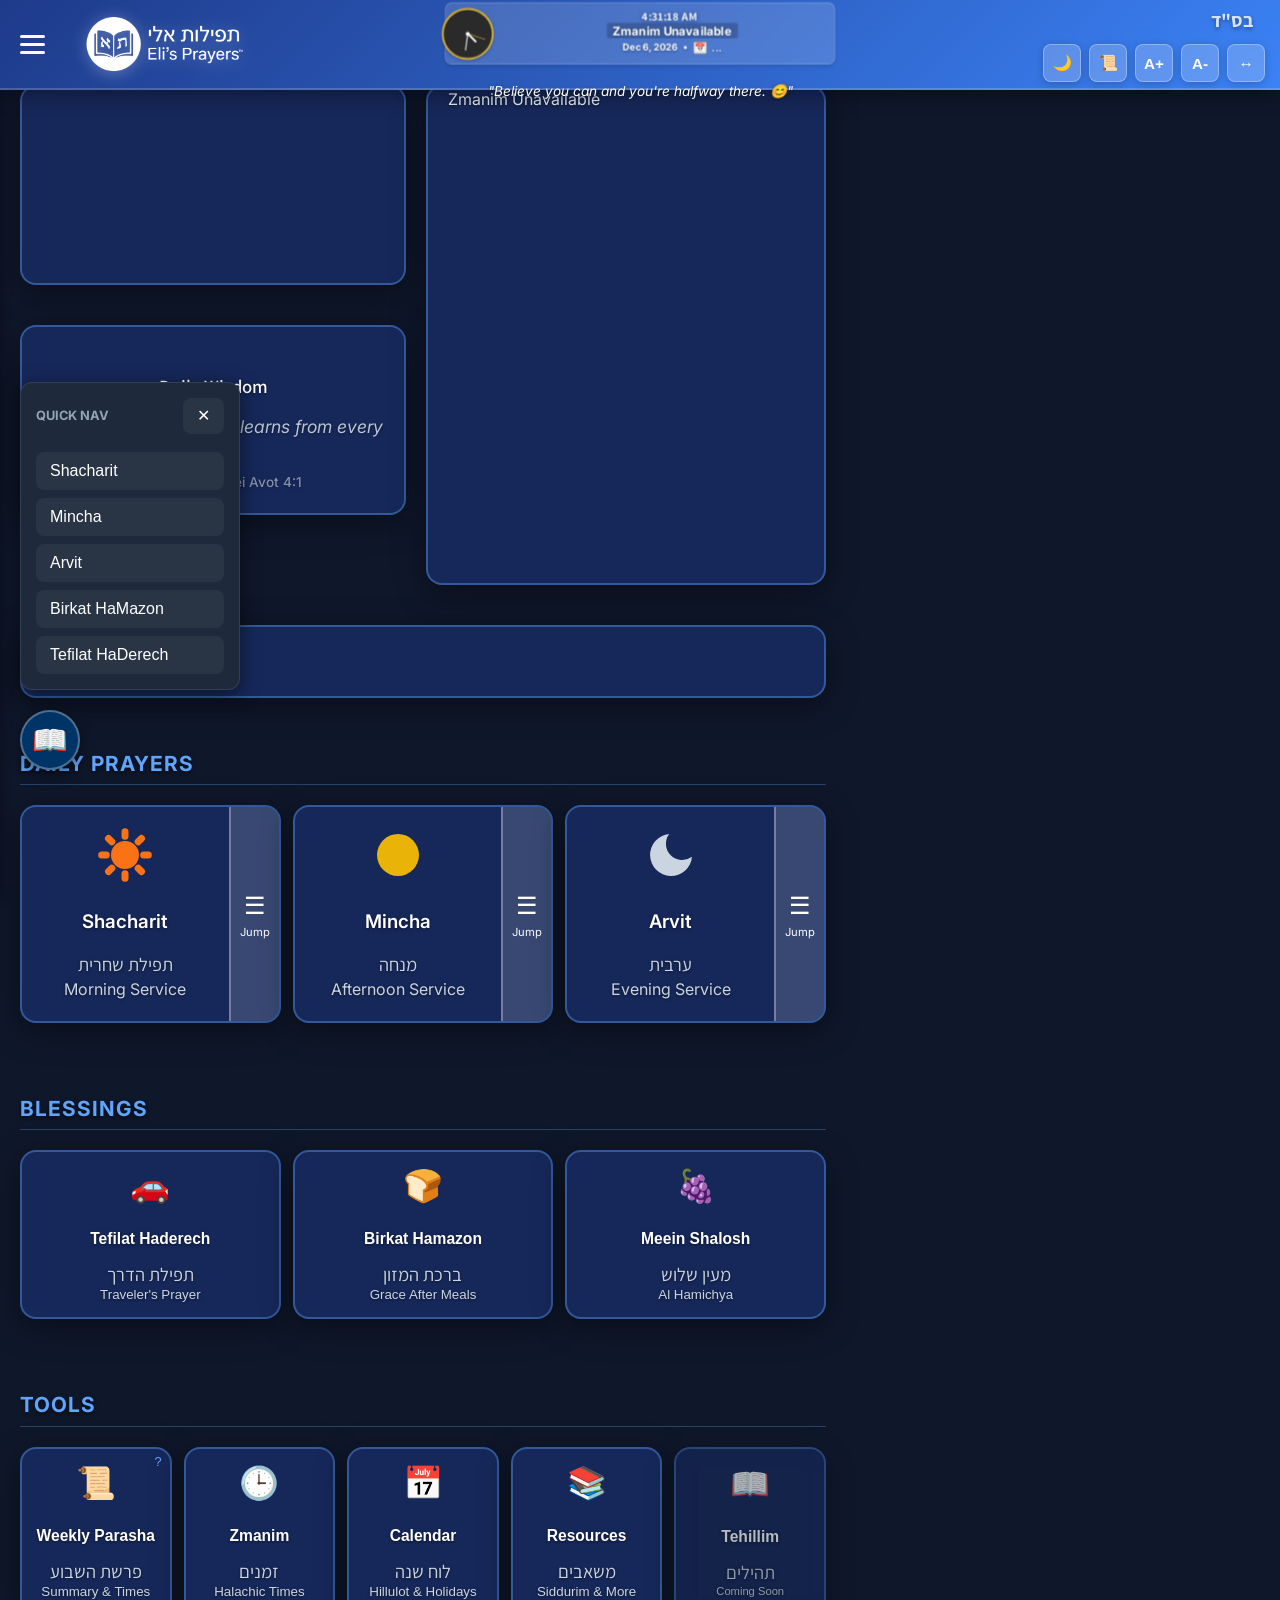
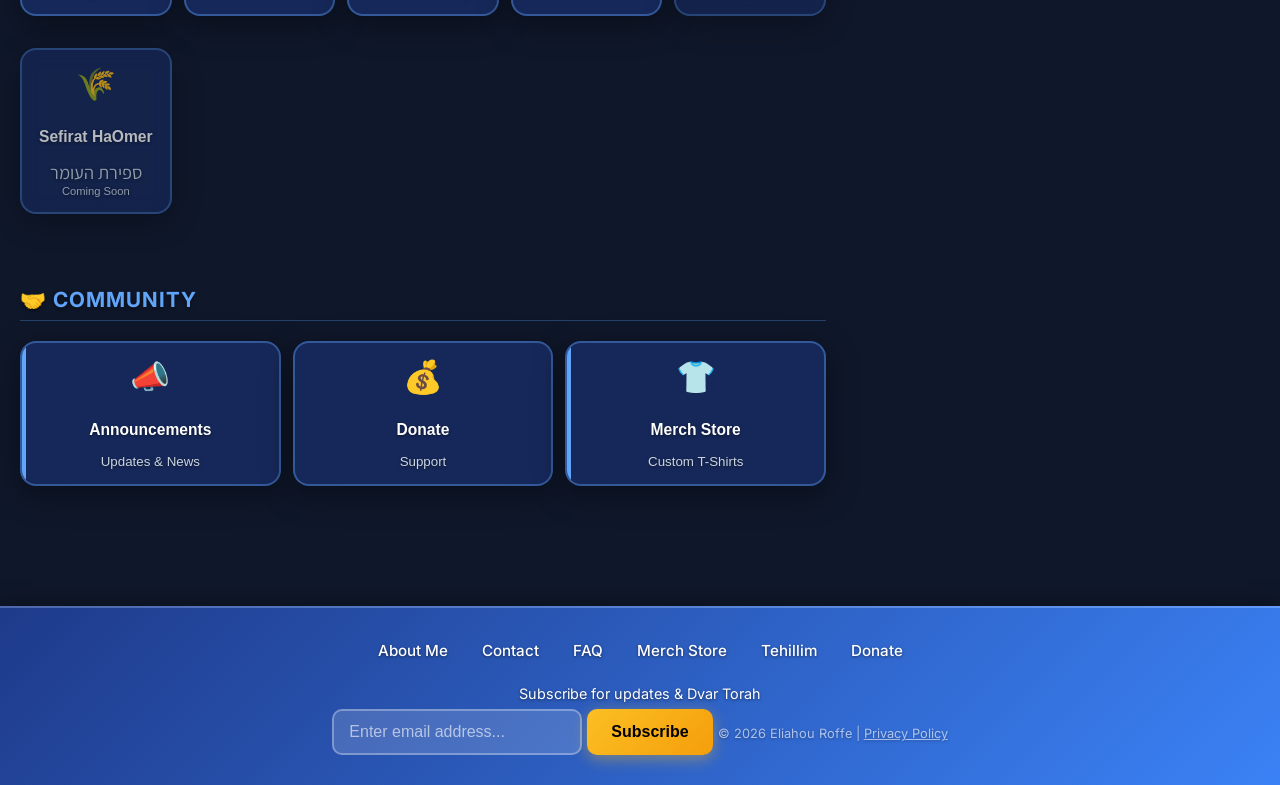
==== commit 1f64d0e1: "Enhanced cards, modals, footer and search bar styling Co-authored-by: torah4all <258885505+torah4all" ====
--- a/index.html
+++ b/index.html
@@ -347,67 +347,71 @@
 
         .card-action-side {
             width: 50px;
-            background: rgba(255, 255, 255, 0.1);
-            border-left: 1px solid rgba(255, 255, 255, 0.2);
+            background: rgba(255, 255, 255, 0.15) !important;
+            border-left: 2px solid rgba(255, 255, 255, 0.3) !important;
             display: flex;
             flex-direction: column;
             align-items: center;
             justify-content: center;
             cursor: pointer;
-            transition: background 0.2s;
+            transition: all 0.3s ease !important;
+            color: #ffffff !important;
         }
 
         .card-action-side:hover {
-            background: var(--gold);
-            color: black;
-        }
-
-        /* TOC Modal Styles */
+            background: rgba(251, 191, 36, 0.8) !important;
+            color: #000000 !important;
+            transform: scale(1.05) !important;
+        }
+
+        /* TOC Modal Styles - Enhanced */
         div#toc-modal {
             position: fixed;
             top: 0;
             left: 0;
             width: 100%;
             height: 100%;
-            background: rgba(0, 0, 0, 0.85);
+            background: rgba(0, 0, 0, 0.9);
             z-index: 100000;
             display: flex;
             justify-content: center;
             align-items: center;
-            backdrop-filter: blur(5px);
+            backdrop-filter: blur(8px);
         }
 
         .modal-list {
-            background: #1e293b;
-            padding: 20px;
-            border-radius: 12px;
-            width: 300px;
+            background: linear-gradient(135deg, #1e3a8a 0%, #3b82f6 100%);
+            padding: 25px;
+            border-radius: 16px;
+            width: 320px;
             max-height: 80vh;
             overflow-y: auto;
-            border: 2px solid var(--gold);
+            border: 2px solid rgba(147, 197, 253, 0.6);
             display: flex;
             flex-direction: column;
-            gap: 10px;
-            box-shadow: 0 10px 40px rgba(0, 0, 0, 0.7);
+            gap: 12px;
+            box-shadow: 0 10px 50px rgba(0, 0, 0, 0.8);
         }
 
         .modal-list button {
-            background: rgba(255, 255, 255, 0.1);
-            border: 1px solid rgba(255, 255, 255, 0.2);
+            background: rgba(255, 255, 255, 0.2);
+            border: 2px solid rgba(255, 255, 255, 0.3);
             color: white;
-            padding: 12px;
-            border-radius: 8px;
+            padding: 14px;
+            border-radius: 10px;
             text-align: center;
             cursor: pointer;
             font-size: 1.1rem;
-            transition: all 0.2s;
+            font-weight: 600;
+            transition: all 0.3s ease;
+            text-shadow: 0 1px 3px rgba(0, 0, 0, 0.5);
         }
 
         .modal-list button:hover {
-            background: var(--gold);
-            color: black;
-            transform: scale(1.02);
-            font-weight: bold;
+            background: rgba(251, 191, 36, 0.9);
+            color: #000000;
+            transform: scale(1.03);
+            box-shadow: 0 4px 15px rgba(251, 191, 36, 0.5);
         }
     </style>
 
--- a/css/styles_v2.css
+++ b/css/styles_v2.css
@@ -697,11 +697,14 @@
     color: white !important;
 }
 
-/* Footer Styling Fix */
+/* Footer Styling - Enhanced */
 .app-footer {
-    padding: 20px;
+    padding: 30px 20px;
     text-align: center;
-    background: rgba(0, 0, 0, 0.2);
+    background: linear-gradient(135deg, #1e3a8a 0%, #3b82f6 100%);
+    border-top: 2px solid rgba(255, 255, 255, 0.2);
+    box-shadow: 0 -4px 20px rgba(0, 0, 0, 0.3);
+    color: #ffffff;
 }
 
 body.theme-parchment .app-footer {
@@ -709,10 +712,89 @@
 }
 
 .footer-links a {
-    color: inherit;
+    color: #ffffff;
     text-decoration: none;
-    margin: 0 10px;
-    font-size: 0.9rem;
+    margin: 0 15px;
+    font-size: 0.95rem;
+    font-weight: 500;
+    transition: all 0.3s ease;
+    text-shadow: 0 1px 3px rgba(0, 0, 0, 0.5);
+}
+
+.footer-links a:hover {
+    color: #fbbf24;
+    transform: translateY(-2px);
+}
+
+/* Newsletter Section */
+.newsletter-section {
+    margin-top: 25px;
+}
+
+.newsletter-section p {
+    color: #ffffff !important;
+    text-shadow: 0 1px 3px rgba(0, 0, 0, 0.5) !important;
+}
+
+.newsletter-section input[type="email"] {
+    padding: 12px 15px !important;
+    border-radius: 10px !important;
+    border: 2px solid rgba(255, 255, 255, 0.3) !important;
+    background: rgba(255, 255, 255, 0.15) !important;
+    color: white !important;
+    width: 250px !important;
+    font-size: 1rem !important;
+    transition: all 0.3s ease !important;
+}
+
+.newsletter-section input[type="email"]:focus {
+    outline: none !important;
+    border-color: rgba(251, 191, 36, 0.6) !important;
+    background: rgba(255, 255, 255, 0.2) !important;
+}
+
+.newsletter-section input[type="email"]::placeholder {
+    color: rgba(255, 255, 255, 0.6) !important;
+}
+
+.newsletter-section button[type="submit"] {
+    padding: 12px 24px !important;
+    background: linear-gradient(135deg, #fbbf24 0%, #f59e0b 100%) !important;
+    color: #000000 !important;
+    font-weight: 700 !important;
+    border: none !important;
+    border-radius: 10px !important;
+    cursor: pointer !important;
+    font-size: 1rem !important;
+    transition: all 0.3s ease !important;
+    box-shadow: 0 4px 15px rgba(251, 191, 36, 0.4) !important;
+}
+
+.newsletter-section button[type="submit"]:hover {
+    transform: translateY(-2px) !important;
+    box-shadow: 0 6px 20px rgba(251, 191, 36, 0.6) !important;
+}
+
+/* Search Bar - Enhanced */
+.search-bar-container {
+    margin-bottom: 25px !important;
+    display: flex !important;
+    align-items: center !important;
+    padding: 15px 20px !important;
+    cursor: pointer !important;
+    transition: all 0.3s ease !important;
+    border: 2px solid rgba(96, 165, 250, 0.4) !important;
+}
+
+.search-bar-container:hover {
+    transform: translateY(-2px) !important;
+    box-shadow: 0 8px 25px rgba(59, 130, 246, 0.4) !important;
+    border-color: rgba(147, 197, 253, 0.6) !important;
+}
+
+.search-bar-container span {
+    color: #ffffff !important;
+    text-shadow: 0 1px 3px rgba(0, 0, 0, 0.5) !important;
 }
 
 .accent-link {
